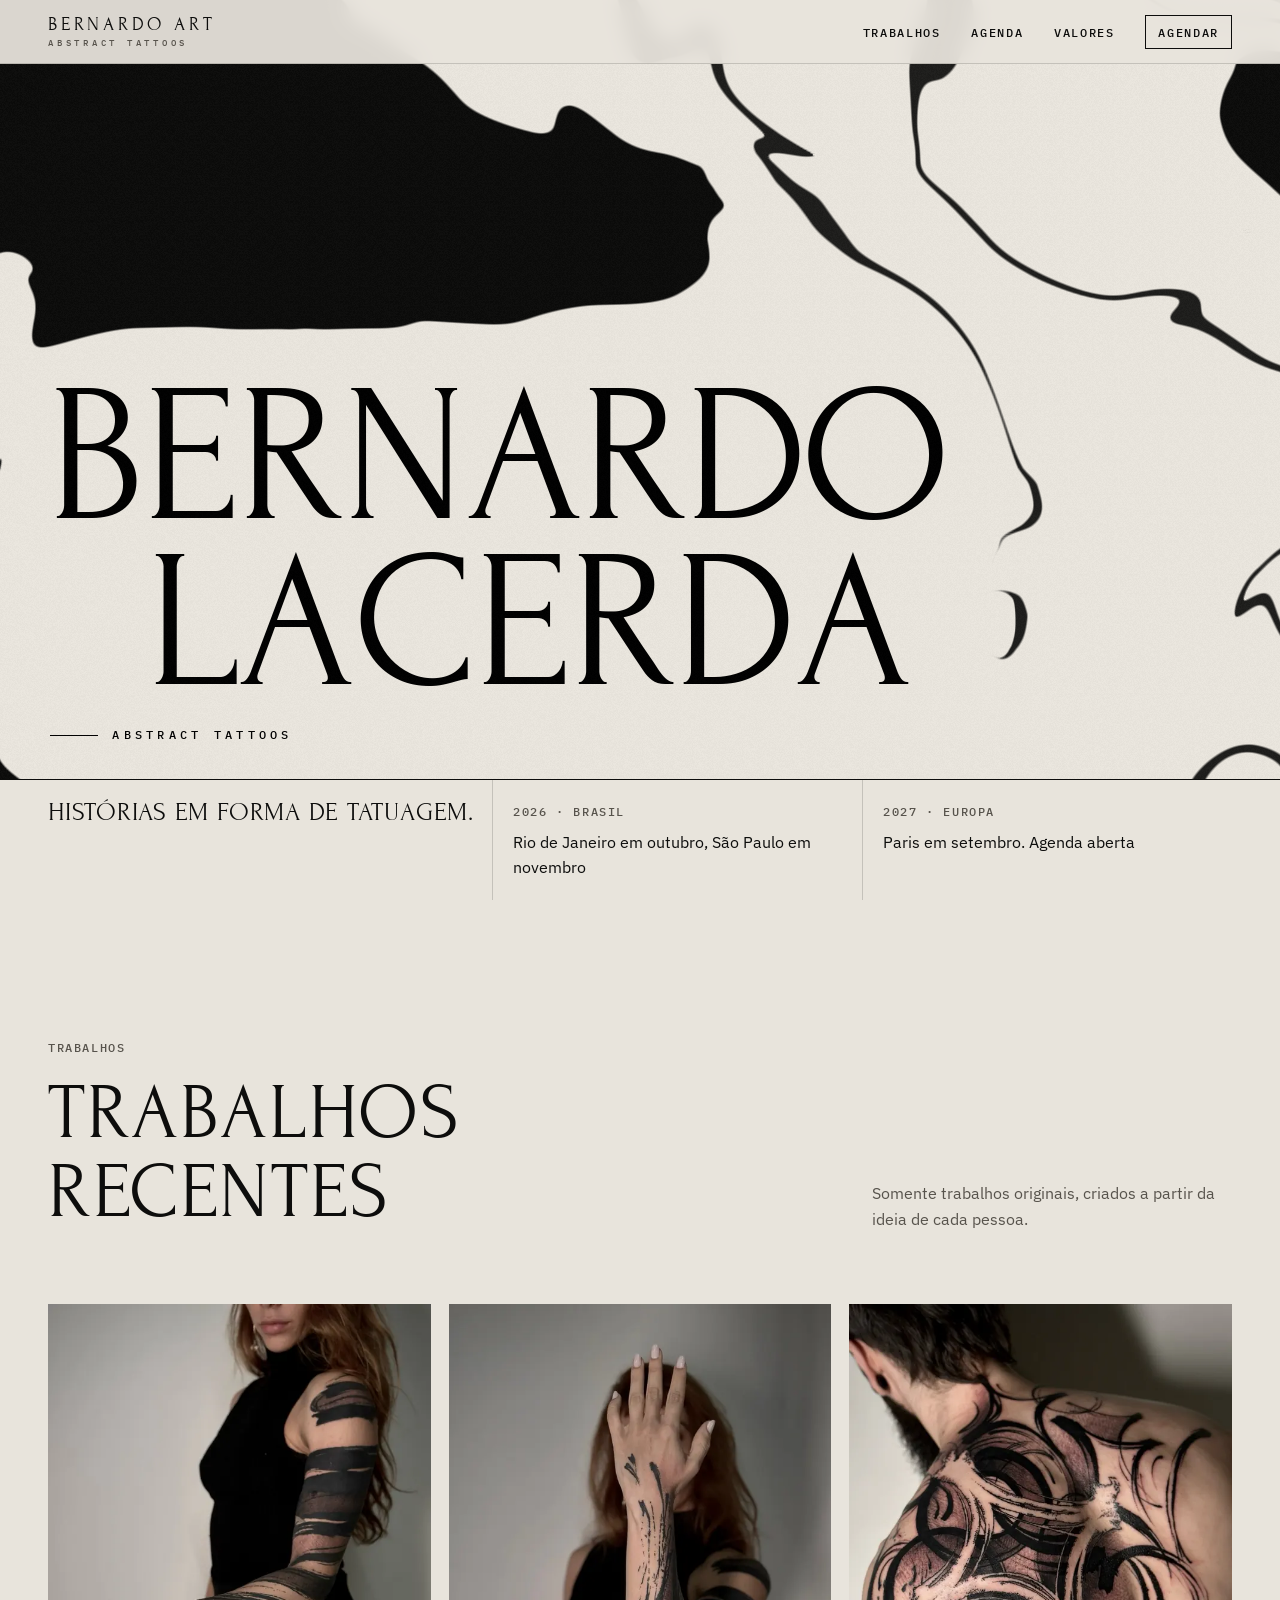
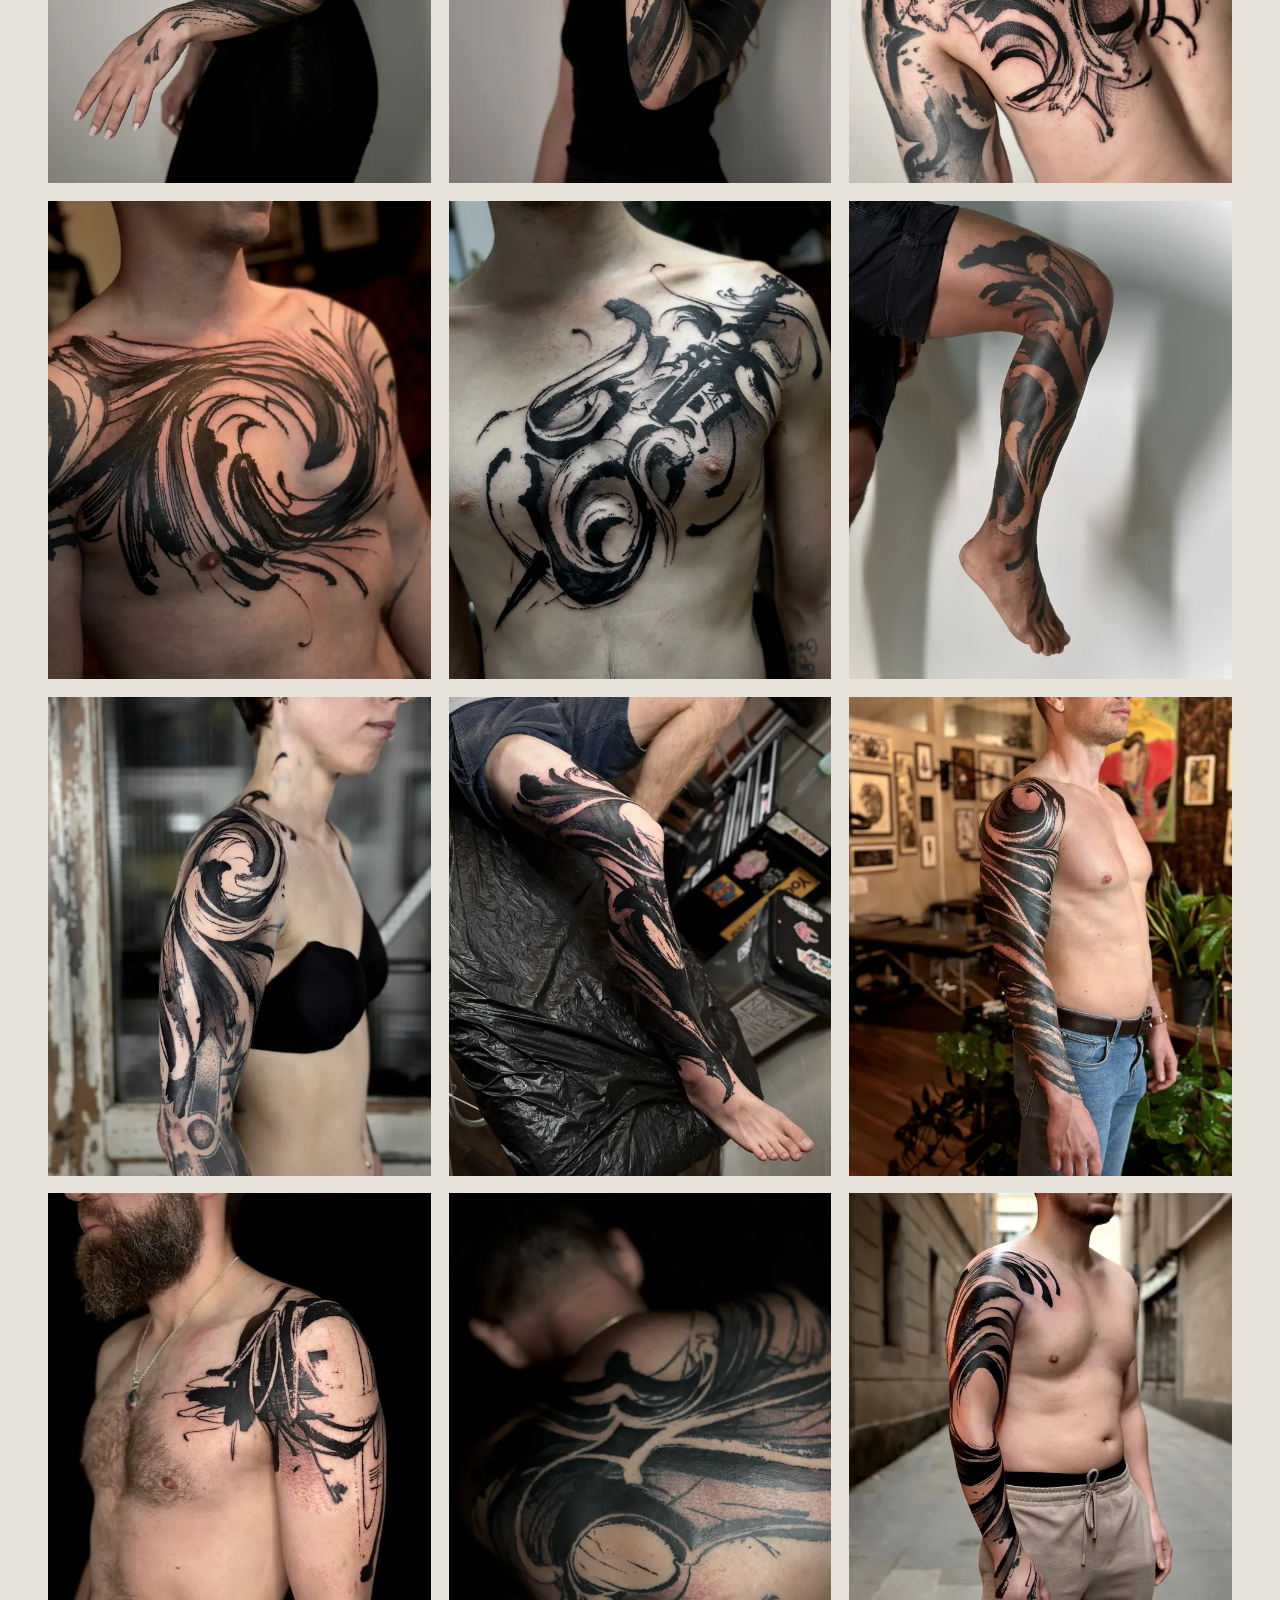
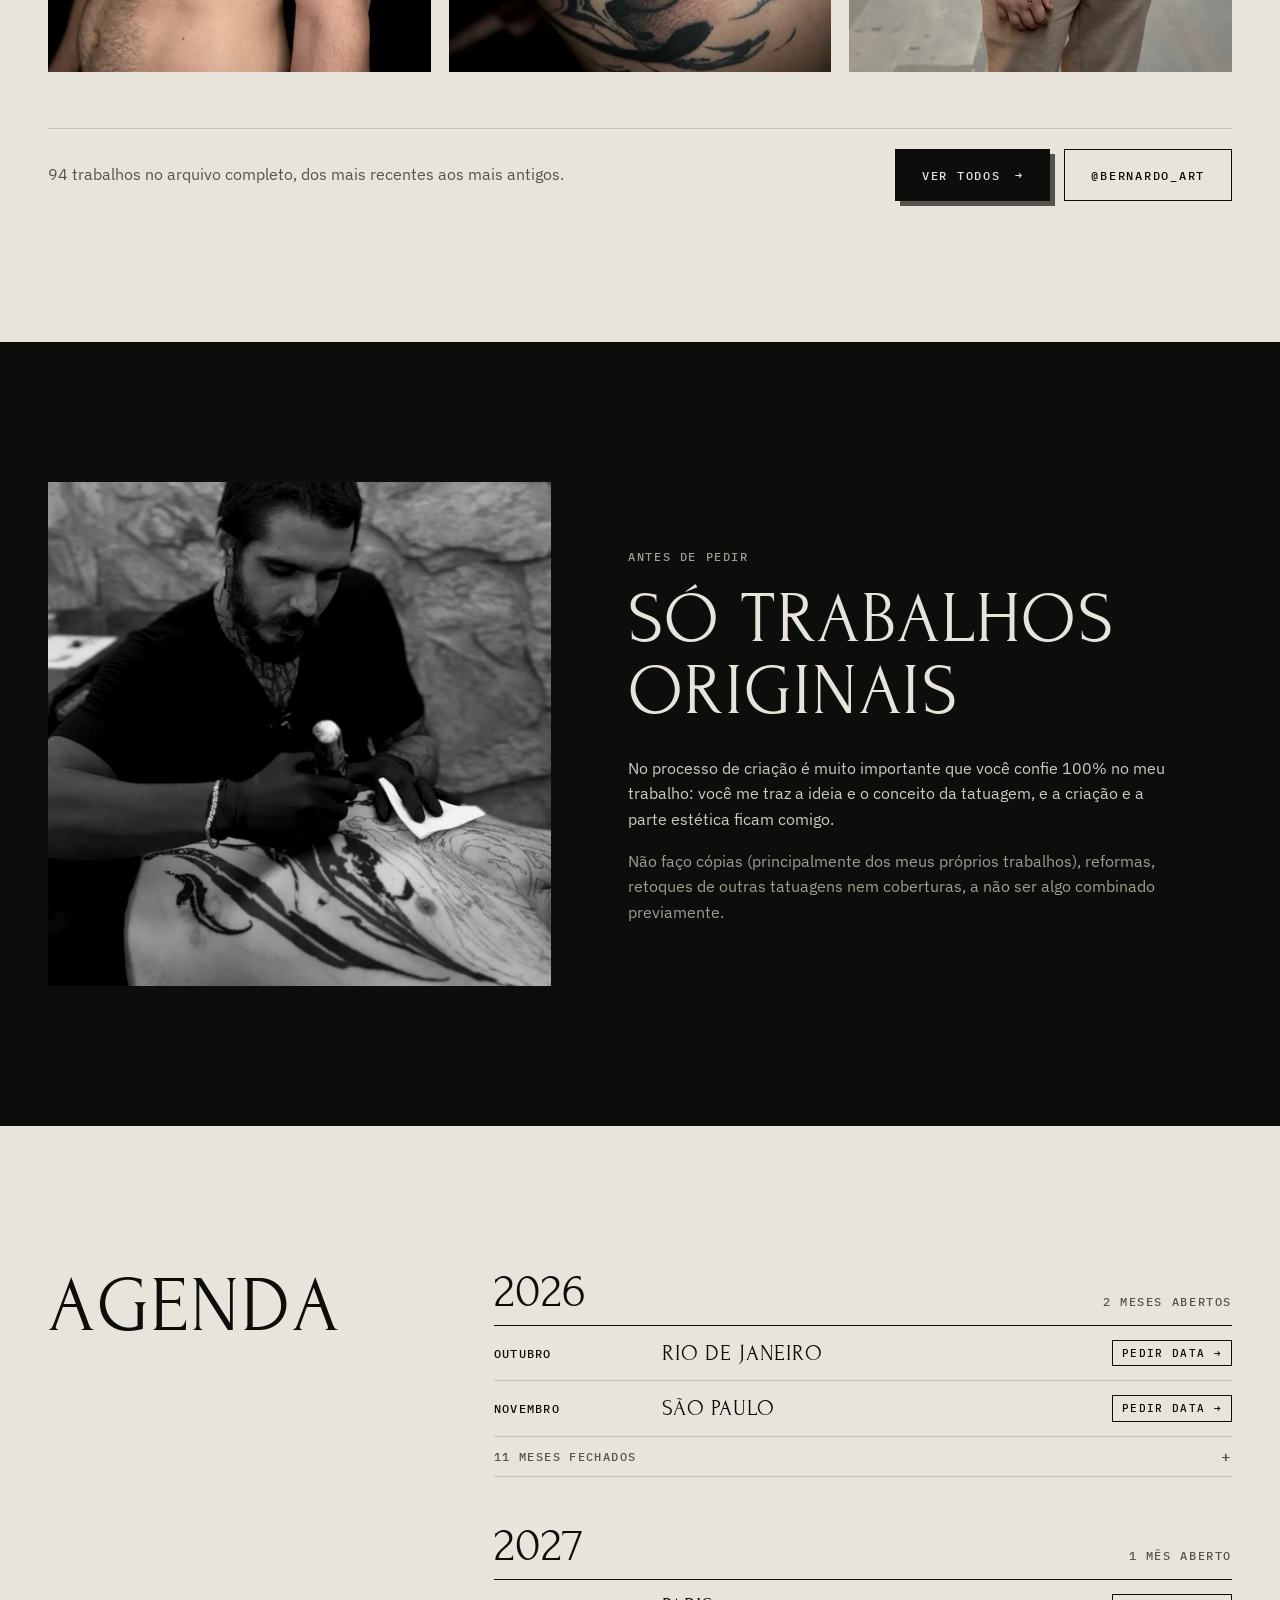
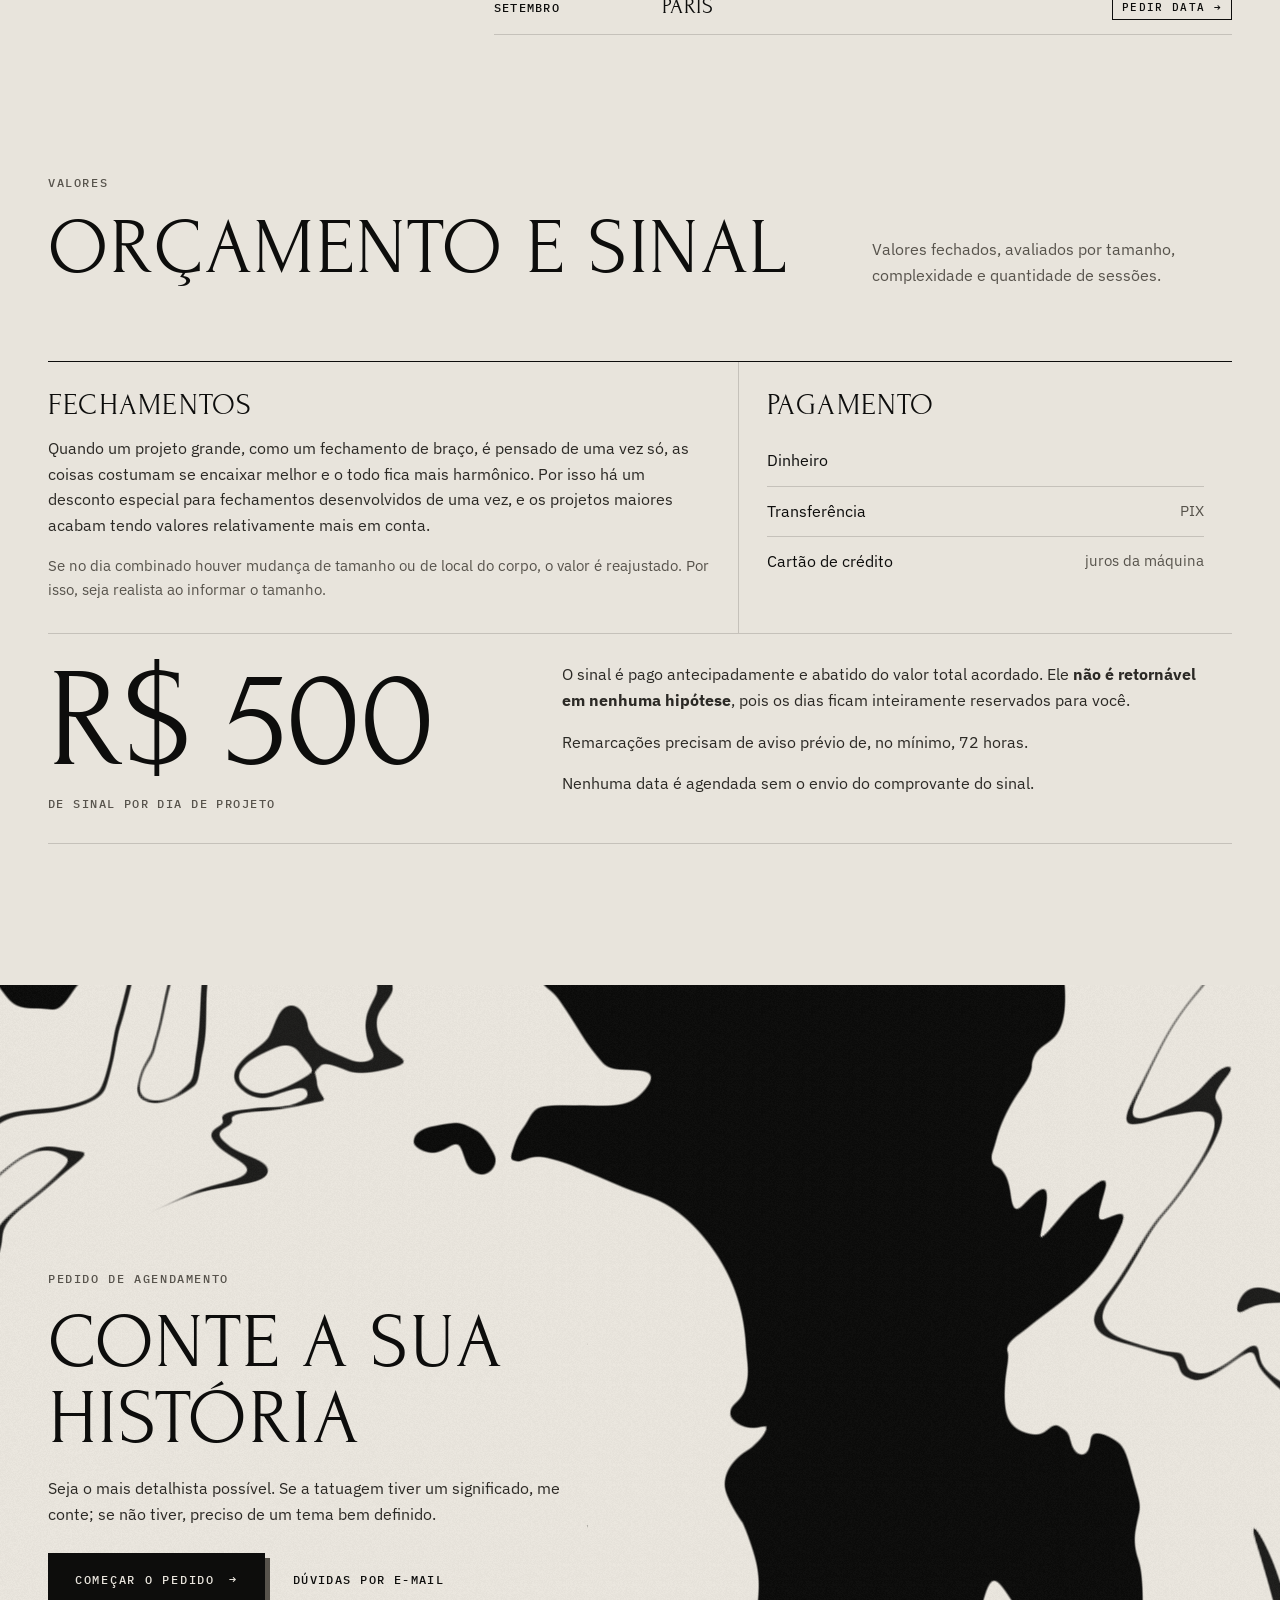
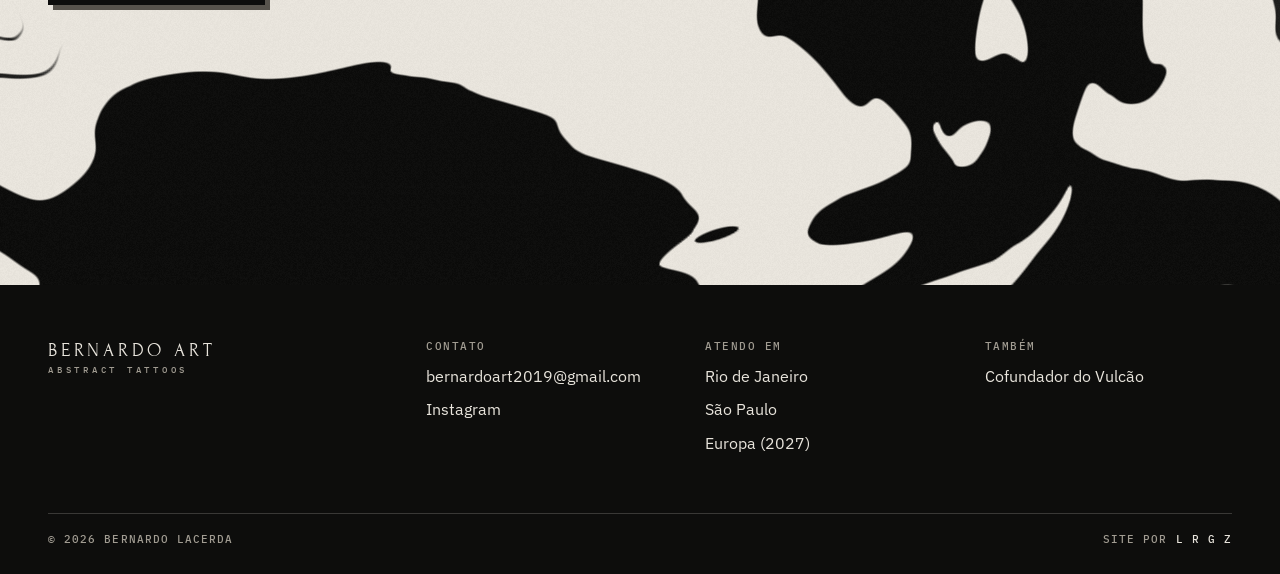
==== index.html @ 4f0fc4f5 "Tinta flui igual à abertura em todas as páginas; favicon redondo com B em tinta - Conte a sua histór" ====
<!doctype html>
<html lang="pt-BR">
<head>
<meta charset="utf-8">
<meta name="viewport" content="width=device-width, initial-scale=1">
<title>Bernardo Lacerda · Abstract Tattoos</title>
<meta name="description" content="Tatuagens abstratas e originais de Bernardo Lacerda. Agenda 2026 no Rio de Janeiro (outubro) e em São Paulo (novembro); 2027 na Europa. Peça seu agendamento pelo site.">
<meta name="robots" content="noindex, nofollow">
<meta name="theme-color" content="#e8e4dc">
<meta property="og:type" content="website">
<meta property="og:title" content="Bernardo Lacerda · Abstract Tattoos">
<meta property="og:description" content="Histórias em forma de tatuagem. Agenda RJ/SP 2026 e Europa 2027.">
<meta property="og:image" content="https://azeugral.github.io/bernardo-art/assets/img/og.jpg">
<link rel="icon" href="favicon.ico" sizes="48x48">
<link rel="icon" href="assets/img/favicon-32.png" type="image/png" sizes="32x32">
<link rel="icon" href="assets/img/favicon-192.png" type="image/png" sizes="192x192">
<link rel="apple-touch-icon" href="assets/img/apple-touch-icon.png">
<link rel="preconnect" href="https://fonts.googleapis.com">
<link rel="preconnect" href="https://fonts.gstatic.com" crossorigin>
<link rel="stylesheet" href="https://fonts.googleapis.com/css2?family=Forum&family=IBM+Plex+Mono:wght@400;500&family=IBM+Plex+Sans:ital,wght@0,400;0,500;0,600;1,400&display=swap">
<link rel="stylesheet" href="assets/css/estilo.css?v=18">
<script>document.documentElement.classList.add("js")</script>
</head>
<body>
<a class="pular" href="#conteudo">Pular para o conteúdo</a>

<header class="topo" data-topo>
  <div class="wrap topo__in">
    <a class="marca" href="./" aria-label="Bernardo Art, início"><b>Bernardo Art</b><small>Abstract tattoos</small></a>
    <button class="menu-btn" type="button" aria-expanded="false" aria-controls="menu" data-menu-btn>Menu</button>
    <nav aria-label="Principal">
      <ul class="menu" id="menu">
        <li><a href="trabalhos.html">Trabalhos</a></li>
        <li><a href="#agenda">Agenda</a></li>
        <li><a href="#valores">Valores</a></li>
        <li><a class="menu__agendar" href="agendar.html">Agendar</a></li>
      </ul>
    </nav>
  </div>
</header>

<main id="conteudo">

  <section class="abertura" data-tinta-area aria-label="Abertura">
    <div class="tinta-fallback" aria-hidden="true"></div>
    <canvas data-tinta data-semente="0" aria-hidden="true"></canvas>

    <div class="wrap abertura__nome">
      <div class="abertura__bloco" data-tinta-livre>
        <h1><span class="h1-linha">Bernardo</span><span class="h1-linha">Lacerda</span></h1>
        <span class="abertura__tag">Abstract tattoos</span>
      </div>
    </div>

    <div class="abertura__rodape">
      <div class="wrap">
        <div class="celula">
          <p class="frase">Histórias em forma de tatuagem.</p>
        </div>
        <a class="celula" href="#agenda">
          <span class="rotulo">2026 · Brasil</span>
          <p><span class="sublinha">Rio de Janeiro em outubro, São Paulo em novembro</span></p>
        </a>
        <a class="celula" href="#agenda">
          <span class="rotulo">2027 · Europa</span>
          <p><span class="sublinha">Paris em setembro. Agenda aberta</span></p>
        </a>
      </div>
    </div>
  </section>

  <section class="secao" id="trabalhos">
    <div class="wrap">
      <div class="cabeca" data-revela>
        <span class="rotulo">Trabalhos</span>
        <h2>Trabalhos recentes</h2>
        <p>Somente trabalhos originais, criados a partir da ideia de cada pessoa.</p>
      </div>
      <div class="obras" data-obras="home"></div>
      <div class="obras-mais">
        <p><span data-obras-total></span> trabalhos no arquivo completo, dos mais recentes aos mais antigos.</p>
        <div class="obras-mais__links">
          <a class="botao" href="trabalhos.html">Ver todos <span class="seta" aria-hidden="true">→</span></a>
          <a class="botao botao--linha" href="https://www.instagram.com/bernardo_art/" target="_blank" rel="noopener">@bernardo_art</a>
        </div>
      </div>
    </div>
  </section>

  <section class="secao secao--escura" id="originais">
    <div class="wrap originais">
      <img class="originais__foto" src="assets/img/bernardo-tatuando.webp" alt="Bernardo Lacerda tatuando" width="1080" height="1080" loading="lazy" decoding="async" data-revela>
      <div class="originais__texto" data-revela>
        <span class="rotulo">Antes de pedir</span>
        <h2>Só trabalhos originais</h2>
        <p>No processo de criação é muito importante que você confie 100% no meu trabalho: você me traz a ideia e o conceito da tatuagem, e a criação e a parte estética ficam comigo.</p>
        <p>Não faço cópias (principalmente dos meus próprios trabalhos), reformas, retoques de outras tatuagens nem coberturas, a não ser algo combinado previamente.</p>
      </div>
    </div>
  </section>

  <section class="secao" id="agenda">
    <div class="wrap agenda-grade">
      <div>
        <h2 data-revela>Agenda</h2>
      </div>
      <div data-agenda>
        <noscript><p>Agenda aberta: outubro de 2026 no Rio de Janeiro, novembro de 2026 em São Paulo e setembro de 2027 em Paris. <a href="agendar.html">Pedir agendamento</a>.</p></noscript>
      </div>
    </div>
  </section>

  <section class="secao" id="valores" style="padding-top:0">
    <div class="wrap">
      <div class="cabeca" data-revela>
        <span class="rotulo">Valores</span>
        <h2>Orçamento e sinal</h2>
        <p>Valores fechados, avaliados por tamanho, complexidade e quantidade de sessões.</p>
      </div>
      <div class="valores" data-revela>
        <div class="valor valor--a">
          <h3>Fechamentos</h3>
          <p>Quando um projeto grande, como um fechamento de braço, é pensado de uma vez só, as coisas costumam se encaixar melhor e o todo fica mais harmônico. Por isso há um desconto especial para fechamentos desenvolvidos de uma vez, e os projetos maiores acabam tendo valores relativamente mais em conta.</p>
          <p style="color:var(--grafite);font-size:.92rem;margin:0">Se no dia combinado houver mudança de tamanho ou de local do corpo, o valor é reajustado. Por isso, seja realista ao informar o tamanho.</p>
        </div>
        <div class="valor valor--b">
          <h3>Pagamento</h3>
          <ul>
            <li><span>Dinheiro</span><span></span></li>
            <li><span>Transferência</span><span>PIX</span></li>
            <li><span>Cartão de crédito</span><span>juros da máquina</span></li>
          </ul>
        </div>
        <div class="valor valor--c">
          <div class="sinal-numero">R$ 500<small>de sinal por dia de projeto</small></div>
          <div>
            <p>O sinal é pago antecipadamente e abatido do valor total acordado. Ele <strong>não é retornável em nenhuma hipótese</strong>, pois os dias ficam inteiramente reservados para você.</p>
            <p>Remarcações precisam de aviso prévio de, no mínimo, 72 horas.</p>
            <p style="margin:0">Nenhuma data é agendada sem o envio do comprovante do sinal.</p>
          </div>
        </div>
      </div>
    </div>
  </section>

  <section class="final" data-tinta-area aria-label="Pedir agendamento">
    <canvas data-tinta data-semente="3.7" aria-hidden="true"></canvas>
    <div class="wrap">
      <div class="final__bloco" data-tinta-livre data-tinta-folga="6">
        <span class="rotulo">Pedido de agendamento</span>
        <h2>Conte a sua história</h2>
        <p>Seja o mais detalhista possível. Se a tatuagem tiver um significado, me conte; se não tiver, preciso de um tema bem definido.</p>
        <div class="final__acoes">
          <a class="botao" href="agendar.html">Começar o pedido <span class="seta" aria-hidden="true">→</span></a>
          <a href="mailto:bernardoart2019@gmail.com"><span class="sublinha">Dúvidas por e-mail</span></a>
        </div>
      </div>
    </div>
  </section>

</main>

<footer class="rodape">
  <div class="wrap">
    <div class="rodape__grade">
      <div>
        <a class="marca" href="./"><b>Bernardo Art</b><small>Abstract tattoos</small></a>
      </div>
      <div>
        <h4>Contato</h4>
        <ul>
          <li><a href="mailto:bernardoart2019@gmail.com">bernardoart2019@gmail.com</a></li>
          <li><a href="https://www.instagram.com/bernardo_art/" target="_blank" rel="noopener">Instagram</a></li>
        </ul>
      </div>
      <div>
        <h4>Atendo em</h4>
        <ul>
          <li>Rio de Janeiro</li>
          <li>São Paulo</li>
          <li>Europa (2027)</li>
        </ul>
      </div>
      <div>
        <h4>Também</h4>
        <ul>
          <li><a href="https://www.instagram.com/_vulcao_/" target="_blank" rel="noopener">Cofundador do Vulcão</a></li>
        </ul>
      </div>
    </div>
    <div class="rodape__base">
      <span>© <span data-ano>2026</span> Bernardo Lacerda</span>
      <span>Site por <a href="https://lrgz.com.br" target="_blank" rel="noopener">L R G Z</a></span>
    </div>
  </div>
</footer>

<dialog class="luz" data-luz aria-label="Foto ampliada">
  <figure class="luz__fig">
    <img src="" alt="">
    <figcaption data-luz-legenda></figcaption>
  </figure>
  <button class="luz__btn luz__fechar" type="button" data-luz-fechar>Fechar</button>
  <button class="luz__btn luz__ant" type="button" data-luz-ant aria-label="Foto anterior">←</button>
  <button class="luz__btn luz__prox" type="button" data-luz-prox aria-label="Próxima foto">→</button>
</dialog>

<script src="assets/js/agenda.js?v=18"></script>
<script src="assets/js/obras.js?v=18"></script>
<script src="assets/js/site.js?v=18"></script>
<script src="assets/js/tinta.js?v=18"></script>
</body>
</html>
---- assets/css/estilo.css ----
/* Bernardo Lacerda · Abstract Tattoos — LRGZ 2026 */

:root {
  --papel: #e8e4dc;
  --papel-2: #dedad1;
  --tinta: #0d0d0c;
  --grafite: #57534c;
  --linha: rgba(13, 13, 12, .16);
  --linha-forte: rgba(13, 13, 12, .55);
  --erro: #8a1f12;

  --f-titulo: "Forum", "Times New Roman", serif;
  --f-texto: "IBM Plex Sans", system-ui, sans-serif;
  --f-mono: "IBM Plex Mono", ui-monospace, monospace;

  --curva: cubic-bezier(.16, .84, .32, 1);
  --rapido: .32s;

  --largura: 1320px;
  --gutter: clamp(16px, 4vw, 48px);
  --topo-h: 64px;
}

*, *::before, *::after { box-sizing: border-box; }
html { -webkit-text-size-adjust: 100%; scroll-padding-top: calc(var(--topo-h) + 12px); }
@media (prefers-reduced-motion: no-preference) { html { scroll-behavior: smooth; } }

body {
  margin: 0;
  background: var(--papel);
  color: var(--tinta);
  font: 400 1rem/1.6 var(--f-texto);
  -webkit-font-smoothing: antialiased;
  text-rendering: optimizeLegibility;
  overflow-x: clip;
}

img, svg, canvas, video { display: block; max-width: 100%; }
[hidden] { display: none !important; }
a { color: inherit; }
button, input, textarea, select { font: inherit; color: inherit; }
::selection { background: var(--tinta); color: var(--papel); }

:focus-visible { outline: 2px solid var(--tinta); outline-offset: 3px; }

.wrap { width: 100%; max-width: var(--largura); margin: 0 auto; padding: 0 var(--gutter); }

.pular {
  position: absolute; left: 12px; top: -60px; z-index: 50;
  background: var(--tinta); color: var(--papel); padding: 10px 14px; text-decoration: none;
}
.pular:focus { top: 12px; }

/* ---------- Tipografia ---------- */

.rotulo {
  font: 500 .72rem/1.3 var(--f-mono);
  letter-spacing: .14em;
  text-transform: uppercase;
  color: var(--grafite);
}

h1, h2, h3 { font-family: var(--f-titulo); font-weight: 400; margin: 0; line-height: 1; }
h2 {
  font-size: clamp(2.3rem, 6.2vw, 5.4rem);
  text-transform: uppercase;
  letter-spacing: .02em;
}
h3 { font-size: clamp(1.45rem, 2.4vw, 1.9rem); text-transform: uppercase; letter-spacing: .04em; }

p { margin: 0 0 1em; }
.texto { max-width: 62ch; color: #2b2925; }
.texto strong { color: var(--tinta); font-weight: 600; }

/* ---------- Topo ---------- */

.topo {
  position: fixed; inset: 0 0 auto 0; z-index: 30;
  height: var(--topo-h);
  border-bottom: 1px solid var(--linha);
}
.topo {
  background: rgba(232, 228, 220, .94);
  border-bottom-color: var(--linha);
  -webkit-backdrop-filter: blur(10px);
  backdrop-filter: blur(10px);
}
.topo__in { height: 100%; display: flex; align-items: center; justify-content: space-between; gap: 24px; }

.marca { text-decoration: none; display: grid; line-height: 1; }
.marca b {
  font: 400 1.18rem/1 var(--f-titulo);
  letter-spacing: .2em;
  text-transform: uppercase;
}
.marca small {
  font: 500 .56rem/1 var(--f-mono);
  letter-spacing: .42em;
  text-transform: uppercase;
  margin-top: 6px;
  color: var(--grafite);
}

.menu { list-style: none; margin: 0; padding: 0; display: flex; align-items: center; gap: clamp(14px, 2.4vw, 34px); }
.menu a {
  font: 500 .74rem/1 var(--f-mono);
  letter-spacing: .14em;
  text-transform: uppercase;
  text-decoration: none;
  padding: 8px 0;
  background: linear-gradient(currentColor, currentColor) 0 100% / 0 1px no-repeat;
  transition: background-size var(--rapido) var(--curva);
}
.menu a:hover, .menu a[aria-current="page"] { background-size: 100% 1px; }
.menu .menu__agendar {
  border: 1px solid var(--tinta);
  padding: 9px 12px 8px;
  background: none;
  transition: background-color var(--rapido) var(--curva), color var(--rapido) var(--curva);
}
.menu .menu__agendar:hover { background: var(--tinta); color: var(--papel); }

@media (max-width: 380px) {
  .marca b { font-size: 1rem; letter-spacing: .14em; }
  .marca small { letter-spacing: .3em; }
}

.menu-btn {
  display: none;
  background: none; border: 0; padding: 10px 0; cursor: pointer;
  font: 500 .74rem/1 var(--f-mono); letter-spacing: .14em; text-transform: uppercase;
}

@media (max-width: 820px) {
  .menu-btn { display: block; }
  .topo nav {
    position: fixed; inset: var(--topo-h) 0 auto 0;
    background: var(--papel);
    border-bottom: 1px solid var(--linha);
    clip-path: inset(0 0 100% 0);
    transition: clip-path .45s var(--curva);
  }
  .topo.aberto nav { clip-path: inset(0 0 0 0); }
  .topo.aberto { background: var(--papel); border-bottom-color: var(--linha); }
  .menu { flex-direction: column; align-items: stretch; gap: 0; padding: 8px var(--gutter) 20px; }
  .menu li { border-top: 1px solid var(--linha); }
  .menu li:first-child { border-top: 0; }
  .menu a { display: block; padding: 18px 0; font-size: .82rem; background: none; }
  .menu .menu__agendar { border: 0; padding: 18px 0; }
}

/* ---------- Botões ---------- */

.botao {
  --sombra: 5px;
  position: relative;
  display: inline-flex; align-items: center; justify-content: center; gap: 14px;
  min-height: 52px;
  padding: 0 26px;
  border: 1px solid var(--tinta);
  border-radius: 0;
  background: var(--tinta);
  color: var(--papel);
  font: 500 .78rem/1 var(--f-mono);
  letter-spacing: .14em;
  text-transform: uppercase;
  text-decoration: none;
  cursor: pointer;
  box-shadow: var(--sombra) var(--sombra) 0 0 var(--grafite);
  transition: transform var(--rapido) var(--curva), box-shadow var(--rapido) var(--curva), background-color var(--rapido) var(--curva), color var(--rapido) var(--curva);
}
.botao:hover { transform: translate(-2px, -2px); box-shadow: calc(var(--sombra) + 2px) calc(var(--sombra) + 2px) 0 0 var(--grafite); }
.botao:active { transform: translate(var(--sombra), var(--sombra)); box-shadow: 0 0 0 0 var(--grafite); transition-duration: .12s; }
.botao .seta { display: inline-block; transition: transform var(--rapido) var(--curva); }
.botao:hover .seta { transform: translateX(4px); }

.botao--claro { background: var(--papel); color: var(--tinta); }
.botao--linha { background: transparent; color: var(--tinta); box-shadow: none; }
.botao--linha:hover { box-shadow: none; transform: none; background: var(--tinta); color: var(--papel); }
.botao--linha:active { transform: translate(1px, 1px); }
.botao[disabled] { opacity: .5; cursor: wait; transform: none; }

/* ---------- Abertura ---------- */

.abertura {
  position: relative;
  min-height: 100svh;
  display: grid;
  grid-template-rows: 1fr auto;
  isolation: isolate;
  overflow: hidden;
}
.abertura canvas {
  position: absolute; inset: 0; width: 100%; height: 100%; z-index: -1;
  opacity: 0; transition: opacity 1.4s var(--curva);
}
.abertura canvas.pronto { opacity: 1; }
.abertura canvas.sem-gl, .abertura .tinta-fallback { opacity: 1; }
.tinta-fallback {
  position: absolute; inset: 0; z-index: -2;
  background: var(--papel) url("../img/marmore.svg") center / cover no-repeat;
}

.abertura__nome {
  align-self: end;
  padding-top: calc(var(--topo-h) + 40px);
  padding-bottom: clamp(20px, 3vw, 36px);
}
.abertura h1 {
  font-size: clamp(3.1rem, 15.4vw, 13.5rem);
  line-height: .84;
  letter-spacing: -.005em;
  text-transform: uppercase;
}
.abertura__bloco { display: inline-block; color: var(--papel); mix-blend-mode: difference; }
.abertura h1 .h1-linha { display: block; }
.abertura h1 .h1-linha + .h1-linha { padding-left: .5em; }
.abertura__tag {
  display: flex; align-items: center; gap: 14px;
  margin-top: 22px; padding-left: .2em;
  font: 500 .74rem/1 var(--f-mono); letter-spacing: .36em; text-transform: uppercase;
}
.abertura__tag::before { content: ""; width: 48px; height: 1px; background: currentColor; }

.abertura__rodape {
  background: var(--papel);
  border-top: 1px solid var(--tinta);
}
.abertura__rodape .wrap {
  display: grid;
  grid-template-columns: 1.2fr 1fr 1fr;
  gap: 0;
}
.abertura__rodape .celula {
  padding: 18px 0 20px;
  border-left: 1px solid var(--linha);
  padding-left: 20px;
}
.abertura__rodape .celula:first-child { border-left: 0; padding-left: 0; }
.abertura__rodape p { margin: 6px 0 0; font-size: .98rem; }
.abertura__rodape .frase { font: 400 clamp(1.25rem, 2vw, 1.6rem)/1.15 var(--f-titulo); text-transform: uppercase; letter-spacing: .03em; margin: 0; }
.abertura__rodape a { text-decoration: none; }
.abertura__rodape a:hover .sublinha { background-size: 100% 1px; }
.sublinha { background: linear-gradient(currentColor, currentColor) 0 100% / 0 1px no-repeat; transition: background-size var(--rapido) var(--curva); }

@media (max-width: 760px) {
  .abertura__rodape .wrap { grid-template-columns: 1fr 1fr; }
  .abertura__rodape .celula:first-child { grid-column: 1 / -1; border-bottom: 1px solid var(--linha); }
  .abertura__rodape .celula:nth-child(2) { border-left: 0; padding-left: 0; }
}

/* ---------- Seções ---------- */

.secao { padding: clamp(84px, 11vw, 160px) 0; }
.secao--escura { background: var(--tinta); color: var(--papel); }
.secao--escura .rotulo { color: #a19c92; }
.secao--escura .texto { color: #cfcac0; }
.secao--escura .texto strong { color: var(--papel); }

.cabeca {
  display: grid;
  grid-template-columns: minmax(0, 1fr) minmax(0, 36ch);
  align-items: end;
  gap: 24px 48px;
  margin-bottom: clamp(40px, 6vw, 72px);
}
.cabeca .rotulo { grid-column: 1 / -1; margin-bottom: -6px; }
.cabeca p { margin: 0; color: var(--grafite); }
.secao--escura .cabeca p { color: #a19c92; }
@media (max-width: 760px) { .cabeca { grid-template-columns: 1fr; } }

/* ---------- Trabalhos ---------- */

.obras {
  display: grid;
  grid-template-columns: repeat(3, minmax(0, 1fr));
  gap: clamp(10px, 1.4vw, 20px);
  align-items: start;
}
.obra { position: relative; margin: 0; overflow: hidden; background: var(--papel-2); }
.obra img { width: 100%; height: auto; aspect-ratio: 4 / 5; object-fit: cover; transition: transform .9s var(--curva); }
.obra:hover img { transform: scale(1.03); }
.obra--vaga { aspect-ratio: 4 / 5; display: grid; place-items: center; border: 1px dashed var(--linha-forte); }
.obra--vaga span { font: 500 .66rem/1.2 var(--f-mono); letter-spacing: .14em; text-transform: uppercase; color: var(--grafite); }
.obra__abrir { all: unset; display: block; width: 100%; cursor: zoom-in; }
.obra__abrir:focus-visible { outline: 2px solid var(--tinta); outline-offset: 3px; }
.obras-mais__links { display: flex; flex-wrap: wrap; gap: 14px; }
.obras--todas { grid-template-columns: repeat(4, minmax(0, 1fr)); }
@media (max-width: 1000px) { .obras--todas { grid-template-columns: repeat(3, minmax(0, 1fr)); } }
@media (max-width: 640px) { .obras, .obras--todas { grid-template-columns: repeat(2, minmax(0, 1fr)); gap: 8px; } }
.pagina-topo { padding: calc(var(--topo-h) + clamp(48px, 7vw, 96px)) 0 clamp(36px, 5vw, 56px); }
.pagina-topo__grade { display: grid; grid-template-columns: minmax(0, 1fr) minmax(0, 280px); gap: 32px; align-items: end; }
.pagina-topo h1 { font-size: clamp(2.8rem, 9vw, 8rem); text-transform: uppercase; line-height: .9; }
.pagina-topo p { color: var(--grafite); max-width: 52ch; margin: 18px 0 0; }
.pagina-topo img { width: 100%; height: auto; aspect-ratio: 1; object-fit: cover; filter: grayscale(1) contrast(1.05); }
@media (max-width: 700px) { .pagina-topo__grade { grid-template-columns: 1fr; } .pagina-topo img { max-width: 220px; } }

.luz {
  width: 100vw; height: 100dvh; max-width: none; max-height: none; margin: 0; padding: 0; border: 0;
  background: rgba(13, 13, 12, .96); color: var(--papel);
}
.luz::backdrop { background: rgba(13, 13, 12, .6); }
.luz[open] { display: grid; place-items: center; }
@media (prefers-reduced-motion: no-preference) { .luz[open] { animation: entra .4s var(--curva) both; } }
.luz__fig { margin: 0; display: grid; justify-items: center; gap: 12px; }
.luz__fig img { max-width: min(92vw, 1100px); max-height: calc(100dvh - 120px); width: auto; height: auto; object-fit: contain; }
.luz__fig figcaption { font: 500 .7rem/1 var(--f-mono); letter-spacing: .14em; text-transform: uppercase; color: #a19c92; }
.luz__btn {
  position: absolute; background: none; border: 1px solid rgba(232,228,220,.4); color: var(--papel); border-radius: 0;
  font: 500 .74rem/1 var(--f-mono); letter-spacing: .14em; text-transform: uppercase; cursor: pointer;
  padding: 12px 14px; transition: background-color var(--rapido) var(--curva), color var(--rapido) var(--curva);
}
.luz__btn:hover { background: var(--papel); color: var(--tinta); }
.luz__fechar { top: 16px; right: 16px; }
.luz__ant, .luz__prox { top: 50%; transform: translateY(-50%); font-size: 1rem; padding: 14px 16px; }
.luz__ant { left: 16px; }
.luz__prox { right: 16px; }
@media (max-width: 640px) { .luz__ant, .luz__prox { top: auto; bottom: 16px; transform: none; } }

.obras-mais { margin-top: clamp(36px, 5vw, 56px); display: flex; justify-content: space-between; align-items: center; gap: 20px; flex-wrap: wrap; border-top: 1px solid var(--linha); padding-top: 20px; }
.obras-mais p { margin: 0; color: var(--grafite); }

/* ---------- Originais ---------- */

.originais {
  display: grid;
  grid-template-columns: minmax(0, 5fr) minmax(0, 6fr);
  gap: clamp(32px, 6vw, 96px);
  align-items: center;
}
.originais__foto { width: 100%; height: auto; aspect-ratio: 1; object-fit: cover; filter: grayscale(1) contrast(1.05); }
.originais__texto h2 { font-size: clamp(2.4rem, 5.6vw, 4.8rem); margin: 16px 0 28px; }
.originais__texto p { color: #cfcac0; max-width: 54ch; }
.originais__texto p:last-child { margin: 0; color: #a19c92; }
@media (max-width: 860px) { .originais { grid-template-columns: 1fr; } .originais__foto { max-width: 480px; } }

/* ---------- Agenda ---------- */

.agenda-grade {
  display: grid;
  grid-template-columns: minmax(0, 4fr) minmax(0, 8fr);
  gap: clamp(32px, 6vw, 96px);
}
.agenda-grade h2 { position: sticky; top: calc(var(--topo-h) + 24px); }
.agenda-ano { margin-bottom: 44px; }
.agenda-ano:last-child { margin-bottom: 0; }
.agenda-ano__titulo {
  display: flex; justify-content: space-between; align-items: baseline;
  border-bottom: 1px solid var(--tinta);
  padding-bottom: 10px;
}
.agenda-ano__titulo b { font: 400 clamp(2rem, 4vw, 3rem)/1 var(--f-titulo); }
.agenda-lista { list-style: none; margin: 0; padding: 0; }
.agenda-lista li { border-bottom: 1px solid var(--linha); }
.agenda-linha {
  display: grid;
  grid-template-columns: 9.5em 1fr auto;
  gap: 16px;
  align-items: center;
  padding: 14px 0;
  text-decoration: none;
  font-size: 1rem;
}
.agenda-linha .mes { font: 500 .78rem/1.2 var(--f-mono); letter-spacing: .1em; text-transform: uppercase; }
.agenda-linha .estado { font: 500 .7rem/1 var(--f-mono); letter-spacing: .12em; text-transform: uppercase; }
.agenda-linha.fechada { color: rgba(13,13,12,.42); }
.agenda-linha.fechada .local { text-decoration: line-through; text-decoration-thickness: 1px; }
a.agenda-linha { position: relative; isolation: isolate; }
a.agenda-linha::before {
  content: ""; position: absolute; inset: 0 calc(-1 * clamp(8px, 1.2vw, 16px)); z-index: -1;
  background: var(--tinta);
  transform: scaleY(0); transform-origin: 50% 100%;
  transition: transform var(--rapido) var(--curva);
}
a.agenda-linha:hover, a.agenda-linha:focus-visible { color: var(--papel); }
a.agenda-linha:hover::before, a.agenda-linha:focus-visible::before { transform: scaleY(1); }
a.agenda-linha .local { font: 400 1.35rem/1.1 var(--f-titulo); text-transform: uppercase; letter-spacing: .04em; }
a.agenda-linha .estado { border: 1px solid currentColor; padding: 7px 9px 6px; }
.agenda-fechadas summary {
  list-style: none; cursor: pointer;
  padding: 14px 0; border-bottom: 1px solid var(--linha);
  font: 500 .72rem/1 var(--f-mono); letter-spacing: .12em; text-transform: uppercase; color: var(--grafite);
  display: flex; justify-content: space-between;
}
.agenda-fechadas summary::-webkit-details-marker { display: none; }
.agenda-fechadas summary::after { content: "+"; font-size: 1rem; line-height: .7; }
.agenda-fechadas[open] summary::after { content: "−"; }
@media (max-width: 860px) {
  .agenda-grade { grid-template-columns: 1fr; }
  .agenda-grade h2 { position: static; }
}
@media (max-width: 480px) {
  .agenda-linha { grid-template-columns: 1fr auto; gap: 4px 12px; }
  .agenda-linha .mes { grid-column: 1; }
  .agenda-linha .local { grid-column: 1; grid-row: 2; }
  .agenda-linha .estado { grid-column: 2; grid-row: 1 / span 2; }
}

/* ---------- Valores ---------- */

.valores {
  display: grid;
  grid-template-columns: repeat(12, 1fr);
  gap: 0;
  border-top: 1px solid var(--tinta);
}
.valor { padding: 28px 28px 32px 0; border-bottom: 1px solid var(--linha); }
.valor--a { grid-column: span 7; border-right: 1px solid var(--linha); }
.valor--b { grid-column: span 5; padding-left: 28px; }
.valor--c { grid-column: 1 / -1; display: grid; grid-template-columns: minmax(0, 5fr) minmax(0, 7fr); gap: 28px 56px; align-items: start; }
.valor h3 { margin-bottom: 16px; }
.valor p { color: #2b2925; }
.valor ul { list-style: none; padding: 0; margin: 0; }
.valor li { padding: 12px 0; border-top: 1px solid var(--linha); display: flex; justify-content: space-between; gap: 16px; }
.valor li:first-child { border-top: 0; }
.valor li span:last-child { color: var(--grafite); font-size: .92rem; text-align: right; }
.sinal-numero { font: 400 clamp(4rem, 11vw, 9rem)/.85 var(--f-titulo); letter-spacing: -.01em; }
.sinal-numero small { display: block; font: 500 .74rem/1.3 var(--f-mono); letter-spacing: .12em; text-transform: uppercase; margin-top: 14px; color: var(--grafite); }
@media (max-width: 860px) {
  .valor--a, .valor--b, .valor--c { grid-column: 1 / -1; border-right: 0; padding-left: 0; padding-right: 0; }
  .valor--c { grid-template-columns: 1fr; }
}

/* ---------- Fechamento ---------- */

.final { position: relative; overflow: hidden; isolation: isolate; min-height: 100svh; display: grid; align-items: center; padding: clamp(96px, 12vw, 160px) 0; }
.final canvas { position: absolute; inset: 0; width: 100%; height: 100%; z-index: -1; opacity: 0; transition: opacity 1.4s var(--curva); }
.final canvas.pronto { opacity: 1; }
.final__bloco { display: inline-block; max-width: 620px; }
.final__bloco h2 { font-size: clamp(2.4rem, 6vw, 4.8rem); margin: 14px 0 18px; }
.final__bloco p { color: #2b2925; max-width: 52ch; }
.final__caixa {
  background: var(--papel);
  border: 1px solid var(--tinta);
  padding: clamp(24px, 4vw, 48px);
  max-width: 640px;
  box-shadow: 10px 10px 0 0 var(--tinta);
}
.final__caixa h2 { font-size: clamp(2.2rem, 5.4vw, 4.2rem); margin: 14px 0 18px; }
.final__caixa p { color: #2b2925; }
.final__acoes { display: flex; flex-wrap: wrap; gap: 18px 28px; align-items: center; margin-top: 26px; }
.final__acoes a:not(.botao) { font: 500 .74rem/1 var(--f-mono); letter-spacing: .12em; text-transform: uppercase; text-decoration: none; }
.final__acoes a:not(.botao):hover .sublinha { background-size: 100% 1px; }

/* ---------- Rodapé ---------- */

.rodape { background: var(--tinta); color: var(--papel); padding: 56px 0 28px; }
.rodape__grade { display: grid; grid-template-columns: 1.4fr 1fr 1fr 1fr; gap: 32px; }
.rodape__grade > * { min-width: 0; }
.rodape a[href^="mailto"] { overflow-wrap: anywhere; }
.rodape .marca small { color: #a19c92; }
.rodape h4 { margin: 0 0 12px; font: 500 .66rem/1 var(--f-mono); letter-spacing: .14em; text-transform: uppercase; color: #a19c92; }
.rodape ul { list-style: none; margin: 0; padding: 0; }
.rodape li { margin: 0 0 8px; }
.rodape a { text-decoration: none; }
.rodape a:hover { text-decoration: underline; text-underline-offset: 3px; }
.rodape__base {
  margin-top: 48px; padding-top: 18px; border-top: 1px solid rgba(232,228,220,.2);
  display: flex; justify-content: space-between; gap: 16px; flex-wrap: wrap;
  font: 500 .66rem/1.4 var(--f-mono); letter-spacing: .1em; text-transform: uppercase; color: #a19c92;
}
.rodape__base a { color: var(--papel); }
@media (max-width: 760px) { .rodape__grade { grid-template-columns: 1fr 1fr; } .rodape__grade > :first-child, .rodape__grade > :nth-child(2) { grid-column: 1 / -1; } }

/* ---------- Revelar ---------- */

@media (prefers-reduced-motion: no-preference) {
  .js [data-revela] { opacity: 0; transform: translateY(18px); transition: opacity .9s var(--curva), transform .9s var(--curva); }
  .js [data-revela].visto { opacity: 1; transform: none; }
}

/* =========================================================
   Agendar
   ========================================================= */

.pagina-agendar { padding-top: var(--topo-h); }

.agendar {
  display: grid;
  grid-template-columns: minmax(0, 4fr) minmax(0, 8fr);
  min-height: calc(100svh - var(--topo-h));
}
.agendar__lado { position: relative; background: var(--papel); border-right: 1px solid var(--linha); }
.agendar__lado-in {
  position: sticky; top: var(--topo-h);
  overflow: hidden; isolation: isolate;
  padding: clamp(28px, 4vw, 56px) var(--gutter);
  height: calc(100svh - var(--topo-h));
  display: flex; flex-direction: column; justify-content: space-between; gap: 40px;
}
.agendar__lado canvas { position: absolute; inset: 0; width: 100%; height: 100%; z-index: -1; opacity: 0; transition: opacity 1.4s var(--curva); }
.agendar__lado canvas.pronto { opacity: 1; }
.agendar__titulo { align-self: flex-start; }
.agendar__titulo .rotulo { display: block; margin-bottom: 14px; }
.agendar__lado h1 { font-size: clamp(2.6rem, 5vw, 4.6rem); text-transform: uppercase; line-height: .9; }

.passos { list-style: none; margin: 0; padding: 0; border-top: 1px solid var(--linha-forte); }
.passos li {
  display: grid; grid-template-columns: 2.4em 1fr; align-items: center;
  padding: 12px 0; border-bottom: 1px solid var(--linha);
  font: 500 .74rem/1.2 var(--f-mono); letter-spacing: .12em; text-transform: uppercase;
  color: rgba(13,13,12,.4);
  transition: color var(--rapido) var(--curva);
}
.passos li[aria-current="step"] { color: var(--tinta); }
.passos li.feito { color: var(--grafite); }
.passos li.feito .n::after { content: " ✓"; }
.passos button { all: unset; cursor: pointer; }
.passos button:focus-visible { outline: 2px solid var(--tinta); outline-offset: 3px; }

.agendar__form { padding: clamp(28px, 5vw, 72px) var(--gutter) 96px; max-width: 860px; }

.progresso { height: 3px; background: var(--linha); margin-bottom: clamp(32px, 5vw, 56px); position: relative; overflow: hidden; }
.progresso i { position: absolute; inset: 0; background: var(--tinta); transform-origin: 0 50%; transform: scaleX(.2); transition: transform .6s var(--curva); }

.etapa-form { border: 0; margin: 0; padding: 0; min-width: 0; }
.etapa-form[hidden] { display: none; }
.etapa-form > legend { padding: 0; margin-bottom: 10px; }
.etapa-form h2 { font-size: clamp(2.1rem, 4.6vw, 3.6rem); margin-bottom: 14px; }
.etapa-form .intro { color: var(--grafite); max-width: 60ch; margin-bottom: 36px; }
@media (prefers-reduced-motion: no-preference) {
  .etapa-form.entra { animation: entra .55s var(--curva) both; }
  @keyframes entra { from { opacity: 0; transform: translateY(14px); } }
}

.campos { display: grid; grid-template-columns: 1fr 1fr; gap: 28px 24px; align-items: start; }
.campo { display: grid; gap: 8px; min-width: 0; }
.campo--cheio { grid-column: 1 / -1; }
@media (max-width: 640px) { .campos { grid-template-columns: 1fr; } }

.campo > label, .campo > .campo__titulo, fieldset.campo > legend {
  font: 500 .74rem/1.3 var(--f-mono); letter-spacing: .12em; text-transform: uppercase;
  padding: 0;
}
fieldset.campo { border: 0; margin: 0; padding: 0; min-width: 0; }
fieldset.campo > legend { margin-bottom: 8px; }
.campo .opc { color: var(--grafite); letter-spacing: .06em; text-transform: none; font-weight: 400; }
.campo .ajuda { font-size: .9rem; color: var(--grafite); margin: 0; max-width: 62ch; }

.campo input[type="text"], .campo input[type="email"], .campo input[type="tel"], .campo input[type="number"], .campo textarea, .campo select {
  width: 100%;
  border: 0;
  border-bottom: 1px solid var(--linha-forte);
  border-radius: 0;
  background: transparent;
  padding: 10px 0 11px;
  font-size: 1.1rem;
  transition: border-color var(--rapido) var(--curva), background-color var(--rapido) var(--curva);
  -webkit-appearance: none; appearance: none;
}
.campo textarea {
  border: 1px solid var(--linha-forte);
  padding: 14px 16px;
  min-height: 190px;
  resize: vertical;
  line-height: 1.55;
  font-size: 1.02rem;
}
.campo input:focus, .campo textarea:focus, .campo select:focus { outline: none; border-color: var(--tinta); background: rgba(255,255,255,.28); }
.campo input::placeholder, .campo textarea::placeholder { color: rgba(13,13,12,.38); }
.campo.erro input, .campo.erro textarea { border-color: var(--erro); }
.campo .msg-erro { color: var(--erro); font-size: .86rem; margin: 0; display: none; }
.campo.erro .msg-erro { display: block; }
.contador { justify-self: end; font: 500 .66rem/1 var(--f-mono); letter-spacing: .1em; color: var(--grafite); margin-top: -2px; }

/* opções em bloco (cartões retos) */
.escolhas { display: grid; gap: 10px; grid-template-columns: repeat(auto-fill, minmax(180px, 1fr)); }
.escolhas--2 { grid-template-columns: 1fr 1fr; }
@media (max-width: 520px) { .escolhas--2 { grid-template-columns: 1fr; } }
.escolha { position: relative; display: block; cursor: pointer; }
.escolha input { position: absolute; opacity: 0; inset: 0; margin: 0; cursor: pointer; }
.escolha > span {
  display: grid; gap: 6px;
  height: 100%;
  border: 1px solid var(--linha-forte);
  padding: 16px 16px 15px;
  transition: background-color var(--rapido) var(--curva), color var(--rapido) var(--curva), border-color var(--rapido) var(--curva), box-shadow var(--rapido) var(--curva), transform var(--rapido) var(--curva);
}
.escolha b { font: 400 1.3rem/1.05 var(--f-titulo); text-transform: uppercase; letter-spacing: .04em; }
.escolha small { font: 500 .68rem/1.3 var(--f-mono); letter-spacing: .1em; text-transform: uppercase; color: var(--grafite); }
.escolha em { font-style: normal; font-size: .9rem; color: var(--grafite); }
.escolha:hover > span { border-color: var(--tinta); }
.escolha input:checked + span { background: var(--tinta); color: var(--papel); border-color: var(--tinta); box-shadow: 5px 5px 0 0 var(--grafite); transform: translate(-2px, -2px); }
.escolha input:checked + span small, .escolha input:checked + span em { color: #bdb8ae; }
.escolha input:focus-visible + span { outline: 2px solid var(--tinta); outline-offset: 3px; }

/* fichas pequenas (local do corpo, dias) */
.fichas { display: flex; flex-wrap: wrap; gap: 8px; }
.ficha { position: relative; cursor: pointer; }
.ficha input { position: absolute; opacity: 0; inset: 0; margin: 0; cursor: pointer; }
.ficha span {
  display: inline-block;
  border: 1px solid var(--linha-forte);
  padding: 9px 12px 8px;
  font: 500 .72rem/1 var(--f-mono); letter-spacing: .08em; text-transform: uppercase;
  transition: background-color var(--rapido) var(--curva), color var(--rapido) var(--curva), border-color var(--rapido) var(--curva);
}
.ficha:hover span { border-color: var(--tinta); }
.ficha input:checked + span { background: var(--tinta); color: var(--papel); border-color: var(--tinta); }
.ficha input:focus-visible + span { outline: 2px solid var(--tinta); outline-offset: 2px; }

/* régua de tamanho */
.regua { margin-top: 6px; }
.regua__trilho { position: relative; height: 34px; border-bottom: 1px solid var(--tinta); }
.regua__trilho i { position: absolute; bottom: 0; width: 1px; height: 8px; background: var(--tinta); }
.regua__trilho i.palmo { height: 18px; }
.regua__trilho b { position: absolute; bottom: 22px; transform: translateX(-50%); font: 500 .6rem/1 var(--f-mono); letter-spacing: .06em; color: var(--grafite); white-space: nowrap; }
.regua__marca { position: absolute; bottom: -1px; left: 0; height: 3px; background: var(--tinta); transition: width .5s var(--curva); }
.regua__leitura { margin-top: 10px; font: 500 .72rem/1.3 var(--f-mono); letter-spacing: .08em; text-transform: uppercase; color: var(--grafite); }

/* envio de fotos */
.fotos { border: 1px dashed var(--linha-forte); padding: 22px; display: grid; gap: 14px; transition: border-color var(--rapido) var(--curva), background-color var(--rapido) var(--curva); }
.fotos.arrastando { border-color: var(--tinta); background: rgba(255,255,255,.3); }
.fotos__linha { display: flex; flex-wrap: wrap; gap: 14px; align-items: center; justify-content: space-between; }
.fotos__linha p { margin: 0; font-size: .92rem; color: var(--grafite); }
.fotos__lista { display: grid; grid-template-columns: repeat(auto-fill, minmax(96px, 1fr)); gap: 10px; }
.fotos__lista:empty { display: none; }
.foto { position: relative; margin: 0; aspect-ratio: 1; background: var(--papel-2); }
.foto img { width: 100%; height: 100%; object-fit: cover; }
.foto button {
  position: absolute; top: 4px; right: 4px;
  width: 28px; height: 28px; border: 0; border-radius: 0; cursor: pointer;
  background: var(--tinta); color: var(--papel); font-size: 1rem; line-height: 1;
}
.foto figcaption { position: absolute; left: 0; bottom: 0; background: var(--papel); font: 500 .58rem/1 var(--f-mono); padding: 4px 5px; letter-spacing: .06em; }
.input-arquivo { position: absolute; width: 1px; height: 1px; opacity: 0; pointer-events: none; }

/* confirmações */
.confirma { display: grid; grid-template-columns: 26px 1fr; gap: 14px; align-items: start; cursor: pointer; padding: 18px 0; border-top: 1px solid var(--linha); }
.confirma:last-of-type { border-bottom: 1px solid var(--linha); }
.confirma input {
  -webkit-appearance: none; appearance: none; margin: 2px 0 0;
  width: 22px; height: 22px; border: 1px solid var(--tinta); border-radius: 0; background: transparent; cursor: pointer;
  display: grid; place-items: center;
  transition: background-color var(--rapido) var(--curva);
}
.confirma input::after { content: ""; width: 10px; height: 6px; border-left: 2px solid var(--papel); border-bottom: 2px solid var(--papel); transform: translateY(-1px) rotate(-45deg) scale(0); transition: transform var(--rapido) var(--curva); }
.confirma input:checked { background: var(--tinta); }
.confirma input:checked::after { transform: translateY(-1px) rotate(-45deg) scale(1); }
.confirma span { font-size: .98rem; color: #2b2925; }
.confirma.erro input { border-color: var(--erro); box-shadow: 0 0 0 1px var(--erro); }

.quadro-valores { display: grid; grid-template-columns: 1fr 1fr; border: 1px solid var(--tinta); margin-bottom: 28px; }
.quadro-valores > div { padding: 20px; }
.quadro-valores > div + div { border-left: 1px solid var(--tinta); }
.quadro-valores .sinal-numero { font-size: clamp(3rem, 7vw, 4.6rem); }
.quadro-valores ul { list-style: none; margin: 10px 0 0; padding: 0; }
.quadro-valores li { padding: 8px 0; border-top: 1px solid var(--linha); font-size: .95rem; }
.quadro-valores li:first-child { border-top: 0; }
@media (max-width: 600px) { .quadro-valores { grid-template-columns: 1fr; } .quadro-valores > div + div { border-left: 0; border-top: 1px solid var(--tinta); } }

/* revisão */
.revisao { border-top: 1px solid var(--tinta); margin: 0 0 32px; }
.revisao__grupo { display: grid; grid-template-columns: 11em 1fr auto; gap: 8px 20px; padding: 16px 0; border-bottom: 1px solid var(--linha); align-items: start; }
.revisao dt { font: 500 .7rem/1.4 var(--f-mono); letter-spacing: .1em; text-transform: uppercase; color: var(--grafite); padding-top: 3px; }
.revisao dd { margin: 0; white-space: pre-line; overflow-wrap: anywhere; }
.revisao button { all: unset; cursor: pointer; font: 500 .66rem/1 var(--f-mono); letter-spacing: .1em; text-transform: uppercase; border-bottom: 1px solid currentColor; padding-bottom: 2px; }
@media (max-width: 560px) { .revisao__grupo { grid-template-columns: 1fr auto; } .revisao dt { grid-column: 1 / -1; } }

.navegar { display: flex; justify-content: space-between; align-items: center; gap: 16px; margin-top: 44px; padding-top: 24px; border-top: 1px solid var(--linha); flex-wrap: wrap; }
.navegar .rascunho { font: 500 .66rem/1.3 var(--f-mono); letter-spacing: .1em; text-transform: uppercase; color: var(--grafite); }
.navegar__botoes { display: flex; gap: 14px; margin-left: auto; }

.alerta { border: 1px solid var(--erro); color: var(--erro); padding: 14px 16px; margin: 0 0 24px; font-size: .95rem; }
.alerta[hidden] { display: none; }

@media (max-width: 960px) {
  .agendar { grid-template-columns: 1fr; }
  .agendar__lado { border-right: 0; border-bottom: 1px solid var(--linha); }
  .agendar__lado-in { position: relative; top: 0; height: auto; min-height: 0; padding-top: 48px; padding-bottom: 48px; gap: 28px; }
  .passos { display: none; }
  .agendar__form { padding-top: 32px; }
}
@media (max-width: 420px) {
  .navegar__botoes { width: 100%; }
  .navegar__botoes .botao { flex: 1; padding: 0 14px; }
}

/* ---------- Páginas simples ---------- */

.simples { min-height: 100svh; display: grid; place-items: center; position: relative; isolation: isolate; overflow: hidden; padding: calc(var(--topo-h) + 32px) 0 48px; }
.simples canvas { position: absolute; inset: 0; width: 100%; height: 100%; z-index: -1; opacity: 0; transition: opacity 1.4s var(--curva); }
.simples canvas.pronto { opacity: 1; }
.simples .final__caixa { max-width: 620px; }
.simples ol { padding-left: 1.2em; margin: 0 0 1em; }
.simples ol li { margin-bottom: 8px; }
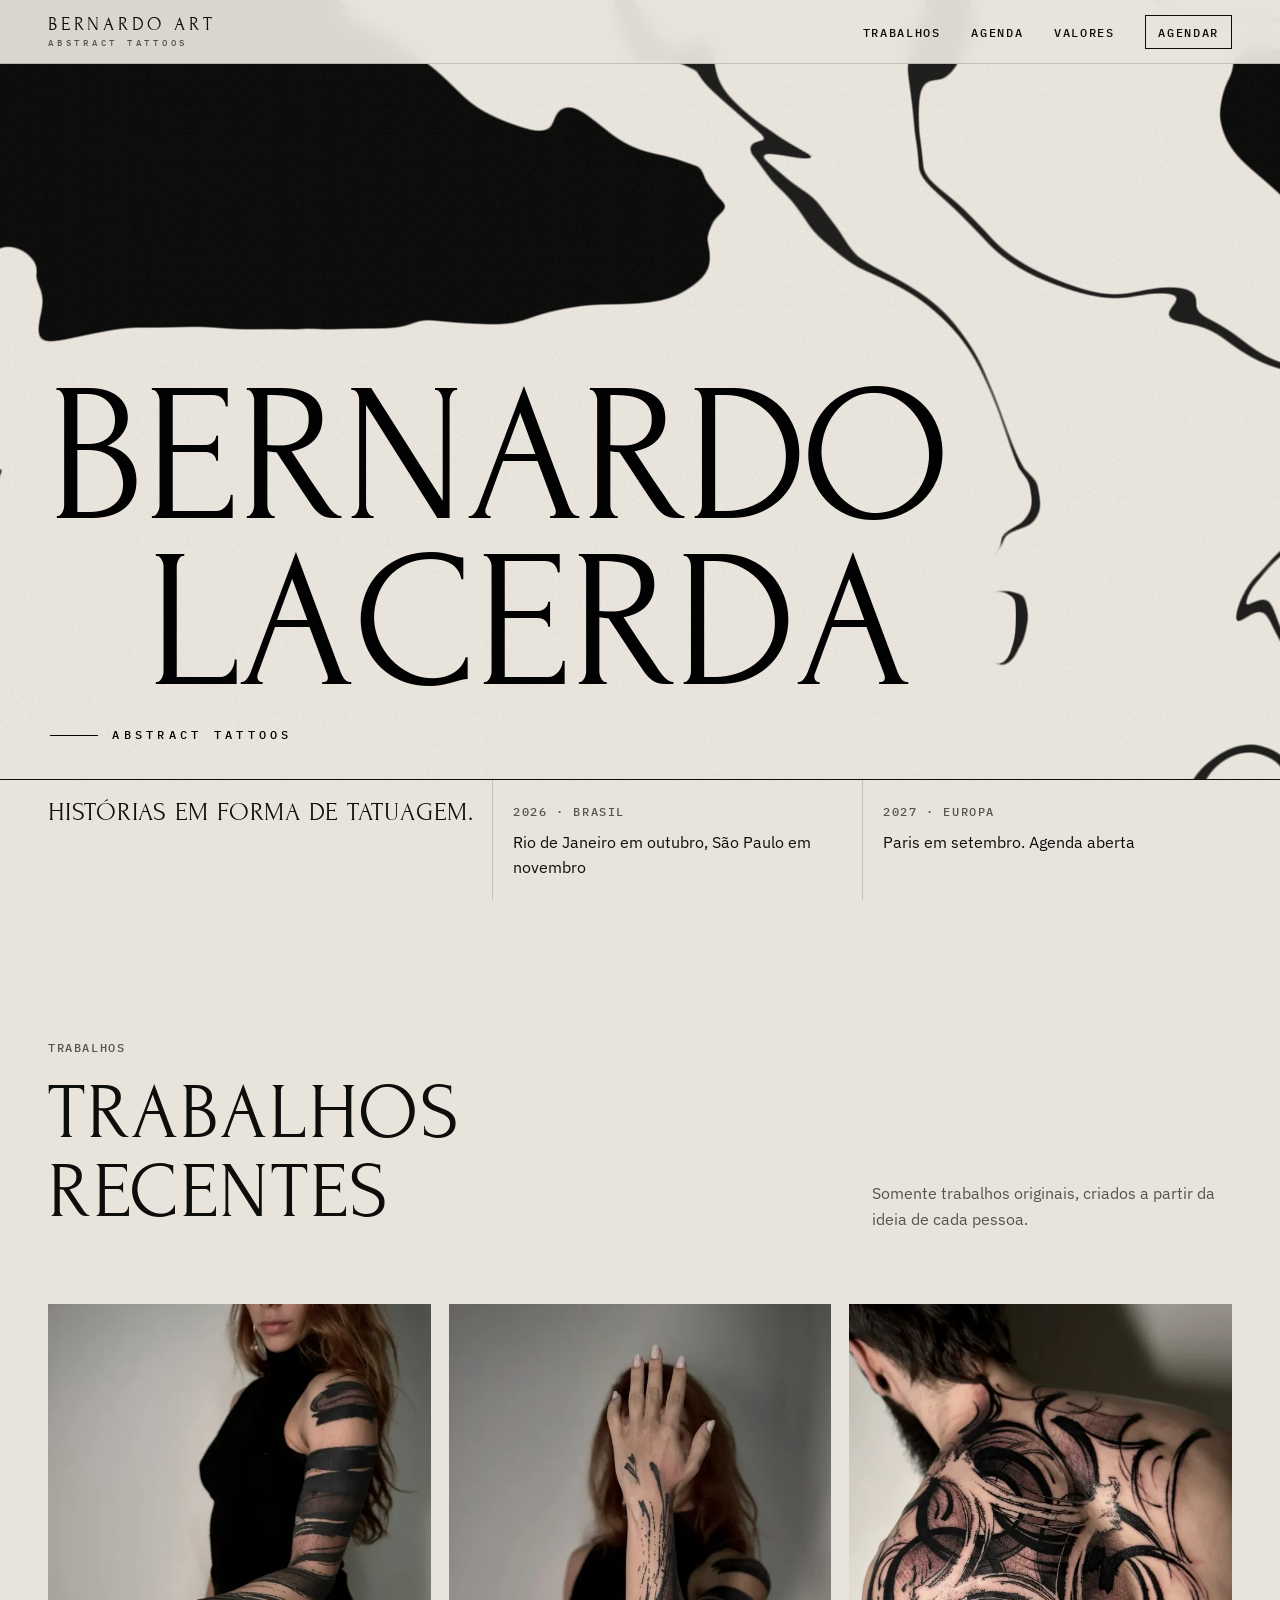
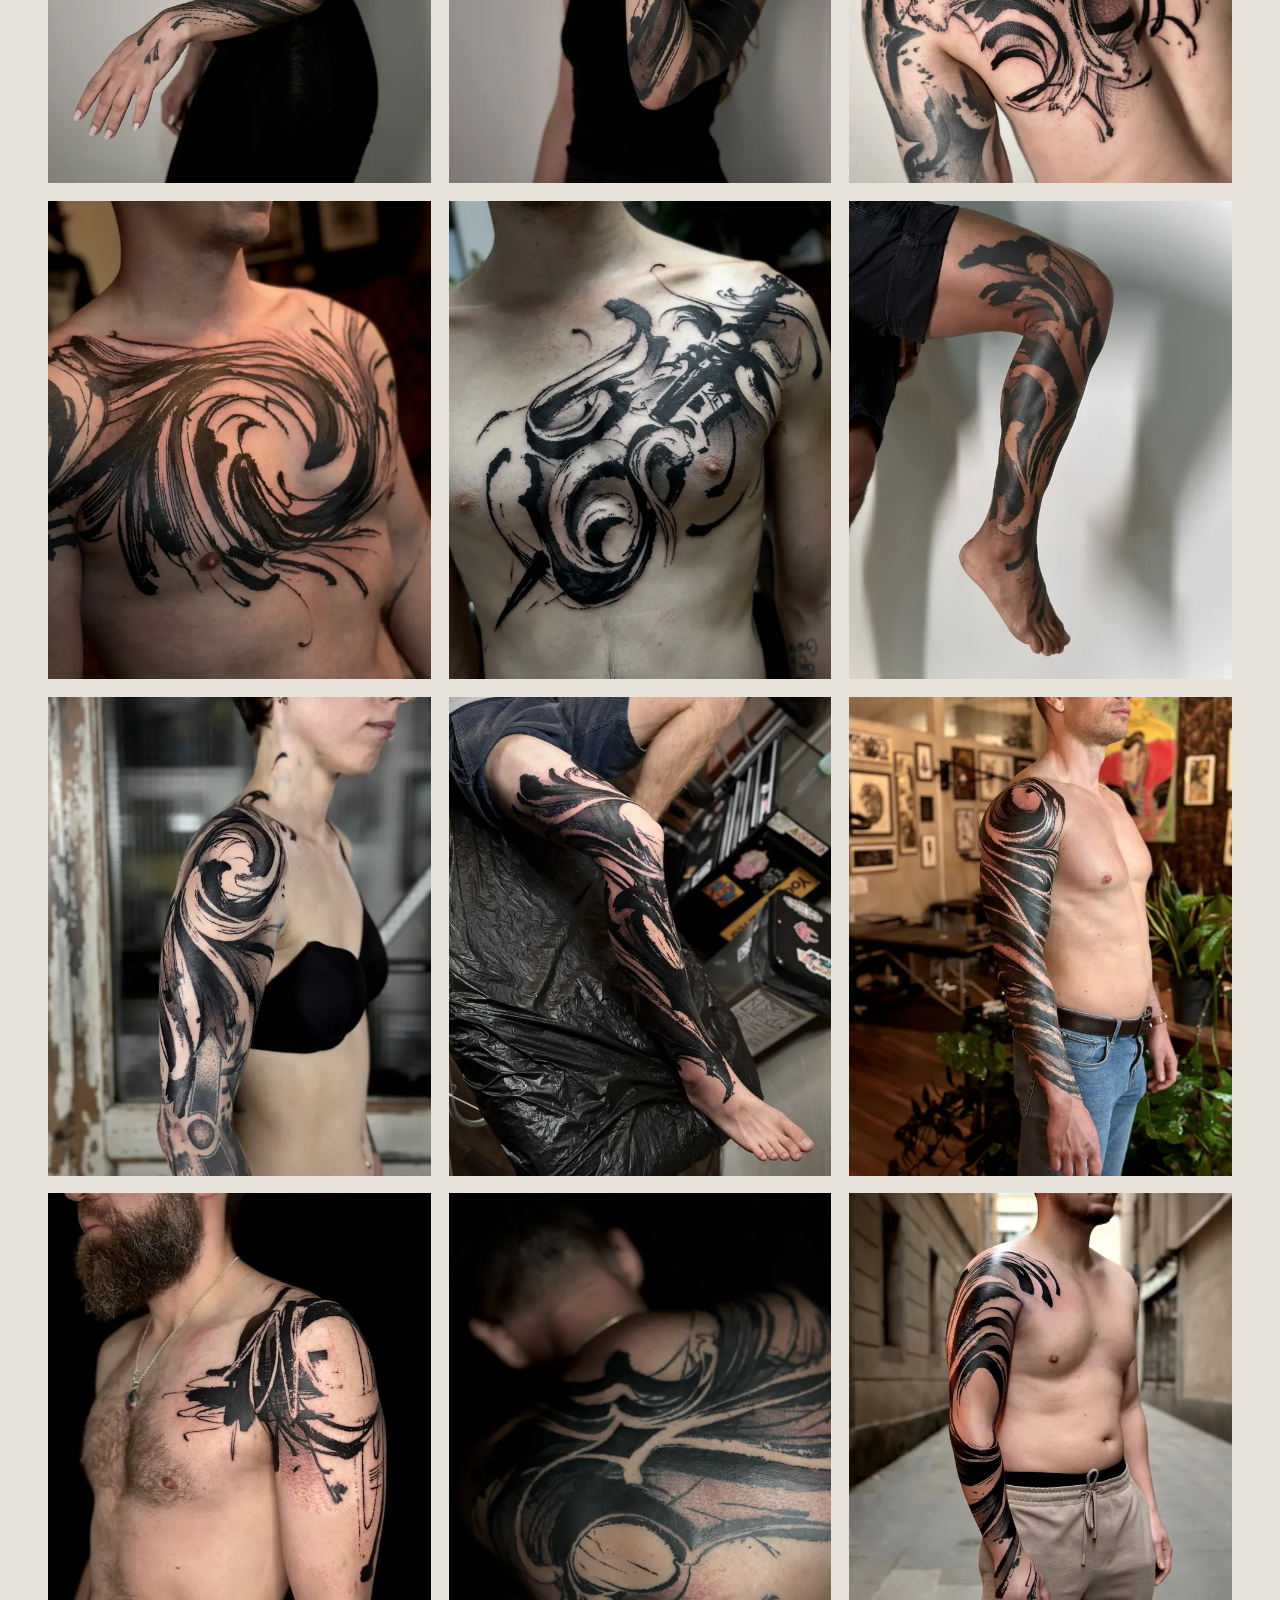
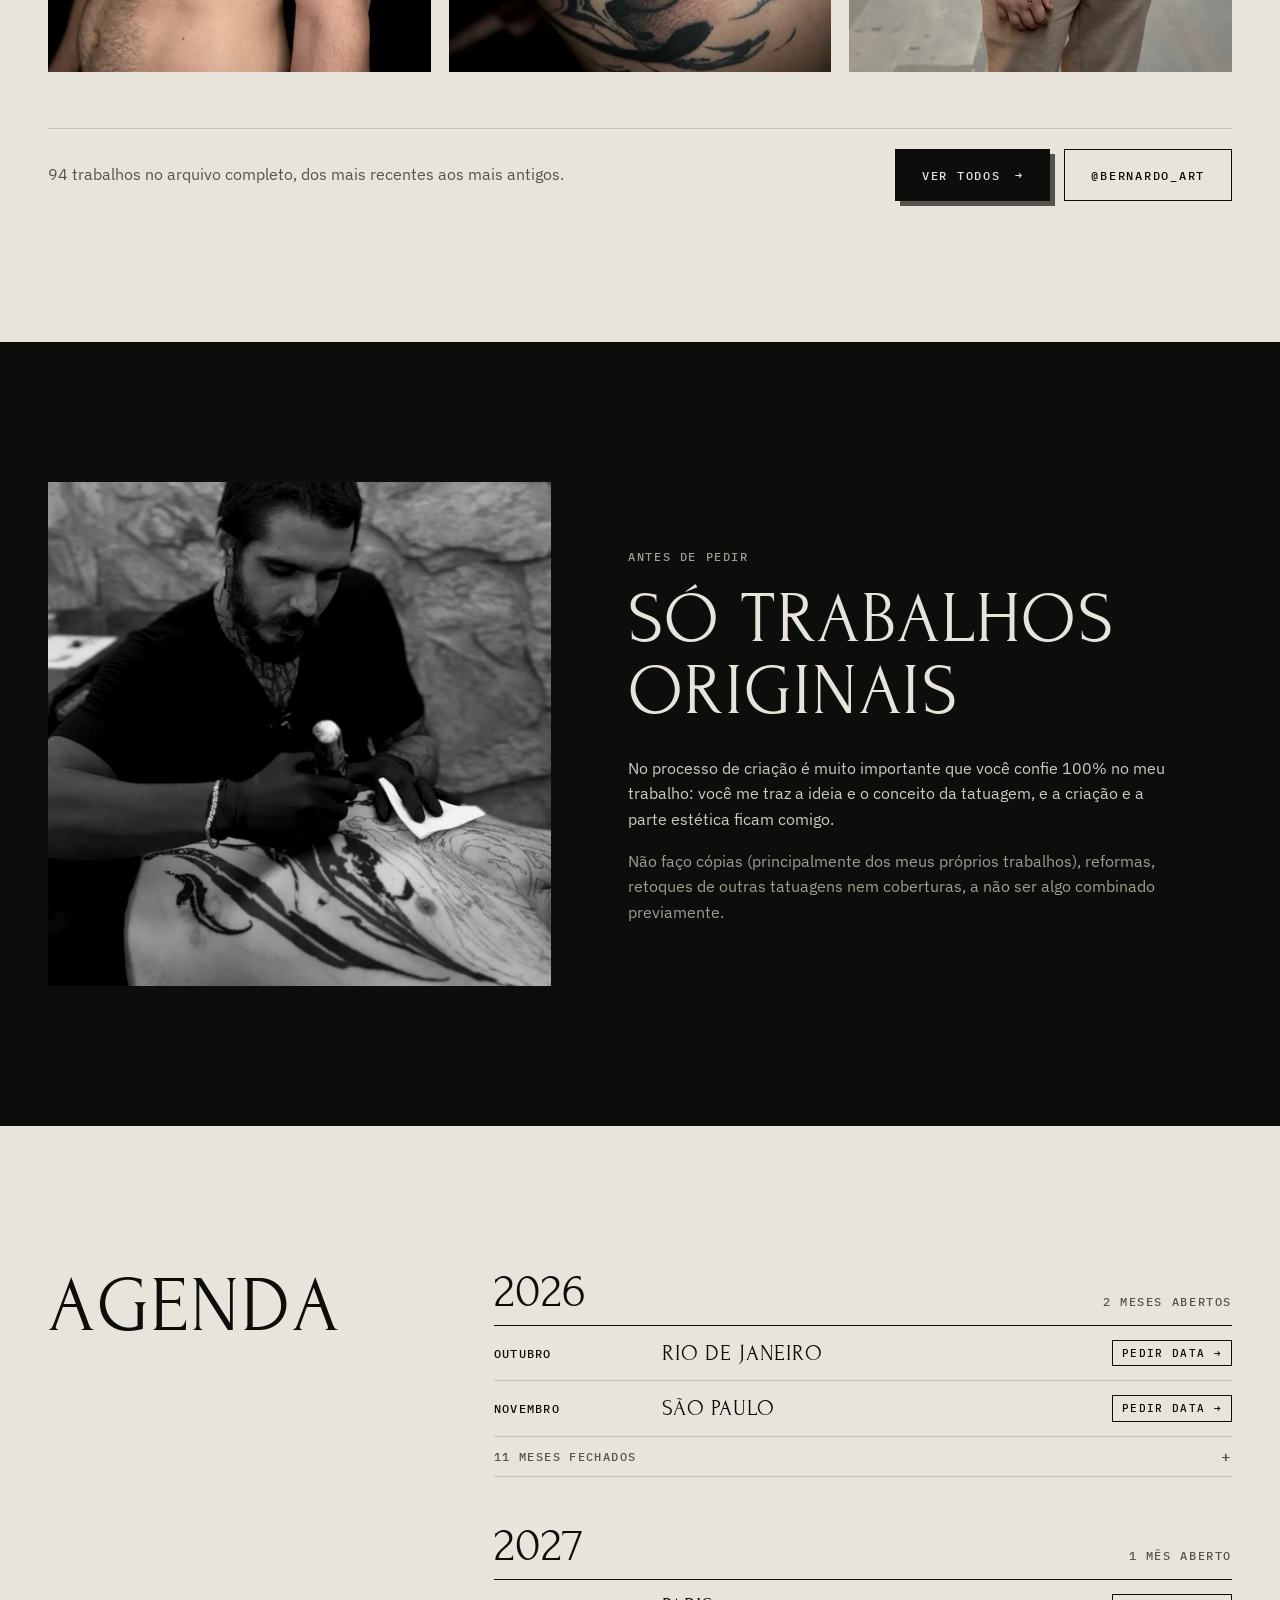
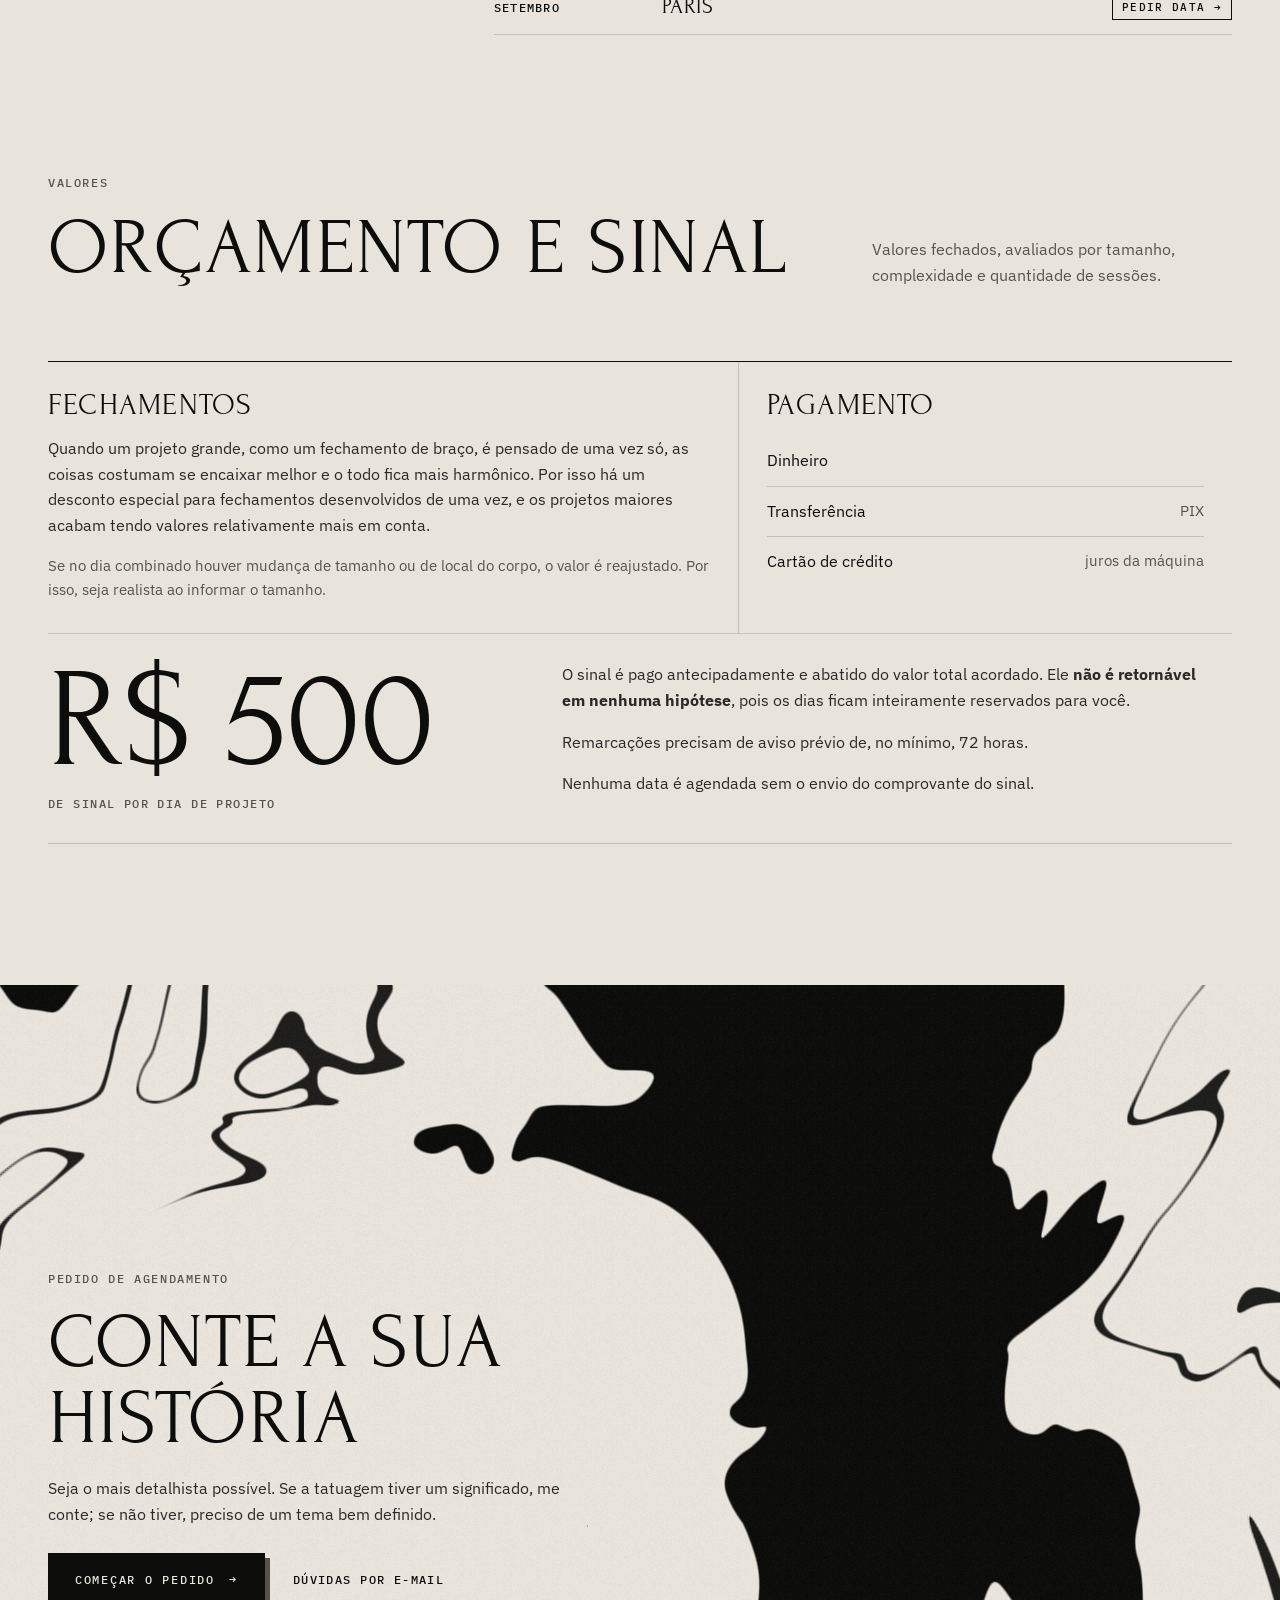
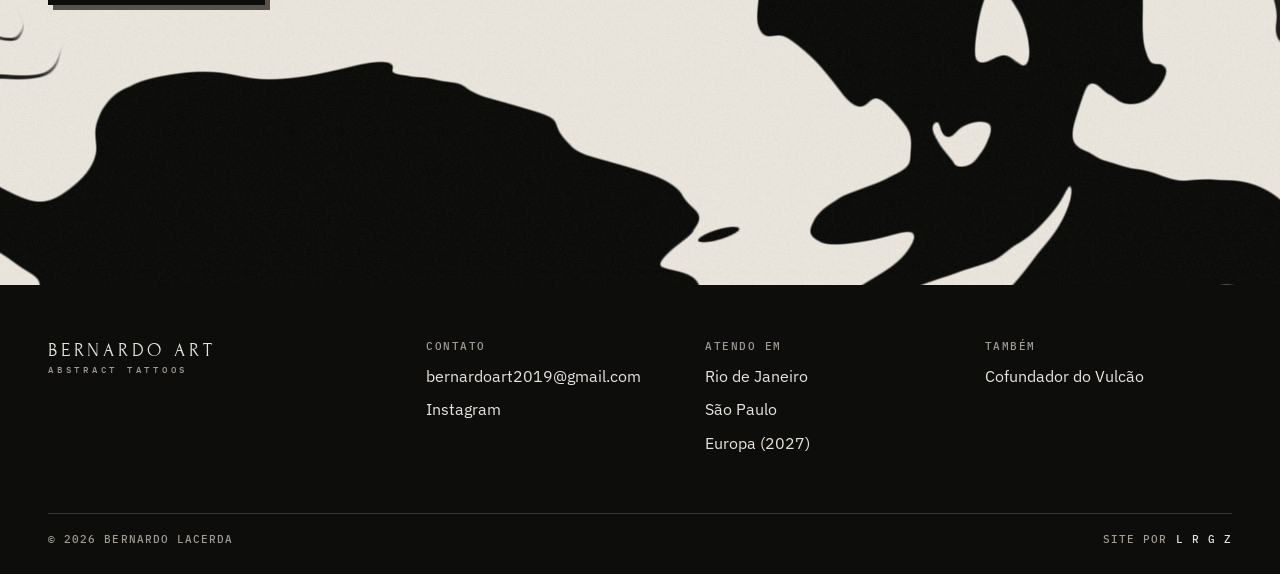
==== commit 323b5de9: "Prévia de link mais limpa Imagem de compartilhamento centralizada (sobrevive ao recorte quadrado do " ====
--- a/index.html
+++ b/index.html
@@ -8,9 +8,17 @@
 <meta name="robots" content="noindex, nofollow">
 <meta name="theme-color" content="#e8e4dc">
 <meta property="og:type" content="website">
-<meta property="og:title" content="Bernardo Lacerda · Abstract Tattoos">
-<meta property="og:description" content="Histórias em forma de tatuagem. Agenda RJ/SP 2026 e Europa 2027.">
-<meta property="og:image" content="https://azeugral.github.io/bernardo-art/assets/img/og.jpg">
+<meta property="og:site_name" content="Bernardo Art">
+<meta property="og:locale" content="pt_BR">
+<meta property="og:url" content="https://azeugral.github.io/bernardo-art/">
+<meta property="og:title" content="Bernardo Lacerda">
+<meta property="og:description" content="Abstract tattoos. Histórias em forma de tatuagem.">
+<meta property="og:image" content="https://azeugral.github.io/bernardo-art/assets/img/og-bernardo.jpg">
+<meta property="og:image:type" content="image/jpeg">
+<meta property="og:image:width" content="1200">
+<meta property="og:image:height" content="630">
+<meta property="og:image:alt" content="Bernardo Lacerda, abstract tattoos, sobre mármore de tinta preta">
+<meta name="twitter:card" content="summary_large_image">
 <link rel="icon" href="favicon.ico" sizes="48x48">
 <link rel="icon" href="assets/img/favicon-32.png" type="image/png" sizes="32x32">
 <link rel="icon" href="assets/img/favicon-192.png" type="image/png" sizes="192x192">
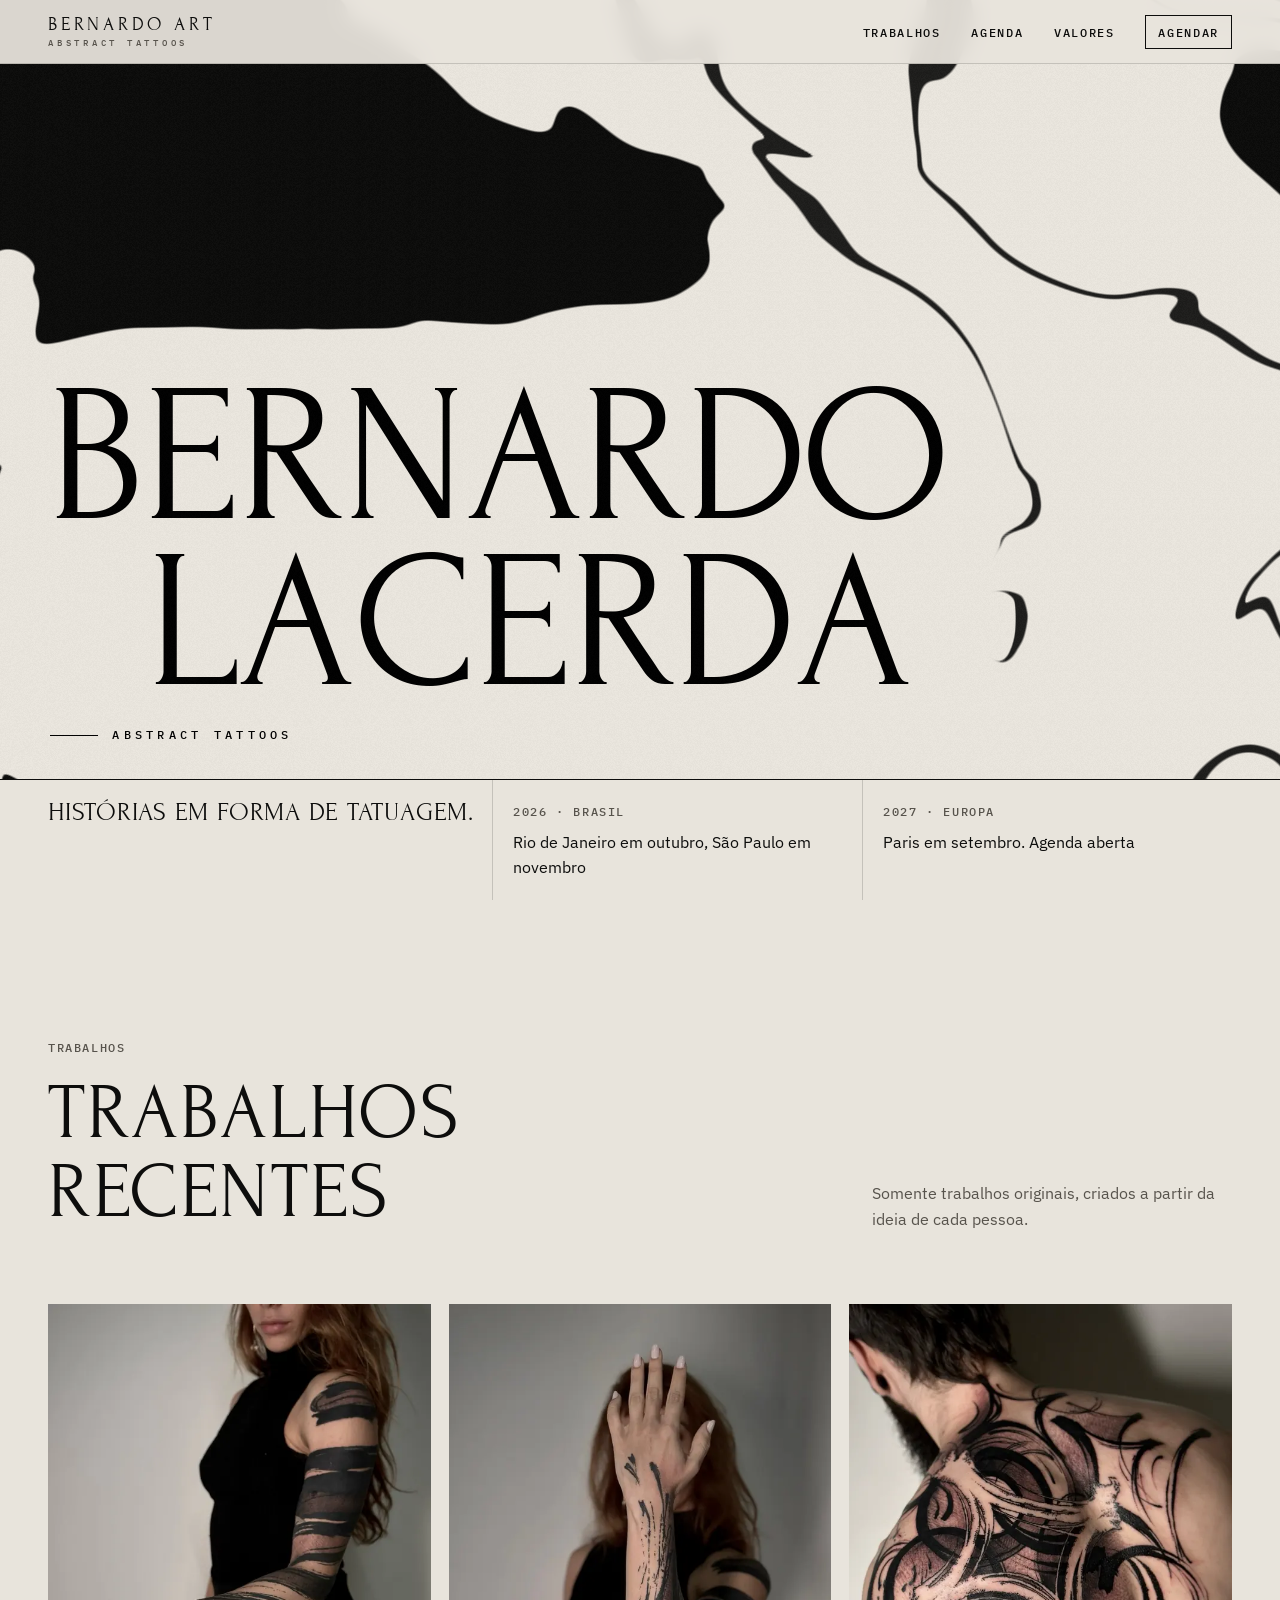
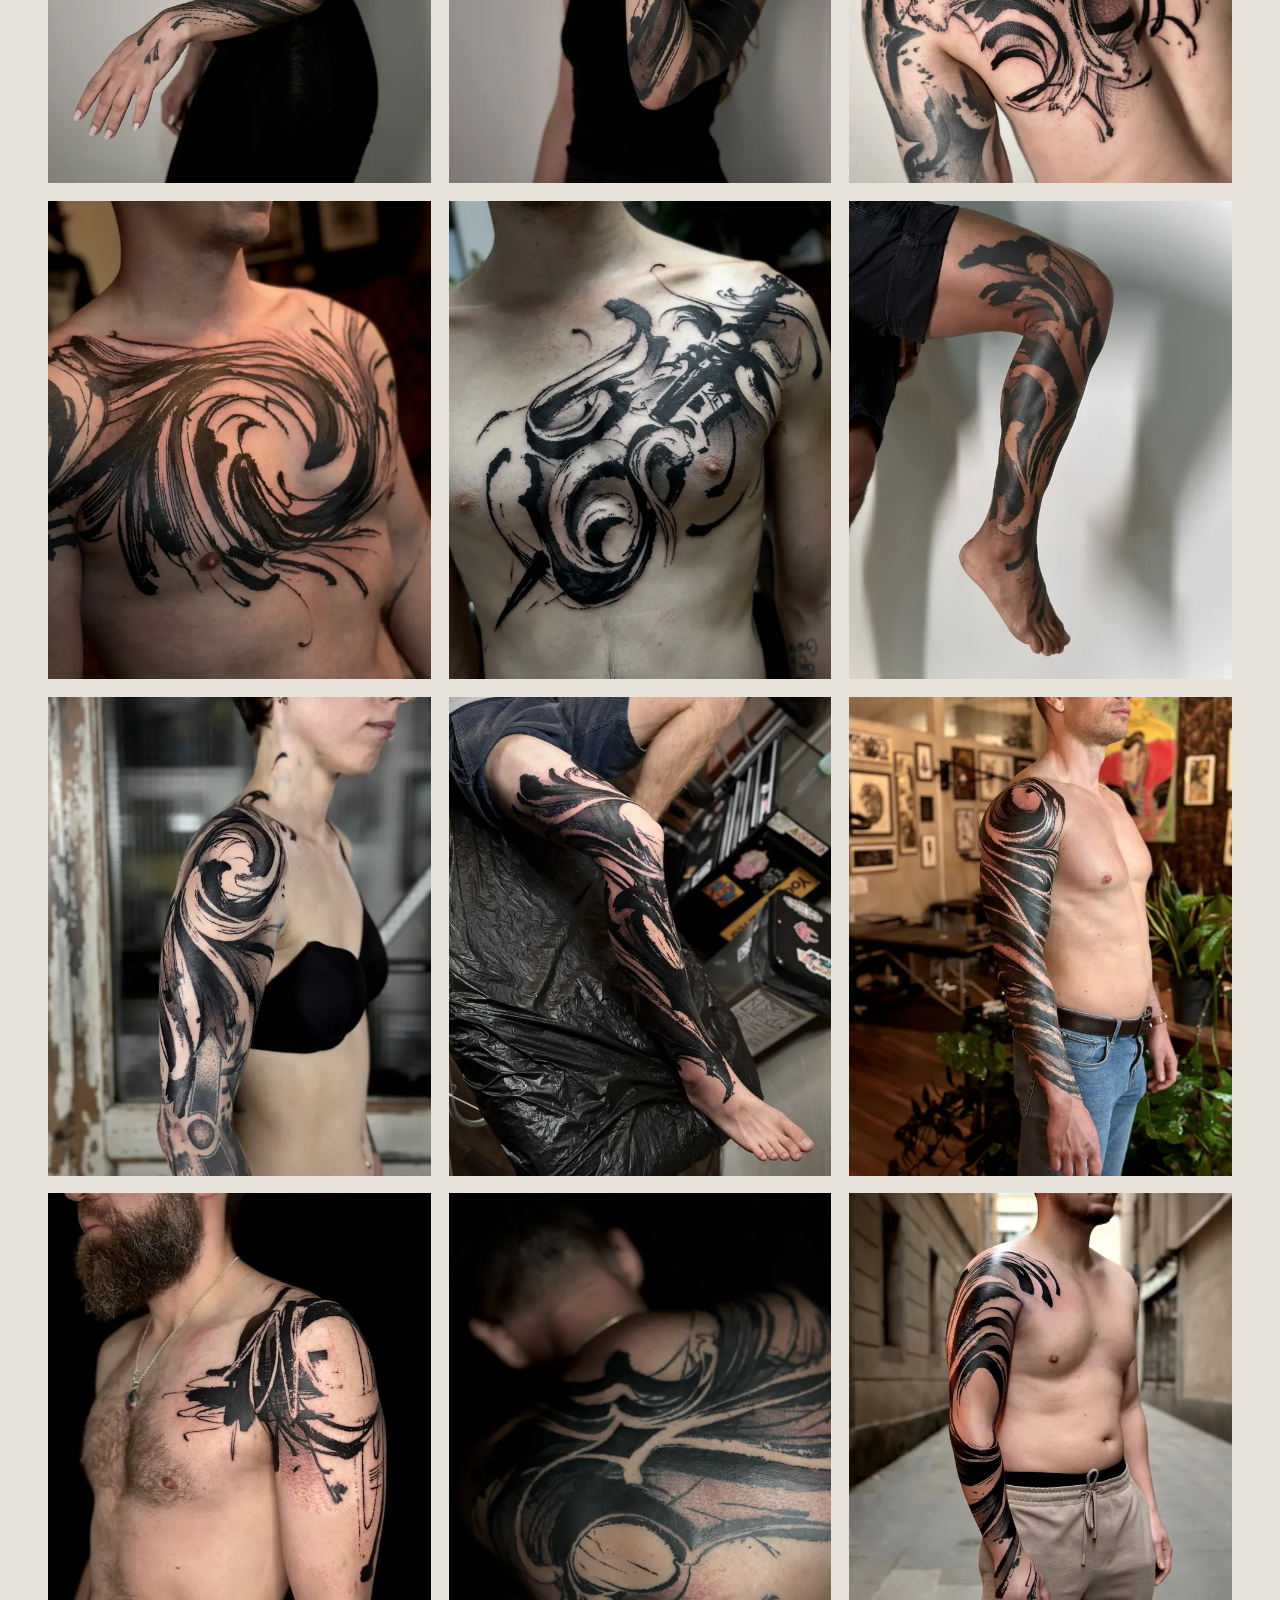
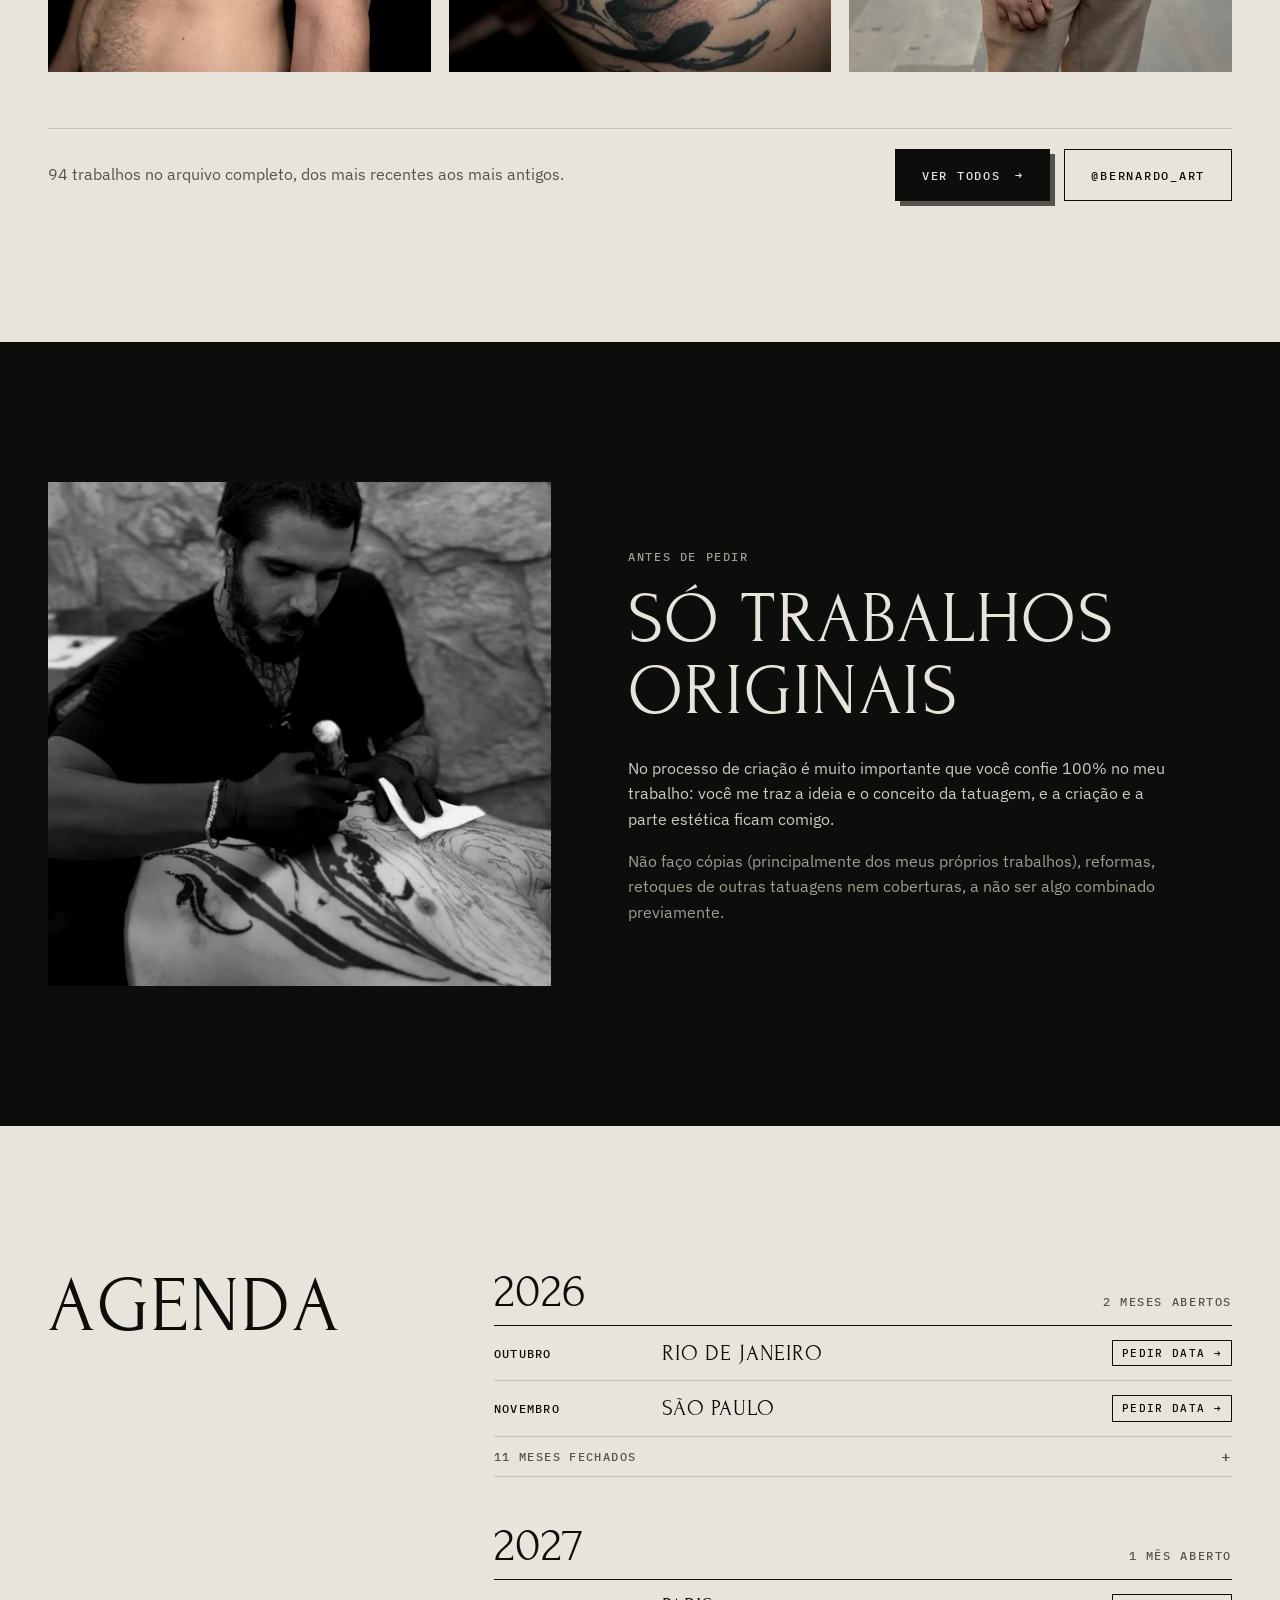
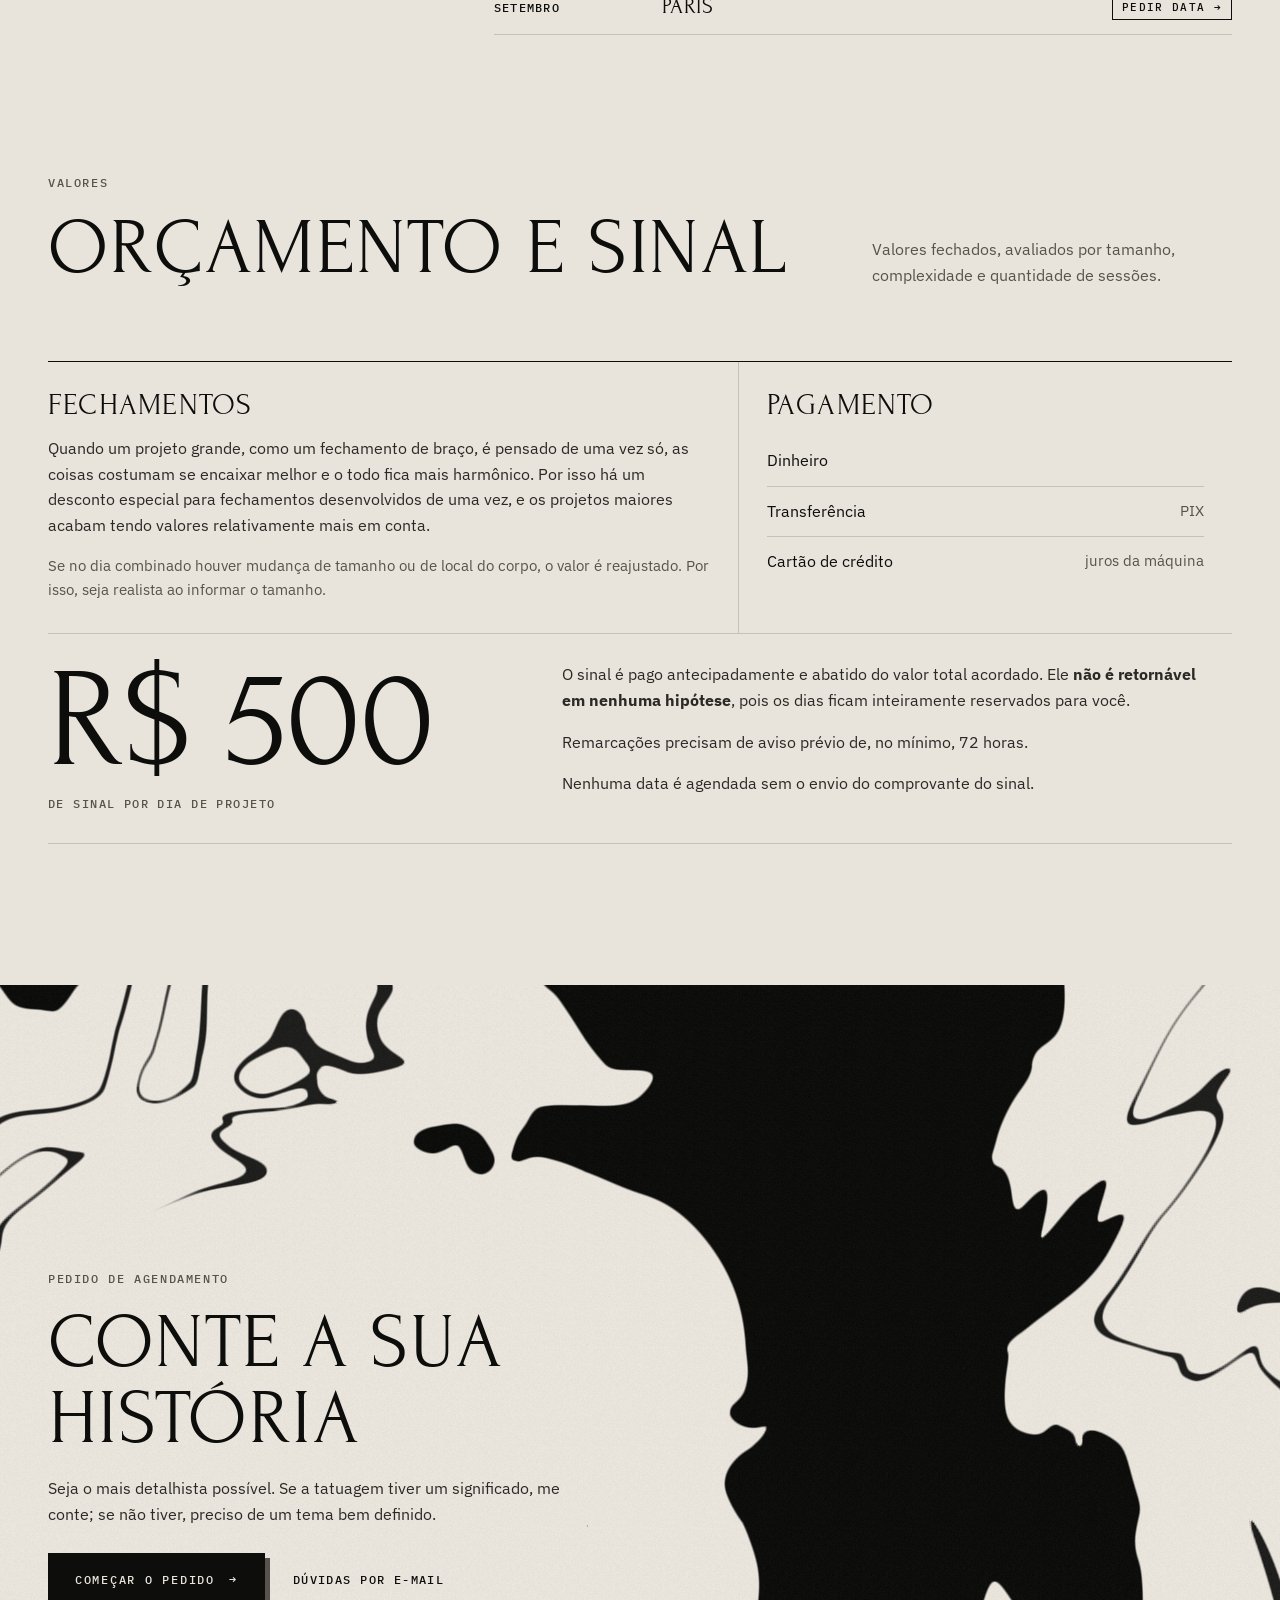
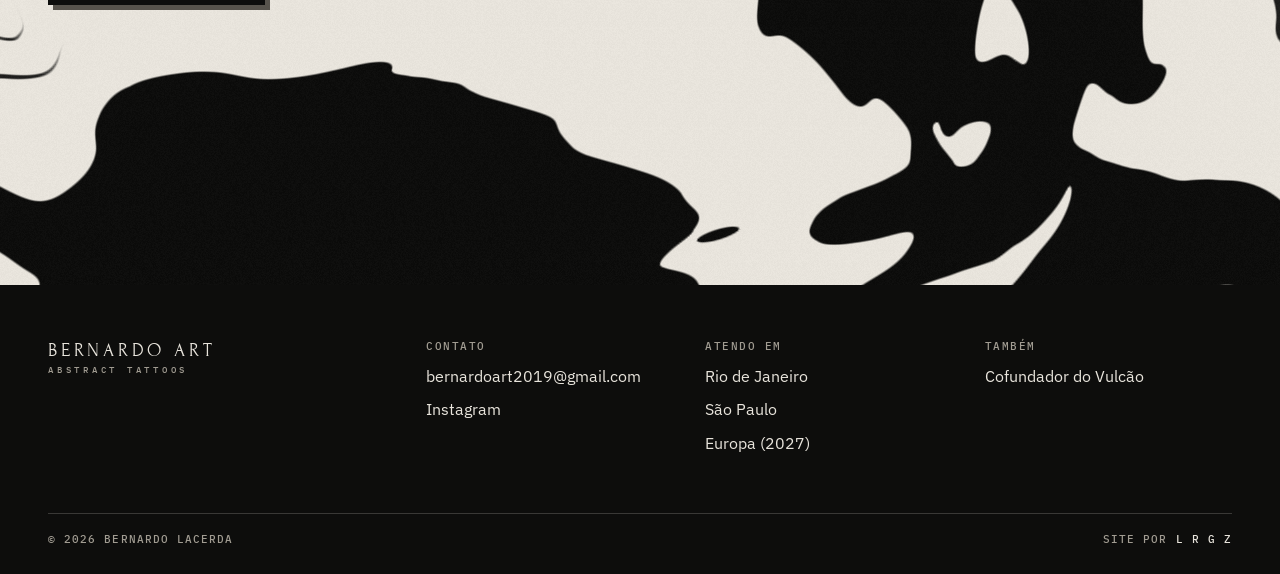
==== commit f9208089: "Celular: animação responsiva e menu de etapas no agendamento - tinta gira em tela em pé para manter " ====
--- a/index.html
+++ b/index.html
@@ -26,7 +26,7 @@
 <link rel="preconnect" href="https://fonts.googleapis.com">
 <link rel="preconnect" href="https://fonts.gstatic.com" crossorigin>
 <link rel="stylesheet" href="https://fonts.googleapis.com/css2?family=Forum&family=IBM+Plex+Mono:wght@400;500&family=IBM+Plex+Sans:ital,wght@0,400;0,500;0,600;1,400&display=swap">
-<link rel="stylesheet" href="assets/css/estilo.css?v=18">
+<link rel="stylesheet" href="assets/css/estilo.css?v=21">
 <script>document.documentElement.classList.add("js")</script>
 </head>
 <body>
@@ -54,7 +54,7 @@
     <canvas data-tinta data-semente="0" aria-hidden="true"></canvas>
 
     <div class="wrap abertura__nome">
-      <div class="abertura__bloco" data-tinta-livre>
+      <div class="abertura__bloco" data-tinta-livre data-tinta-livre-min="760">
         <h1><span class="h1-linha">Bernardo</span><span class="h1-linha">Lacerda</span></h1>
         <span class="abertura__tag">Abstract tattoos</span>
       </div>
@@ -213,9 +213,9 @@
   <button class="luz__btn luz__prox" type="button" data-luz-prox aria-label="Próxima foto">→</button>
 </dialog>
 
-<script src="assets/js/agenda.js?v=18"></script>
-<script src="assets/js/obras.js?v=18"></script>
-<script src="assets/js/site.js?v=18"></script>
-<script src="assets/js/tinta.js?v=18"></script>
+<script src="assets/js/agenda.js?v=21"></script>
+<script src="assets/js/obras.js?v=21"></script>
+<script src="assets/js/site.js?v=21"></script>
+<script src="assets/js/tinta.js?v=21"></script>
 </body>
 </html>
--- a/assets/css/estilo.css
+++ b/assets/css/estilo.css
@@ -664,10 +664,75 @@
 .alerta { border: 1px solid var(--erro); color: var(--erro); padding: 14px 16px; margin: 0 0 24px; font-size: .95rem; }
 .alerta[hidden] { display: none; }
 
+/* menu de etapas no celular */
+.etapas-mob { display: none; }
+@media (max-width: 960px) {
+  .etapas-mob {
+    display: block;
+    position: sticky; top: var(--topo-h); z-index: 20;
+    margin: 0 calc(-1 * var(--gutter)) 28px;
+    background: rgba(232, 228, 220, .96);
+    -webkit-backdrop-filter: blur(10px); backdrop-filter: blur(10px);
+    border-bottom: 1px solid var(--linha);
+  }
+  .etapas-mob__atual {
+    all: unset; box-sizing: border-box; cursor: pointer; position: relative;
+    display: grid; grid-template-columns: auto 1fr auto; align-items: center; gap: 14px;
+    width: 100%; min-height: 58px; padding: 0 var(--gutter);
+  }
+  .etapas-mob__atual::after {
+    content: ""; position: absolute; left: 0; bottom: -1px; height: 2px; width: 100%;
+    background: var(--tinta); transform-origin: 0 50%; transform: scaleX(var(--prog, .2));
+    transition: transform .6s var(--curva);
+  }
+  .etapas-mob__atual:focus-visible { outline: 2px solid var(--tinta); outline-offset: -4px; }
+  .etapas-mob__n { font: 500 .72rem/1 var(--f-mono); letter-spacing: .1em; color: var(--grafite); }
+  .etapas-mob__nome { font: 400 1.3rem/1 var(--f-titulo); text-transform: uppercase; letter-spacing: .04em; white-space: nowrap; overflow: hidden; text-overflow: ellipsis; }
+  .etapas-mob__abrir {
+    display: inline-flex; align-items: center; gap: 9px;
+    font: 500 .68rem/1 var(--f-mono); letter-spacing: .12em; text-transform: uppercase;
+    border: 1px solid var(--tinta); padding: 10px 11px 9px;
+    transition: background-color var(--rapido) var(--curva), color var(--rapido) var(--curva);
+  }
+  .etapas-mob__abrir::after { content: ""; width: 6px; height: 6px; border-right: 1.5px solid currentColor; border-bottom: 1.5px solid currentColor; transform: translateY(-2px) rotate(45deg); transition: transform var(--rapido) var(--curva); }
+  .etapas-mob.aberto .etapas-mob__abrir { background: var(--tinta); color: var(--papel); }
+  .etapas-mob.aberto .etapas-mob__abrir::after { transform: translateY(2px) rotate(-135deg); }
+  .etapas-mob__lista { list-style: none; margin: 0; padding: 4px var(--gutter) 8px; }
+  .etapas-mob__lista li { border-bottom: 1px solid var(--linha); }
+  .etapas-mob__lista li:last-child { border-bottom: 0; }
+  .etapas-mob__lista button {
+    all: unset; box-sizing: border-box; cursor: pointer; width: 100%;
+    display: grid; grid-template-columns: 2.6em 1fr auto; align-items: center;
+    min-height: 50px;
+    font: 500 .78rem/1.2 var(--f-mono); letter-spacing: .1em; text-transform: uppercase;
+    color: rgba(13,13,12,.45);
+  }
+  .etapas-mob__lista li.feito button { color: var(--grafite); }
+  .etapas-mob__lista li.feito button::after { content: "\2713"; }
+  .etapas-mob__lista li[aria-current="step"] button { color: var(--tinta); }
+  .etapas-mob__lista li[aria-current="step"] button::after { content: "atual"; font-size: .62rem; color: var(--grafite); }
+  .etapas-mob__lista button:focus-visible { outline: 2px solid var(--tinta); outline-offset: 2px; }
+  .etapas-mob + .progresso { display: none; }
+
+  /* botões ao alcance do polegar */
+  .navegar {
+    position: sticky; bottom: 0; z-index: 15;
+    margin: 36px calc(-1 * var(--gutter)) 0;
+    padding: 12px var(--gutter) calc(12px + env(safe-area-inset-bottom));
+    background: rgba(232, 228, 220, .96);
+    -webkit-backdrop-filter: blur(10px); backdrop-filter: blur(10px);
+    border-top: 1px solid var(--linha);
+  }
+  .navegar .rascunho { display: none; }
+  .navegar__botoes { width: 100%; }
+  .navegar__botoes .botao { flex: 1; min-height: 50px; padding: 0 14px; }
+  .agendar__form { padding-bottom: 0; }
+}
+
 @media (max-width: 960px) {
   .agendar { grid-template-columns: 1fr; }
   .agendar__lado { border-right: 0; border-bottom: 1px solid var(--linha); }
-  .agendar__lado-in { position: relative; top: 0; height: auto; min-height: 0; padding-top: 48px; padding-bottom: 48px; gap: 28px; }
+  .agendar__lado-in { position: relative; top: 0; height: auto; min-height: 46svh; justify-content: flex-end; padding-top: 48px; padding-bottom: 36px; gap: 28px; }
   .passos { display: none; }
   .agendar__form { padding-top: 32px; }
 }
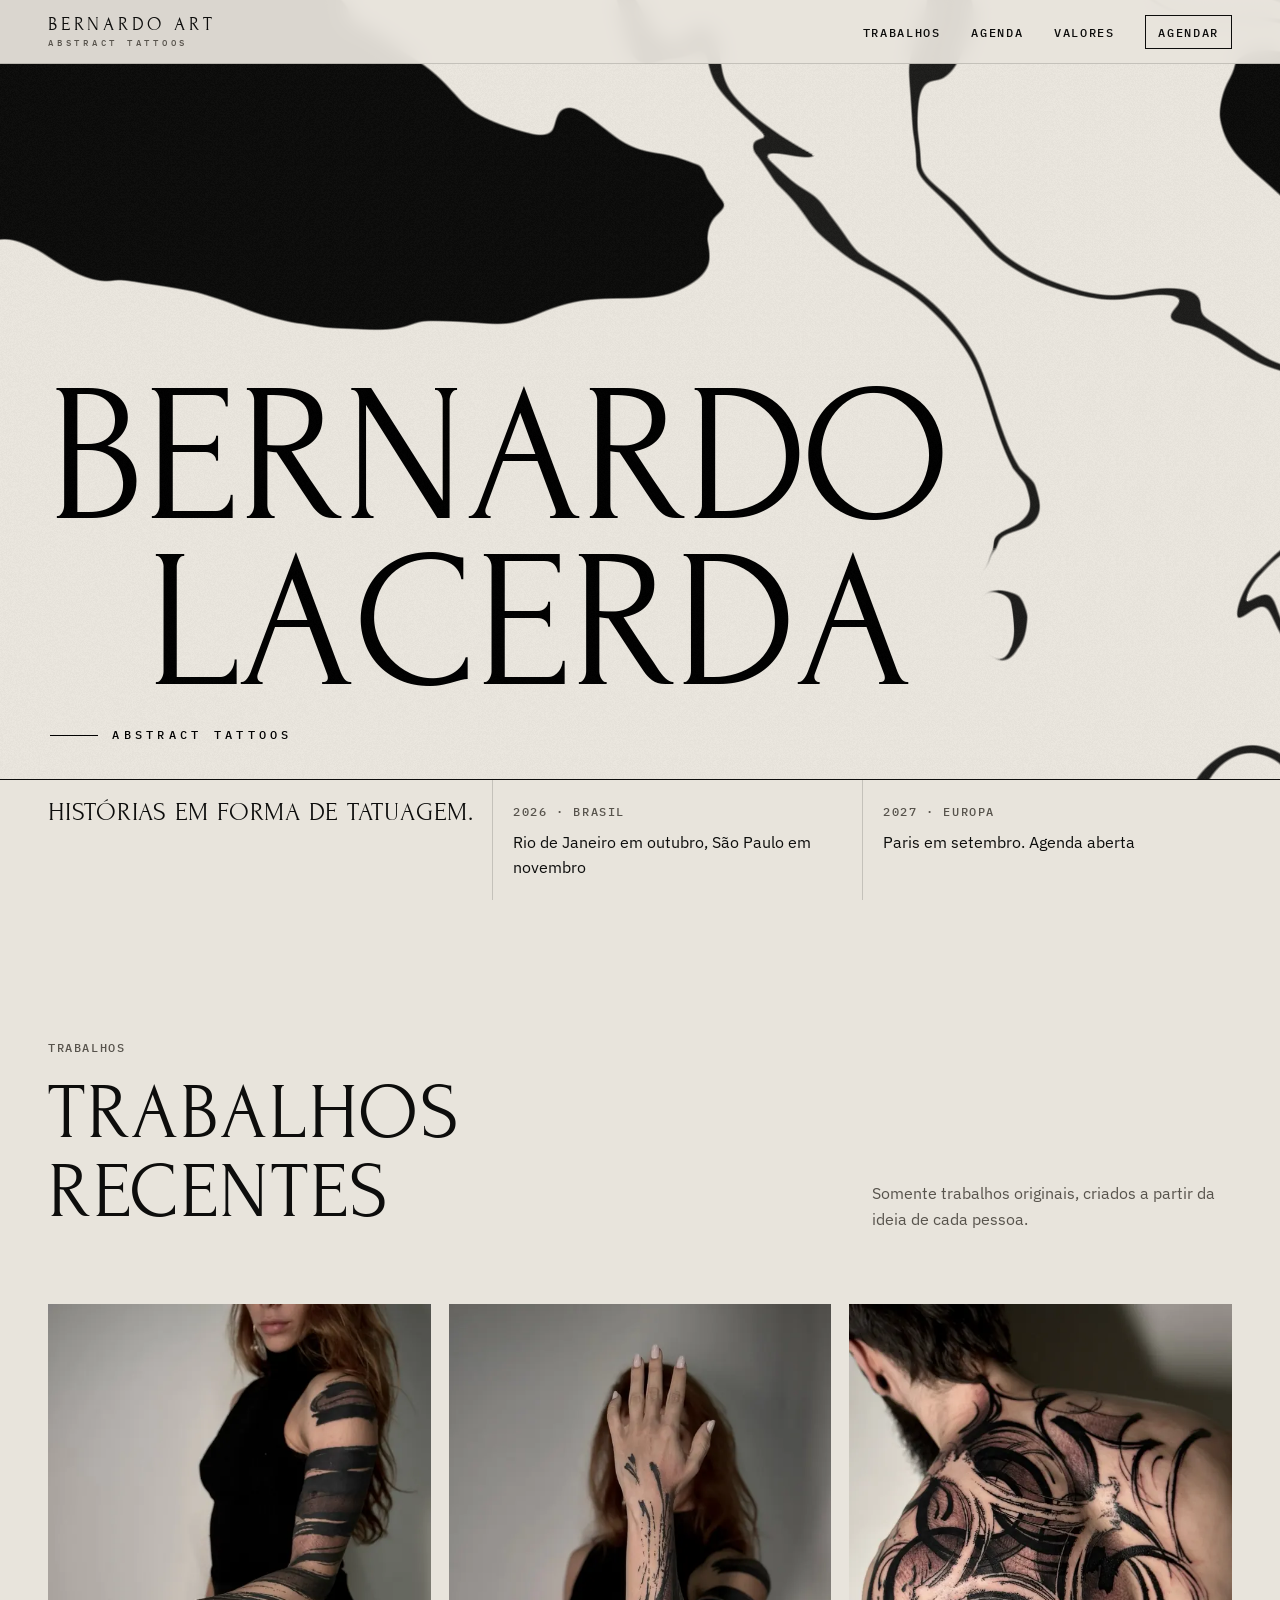
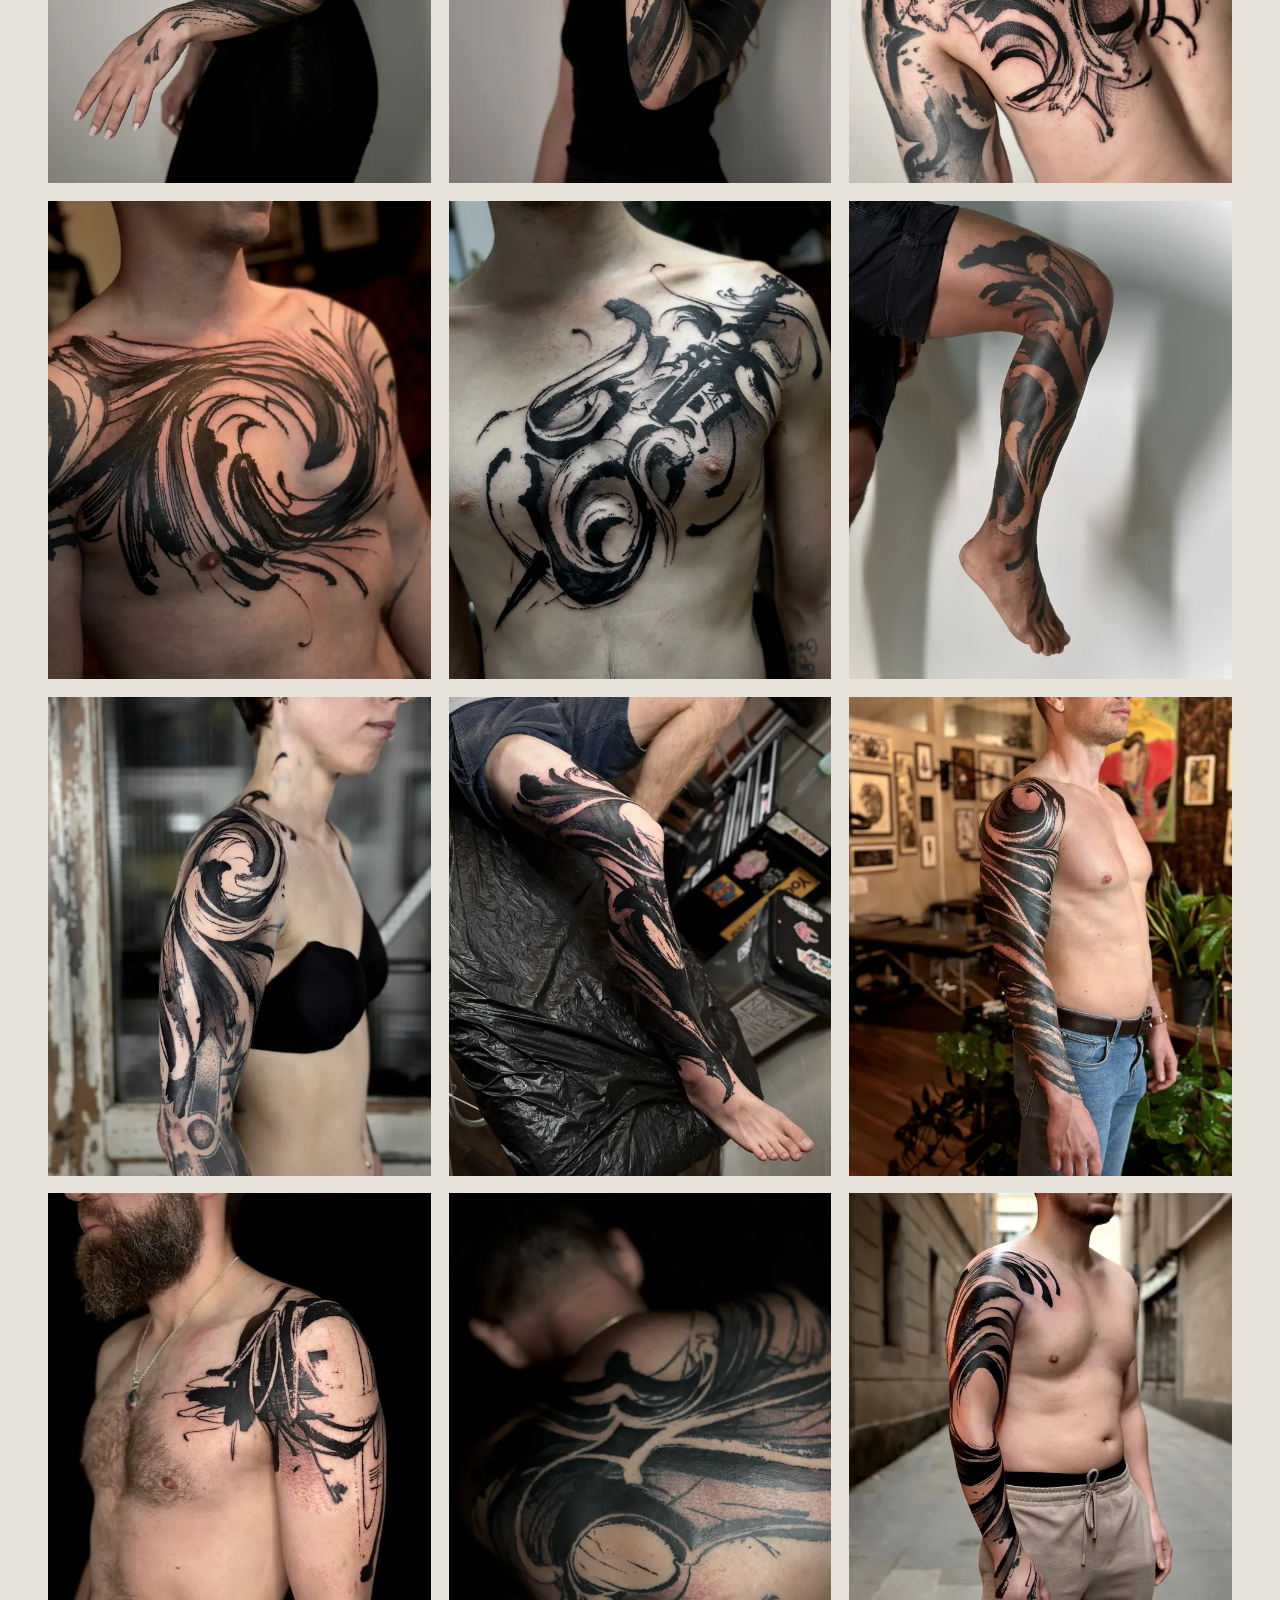
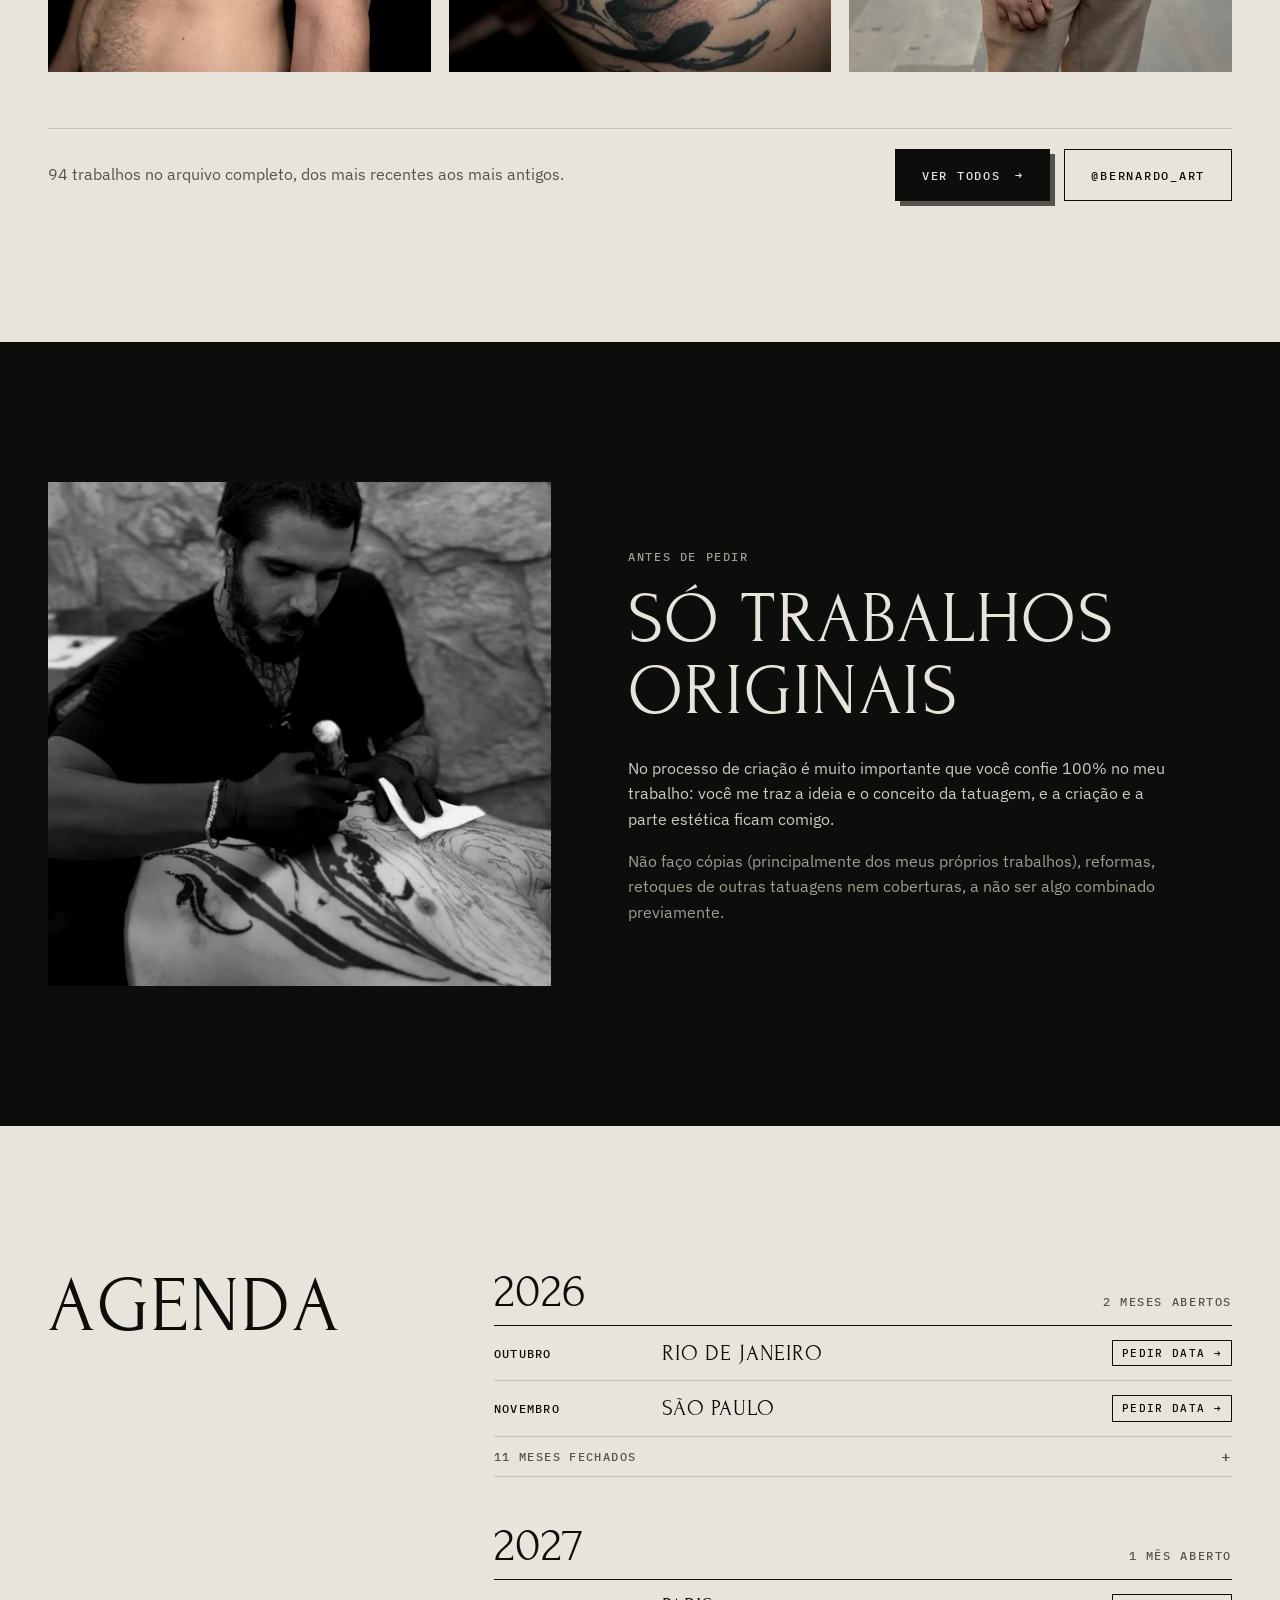
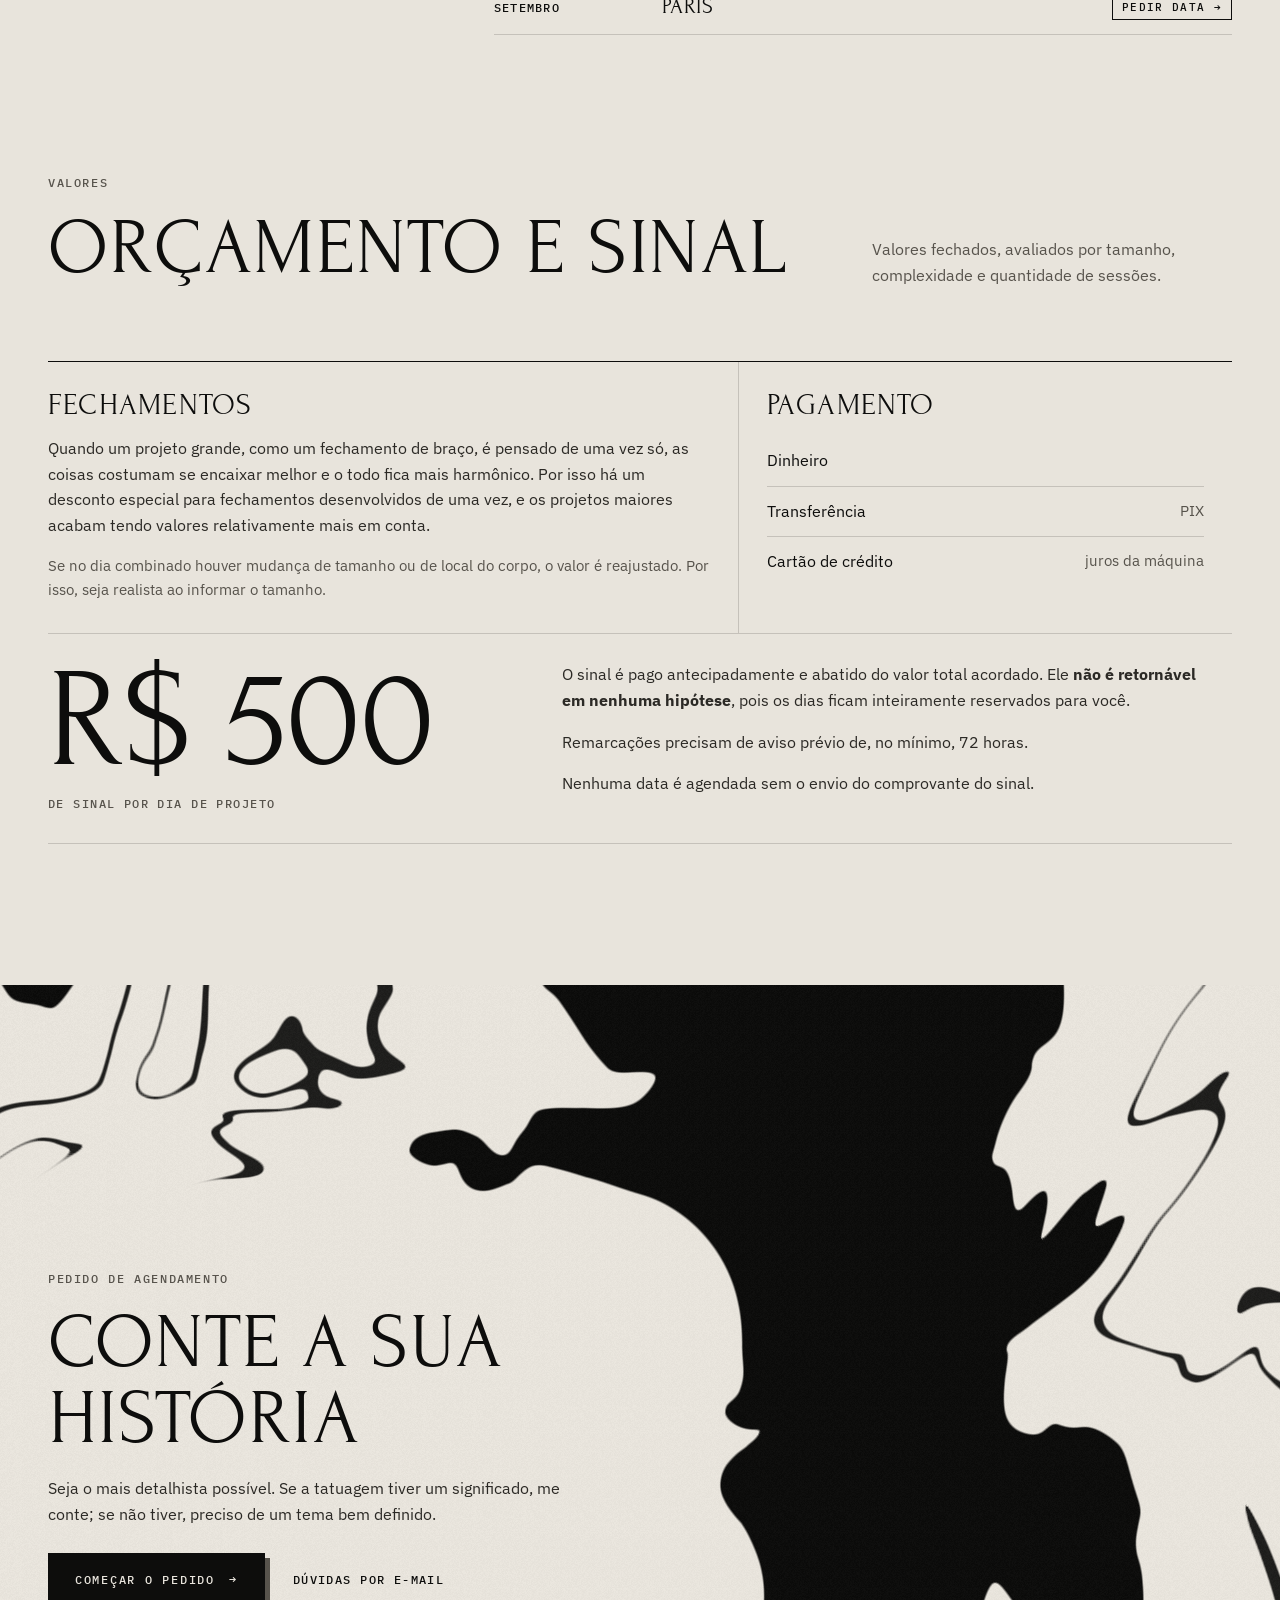
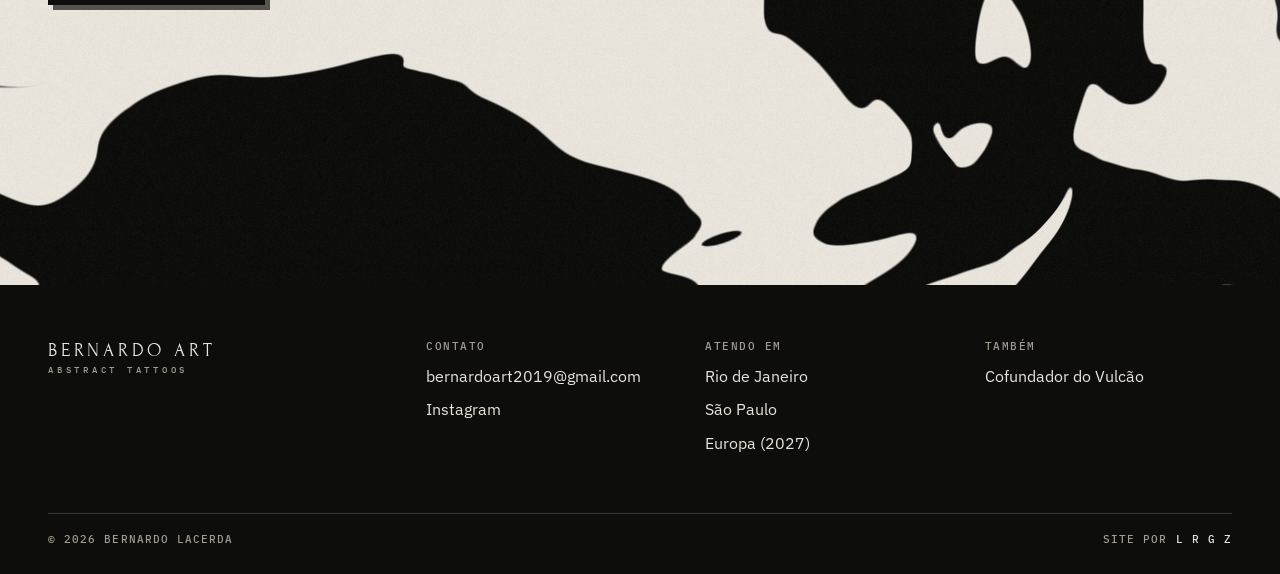
==== commit 284f7e53: "Celular: animação em vídeo de loop gravado da própria arte GPUs de celular perdiam precisão no shade" ====
--- a/index.html
+++ b/index.html
@@ -26,7 +26,7 @@
 <link rel="preconnect" href="https://fonts.googleapis.com">
 <link rel="preconnect" href="https://fonts.gstatic.com" crossorigin>
 <link rel="stylesheet" href="https://fonts.googleapis.com/css2?family=Forum&family=IBM+Plex+Mono:wght@400;500&family=IBM+Plex+Sans:ital,wght@0,400;0,500;0,600;1,400&display=swap">
-<link rel="stylesheet" href="assets/css/estilo.css?v=21">
+<link rel="stylesheet" href="assets/css/estilo.css?v=24">
 <script>document.documentElement.classList.add("js")</script>
 </head>
 <body>
@@ -213,9 +213,9 @@
   <button class="luz__btn luz__prox" type="button" data-luz-prox aria-label="Próxima foto">→</button>
 </dialog>
 
-<script src="assets/js/agenda.js?v=21"></script>
-<script src="assets/js/obras.js?v=21"></script>
-<script src="assets/js/site.js?v=21"></script>
-<script src="assets/js/tinta.js?v=21"></script>
+<script src="assets/js/agenda.js?v=24"></script>
+<script src="assets/js/obras.js?v=24"></script>
+<script src="assets/js/site.js?v=24"></script>
+<script src="assets/js/tinta.js?v=24"></script>
 </body>
 </html>
--- a/assets/css/estilo.css
+++ b/assets/css/estilo.css
@@ -190,12 +190,13 @@
   isolation: isolate;
   overflow: hidden;
 }
-.abertura canvas {
+.abertura canvas, .abertura video {
   position: absolute; inset: 0; width: 100%; height: 100%; z-index: -1;
   opacity: 0; transition: opacity 1.4s var(--curva);
 }
-.abertura canvas.pronto { opacity: 1; }
+.abertura canvas.pronto, .abertura video.pronto { opacity: 1; }
 .abertura canvas.sem-gl, .abertura .tinta-fallback { opacity: 1; }
+.tinta-video { object-fit: cover; background: var(--papel); }
 .tinta-fallback {
   position: absolute; inset: 0; z-index: -2;
   background: var(--papel) url("../img/marmore.svg") center / cover no-repeat;
@@ -424,8 +425,8 @@
 /* ---------- Fechamento ---------- */
 
 .final { position: relative; overflow: hidden; isolation: isolate; min-height: 100svh; display: grid; align-items: center; padding: clamp(96px, 12vw, 160px) 0; }
-.final canvas { position: absolute; inset: 0; width: 100%; height: 100%; z-index: -1; opacity: 0; transition: opacity 1.4s var(--curva); }
-.final canvas.pronto { opacity: 1; }
+.final canvas, .final video { position: absolute; inset: 0; width: 100%; height: 100%; z-index: -1; opacity: 0; transition: opacity 1.4s var(--curva); }
+.final canvas.pronto, .final video.pronto { opacity: 1; }
 .final__bloco { display: inline-block; max-width: 620px; }
 .final__bloco h2 { font-size: clamp(2.4rem, 6vw, 4.8rem); margin: 14px 0 18px; }
 .final__bloco p { color: #2b2925; max-width: 52ch; }
@@ -488,8 +489,8 @@
   height: calc(100svh - var(--topo-h));
   display: flex; flex-direction: column; justify-content: space-between; gap: 40px;
 }
-.agendar__lado canvas { position: absolute; inset: 0; width: 100%; height: 100%; z-index: -1; opacity: 0; transition: opacity 1.4s var(--curva); }
-.agendar__lado canvas.pronto { opacity: 1; }
+.agendar__lado canvas, .agendar__lado video { position: absolute; inset: 0; width: 100%; height: 100%; z-index: -1; opacity: 0; transition: opacity 1.4s var(--curva); }
+.agendar__lado canvas.pronto, .agendar__lado video.pronto { opacity: 1; }
 .agendar__titulo { align-self: flex-start; }
 .agendar__titulo .rotulo { display: block; margin-bottom: 14px; }
 .agendar__lado h1 { font-size: clamp(2.6rem, 5vw, 4.6rem); text-transform: uppercase; line-height: .9; }
@@ -744,8 +745,12 @@
 /* ---------- Páginas simples ---------- */
 
 .simples { min-height: 100svh; display: grid; place-items: center; position: relative; isolation: isolate; overflow: hidden; padding: calc(var(--topo-h) + 32px) 0 48px; }
-.simples canvas { position: absolute; inset: 0; width: 100%; height: 100%; z-index: -1; opacity: 0; transition: opacity 1.4s var(--curva); }
-.simples canvas.pronto { opacity: 1; }
+.simples canvas, .simples video { position: absolute; inset: 0; width: 100%; height: 100%; z-index: -1; opacity: 0; transition: opacity 1.4s var(--curva); }
+.simples canvas.pronto, .simples video.pronto { opacity: 1; }
 .simples .final__caixa { max-width: 620px; }
 .simples ol { padding-left: 1.2em; margin: 0 0 1em; }
 .simples ol li { margin-bottom: 8px; }
+
+/* celular: vídeos gravados com a área do texto já livre */
+.tinta-video--tinta-agendar { object-position: left bottom; }
+.tinta-video--tinta-final { object-position: center; }
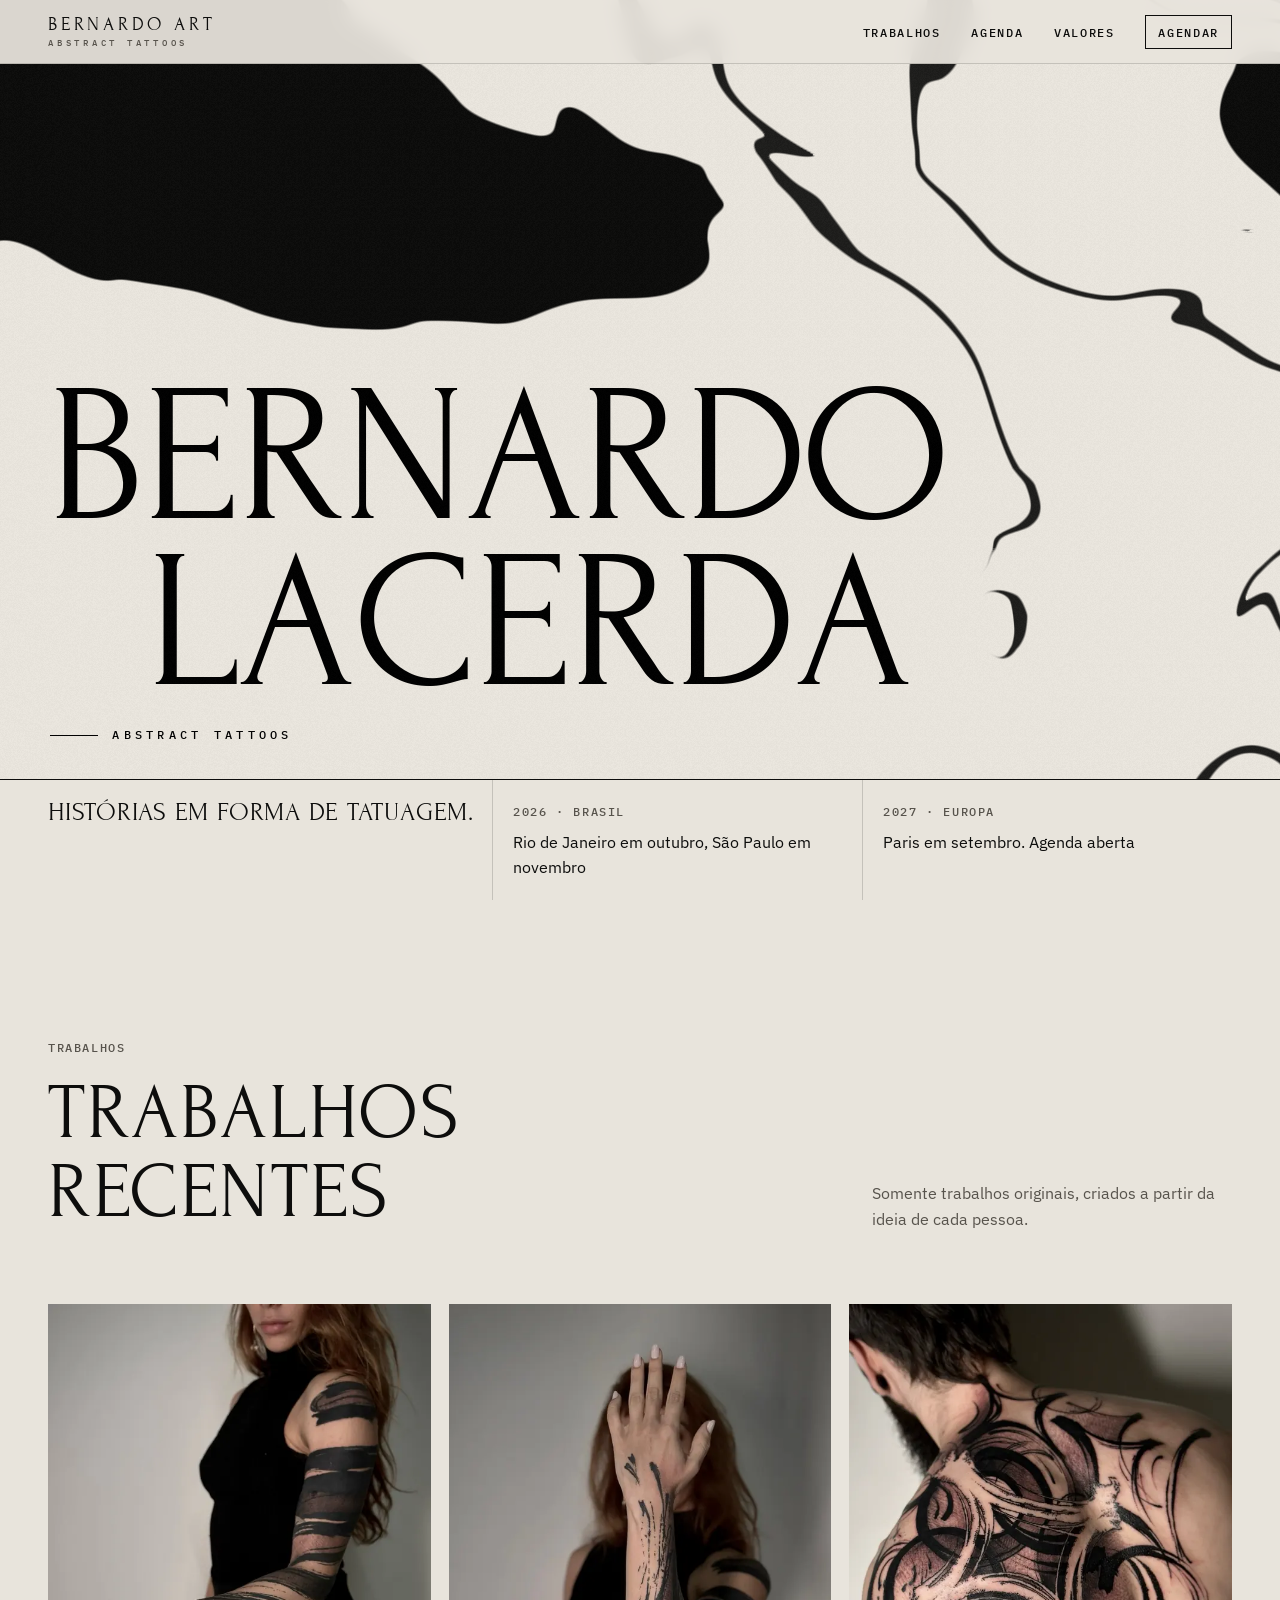
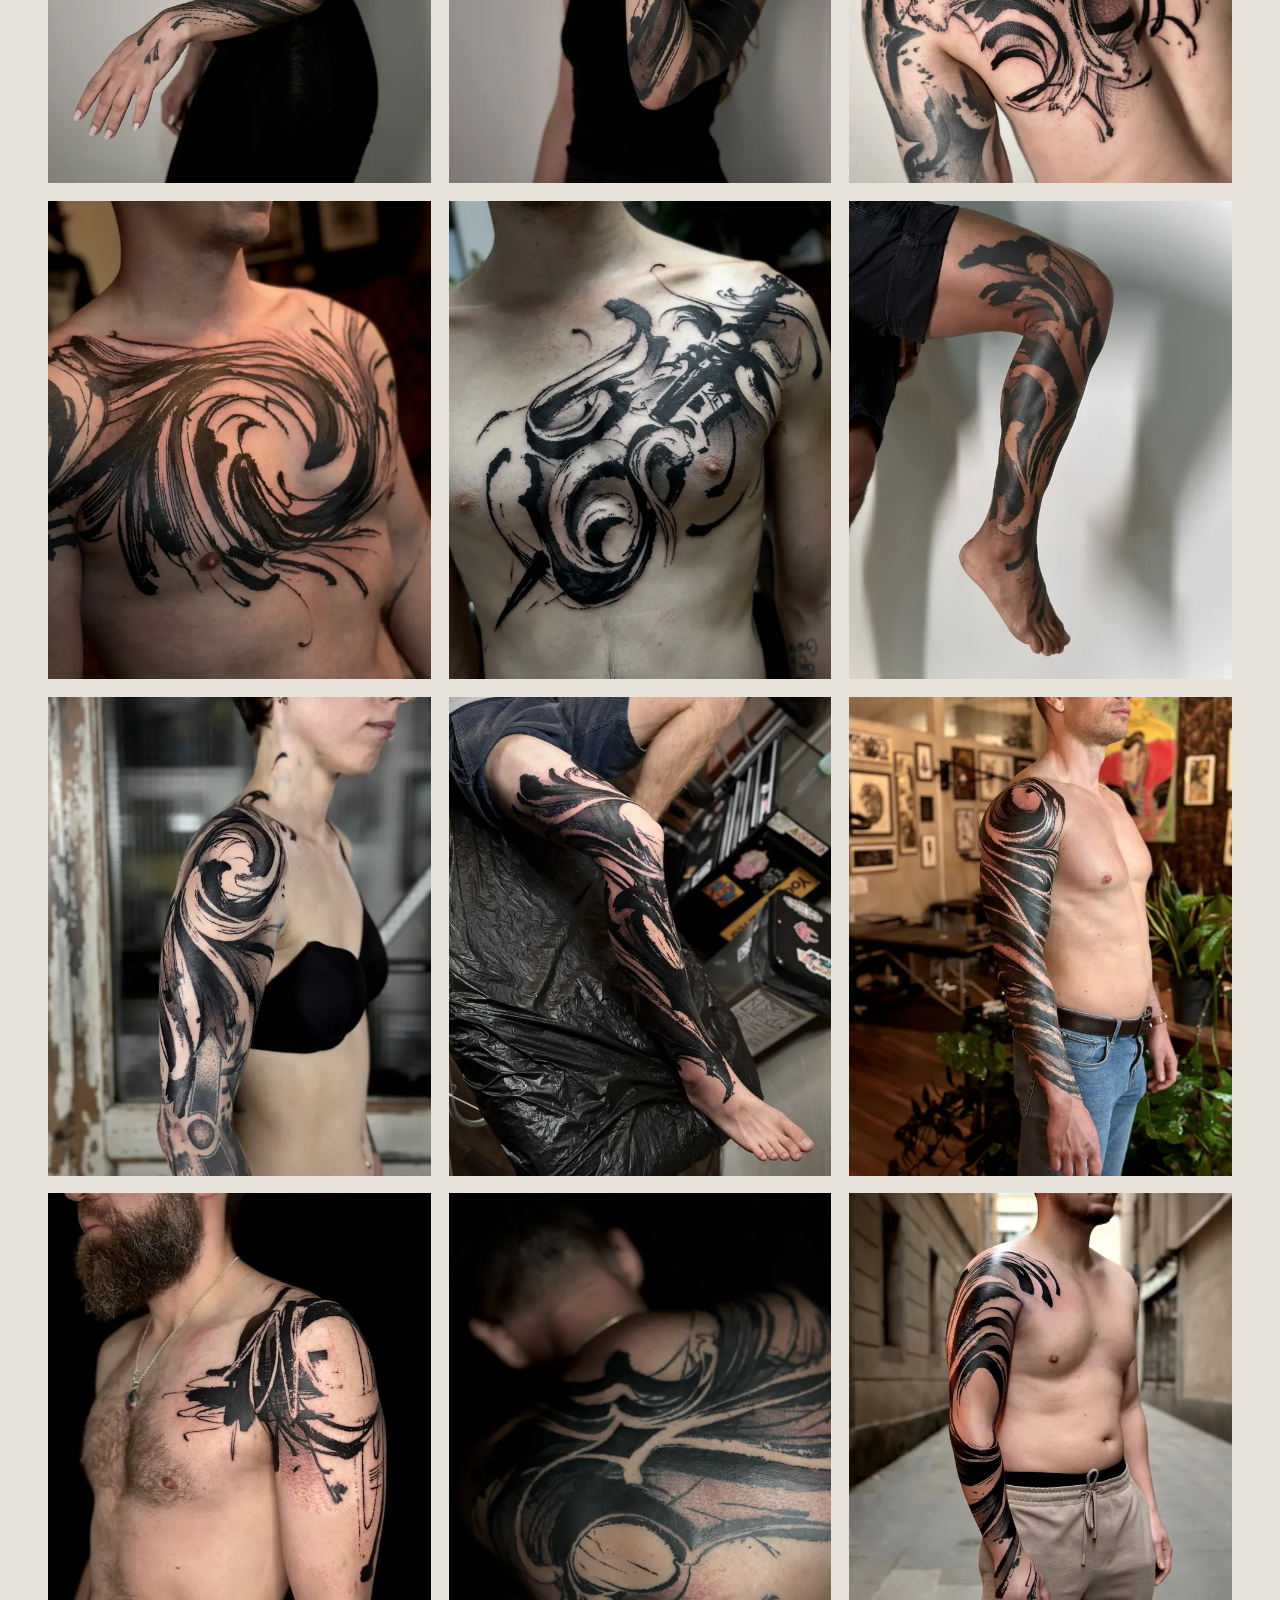
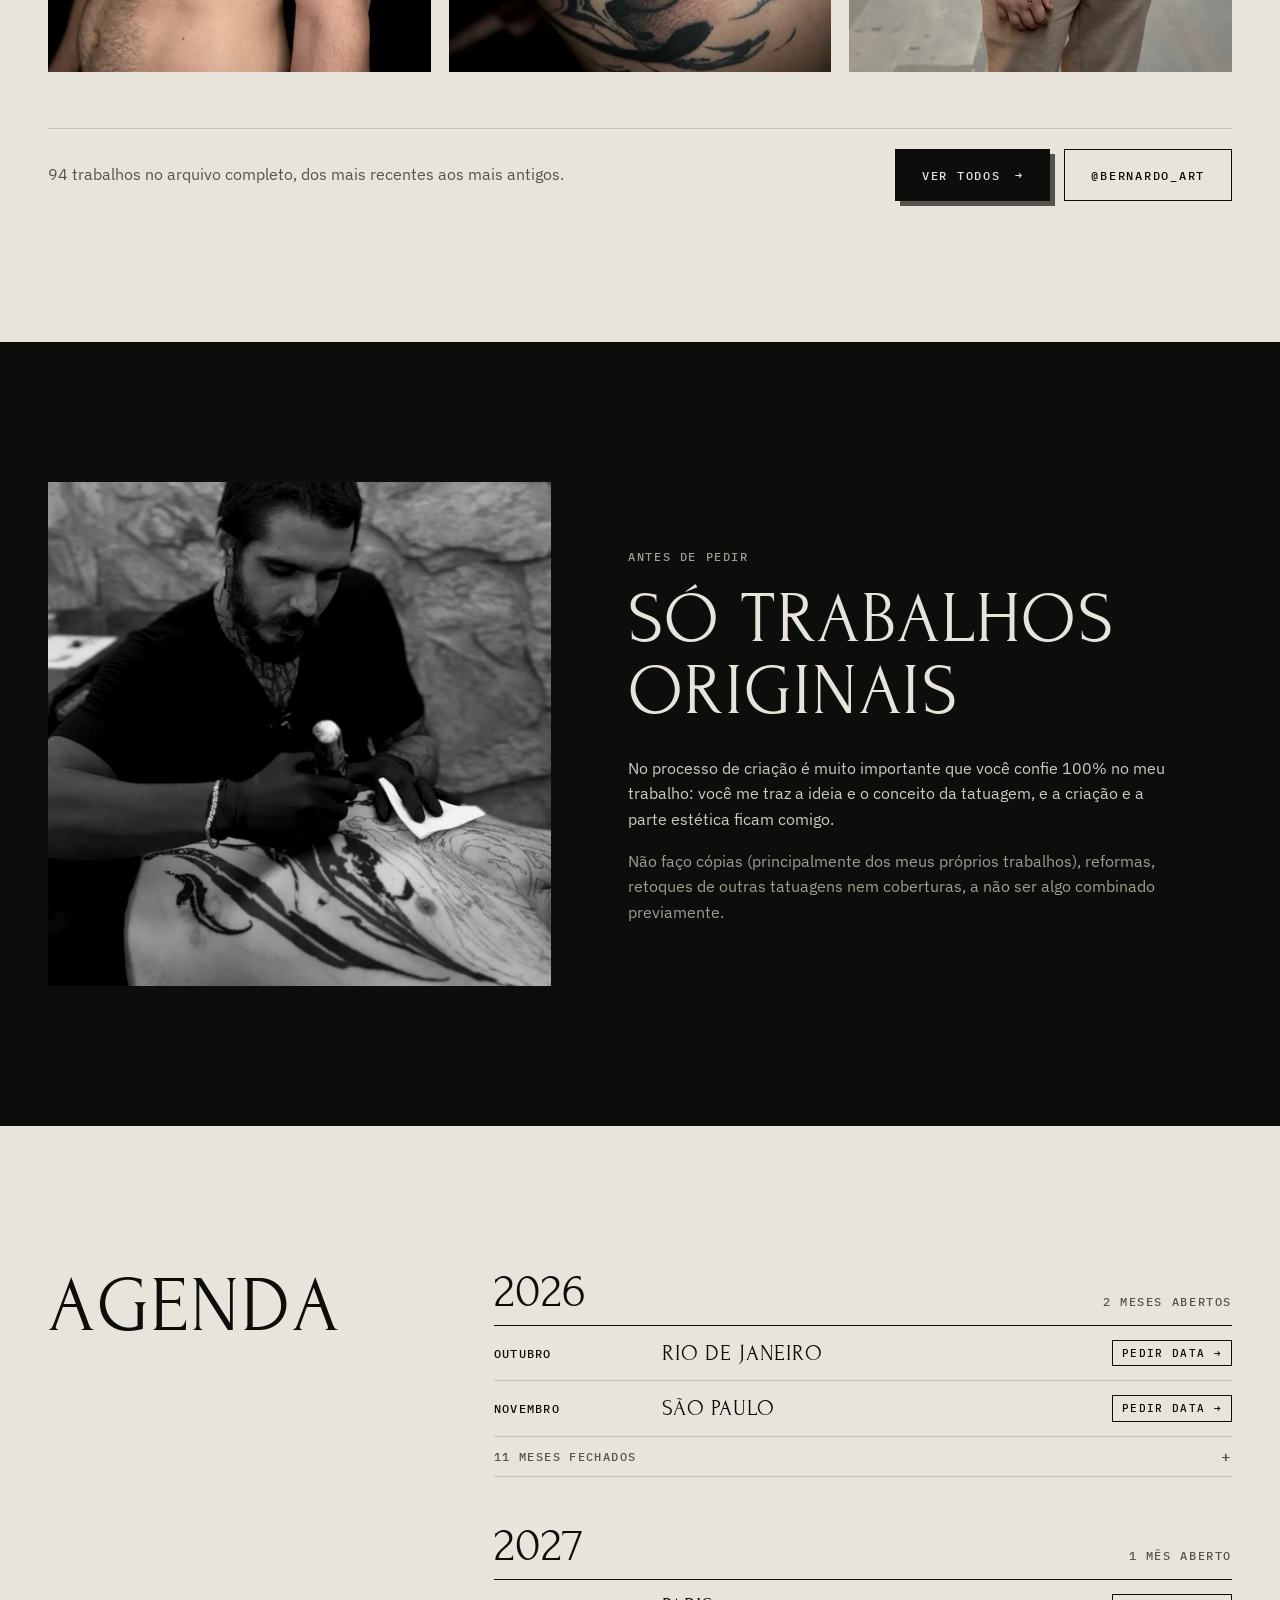
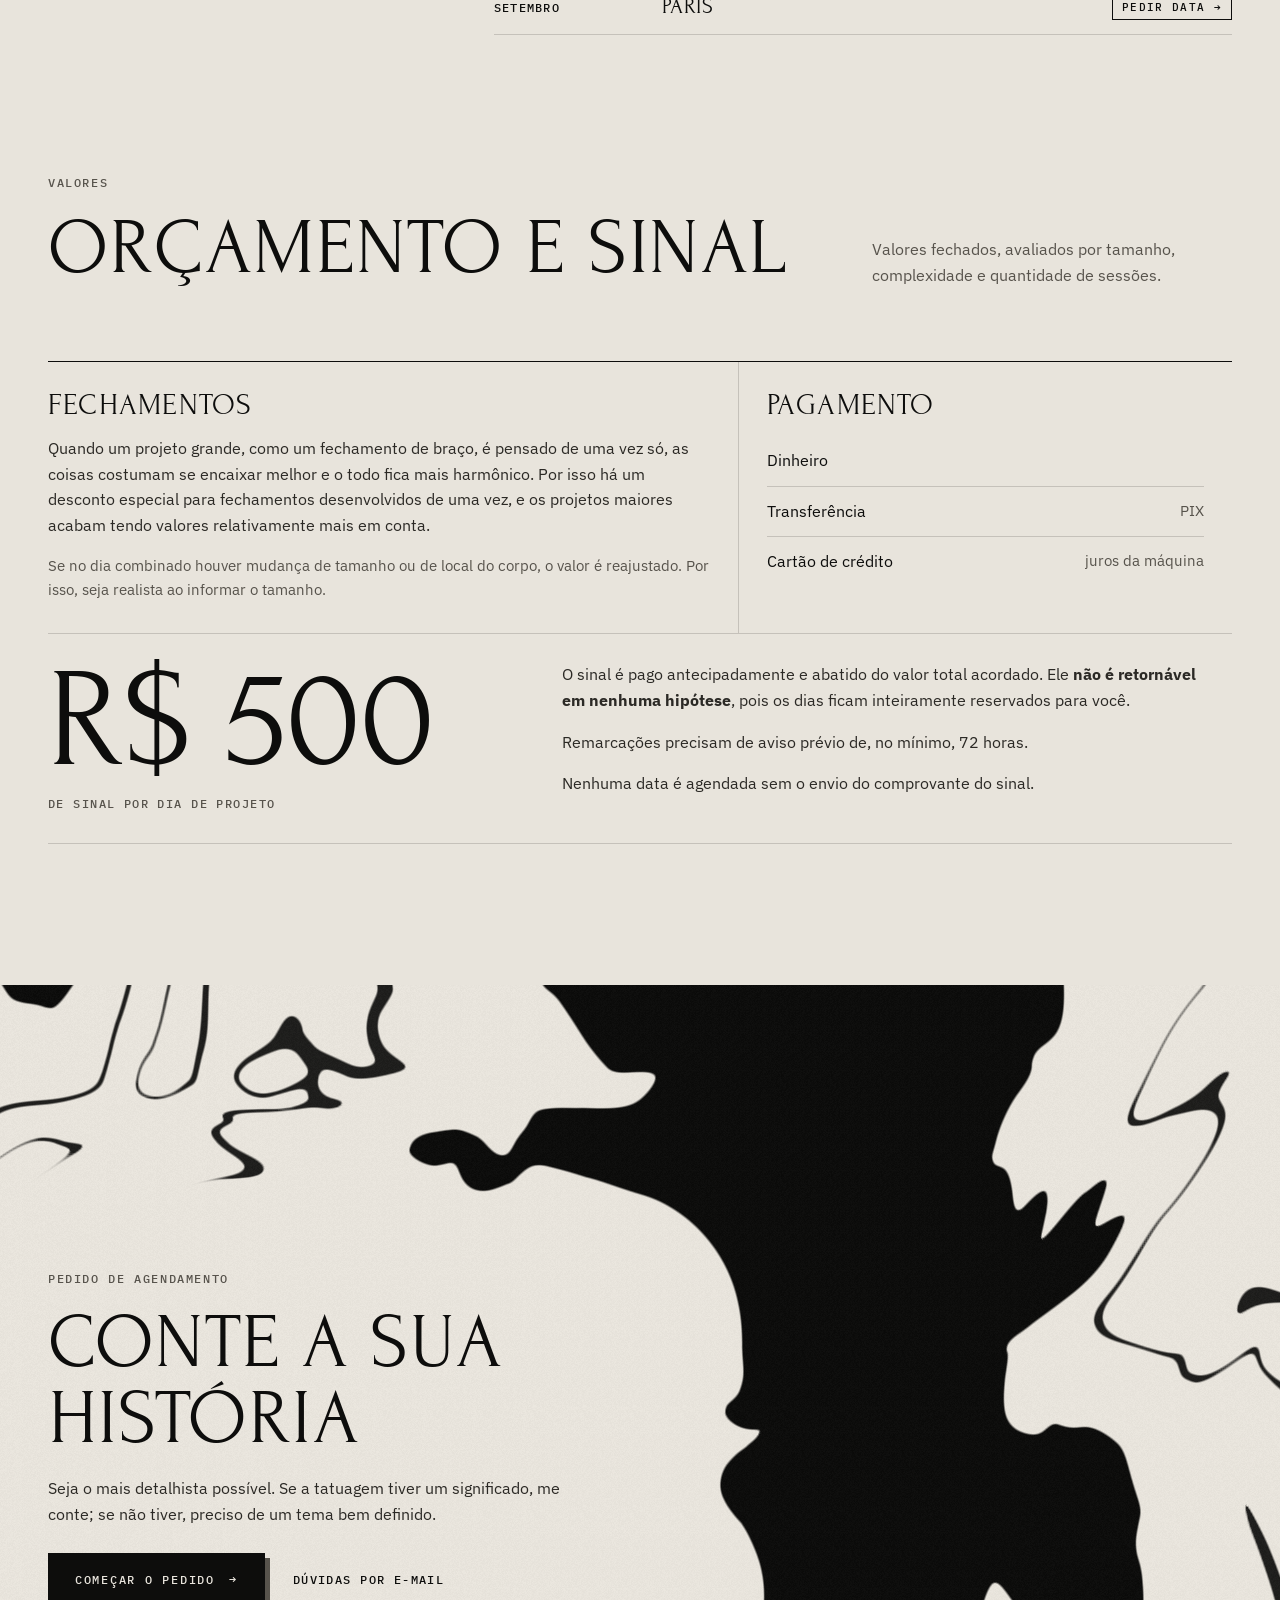
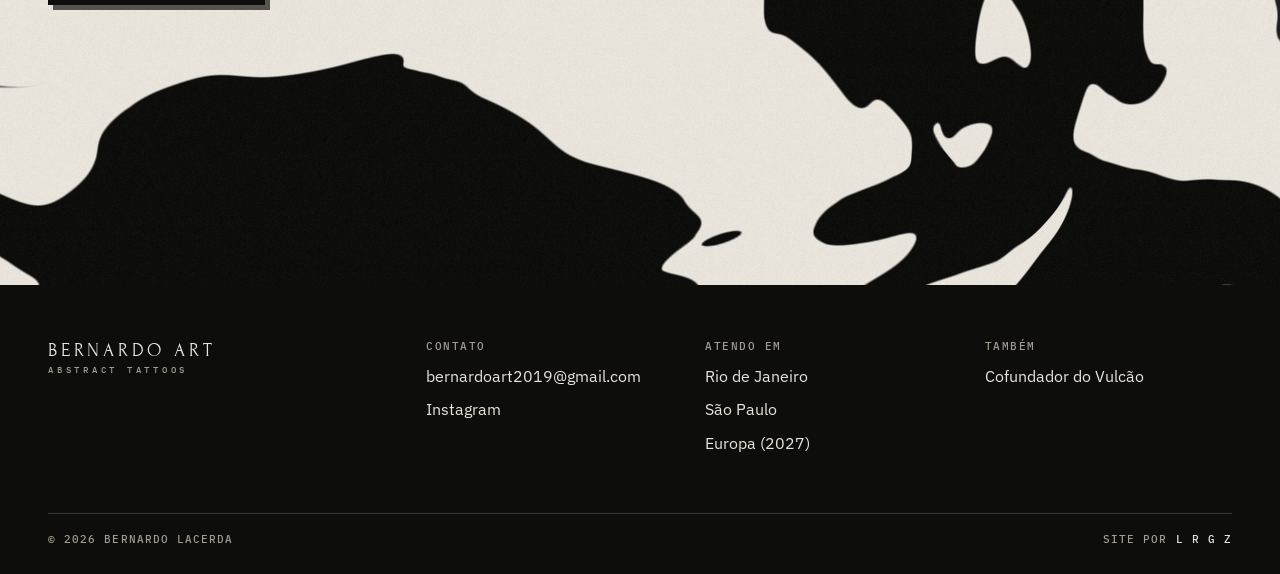
==== commit dbef7e16: "Vídeos do celular em 60 fps e com compressão mais leve Co-Authored-By: Claude Opus 5.5 <noreply@anth" ====
--- a/index.html
+++ b/index.html
@@ -26,7 +26,7 @@
 <link rel="preconnect" href="https://fonts.googleapis.com">
 <link rel="preconnect" href="https://fonts.gstatic.com" crossorigin>
 <link rel="stylesheet" href="https://fonts.googleapis.com/css2?family=Forum&family=IBM+Plex+Mono:wght@400;500&family=IBM+Plex+Sans:ital,wght@0,400;0,500;0,600;1,400&display=swap">
-<link rel="stylesheet" href="assets/css/estilo.css?v=24">
+<link rel="stylesheet" href="assets/css/estilo.css?v=25">
 <script>document.documentElement.classList.add("js")</script>
 </head>
 <body>
@@ -213,9 +213,9 @@
   <button class="luz__btn luz__prox" type="button" data-luz-prox aria-label="Próxima foto">→</button>
 </dialog>
 
-<script src="assets/js/agenda.js?v=24"></script>
-<script src="assets/js/obras.js?v=24"></script>
-<script src="assets/js/site.js?v=24"></script>
-<script src="assets/js/tinta.js?v=24"></script>
+<script src="assets/js/agenda.js?v=25"></script>
+<script src="assets/js/obras.js?v=25"></script>
+<script src="assets/js/site.js?v=25"></script>
+<script src="assets/js/tinta.js?v=25"></script>
 </body>
 </html>
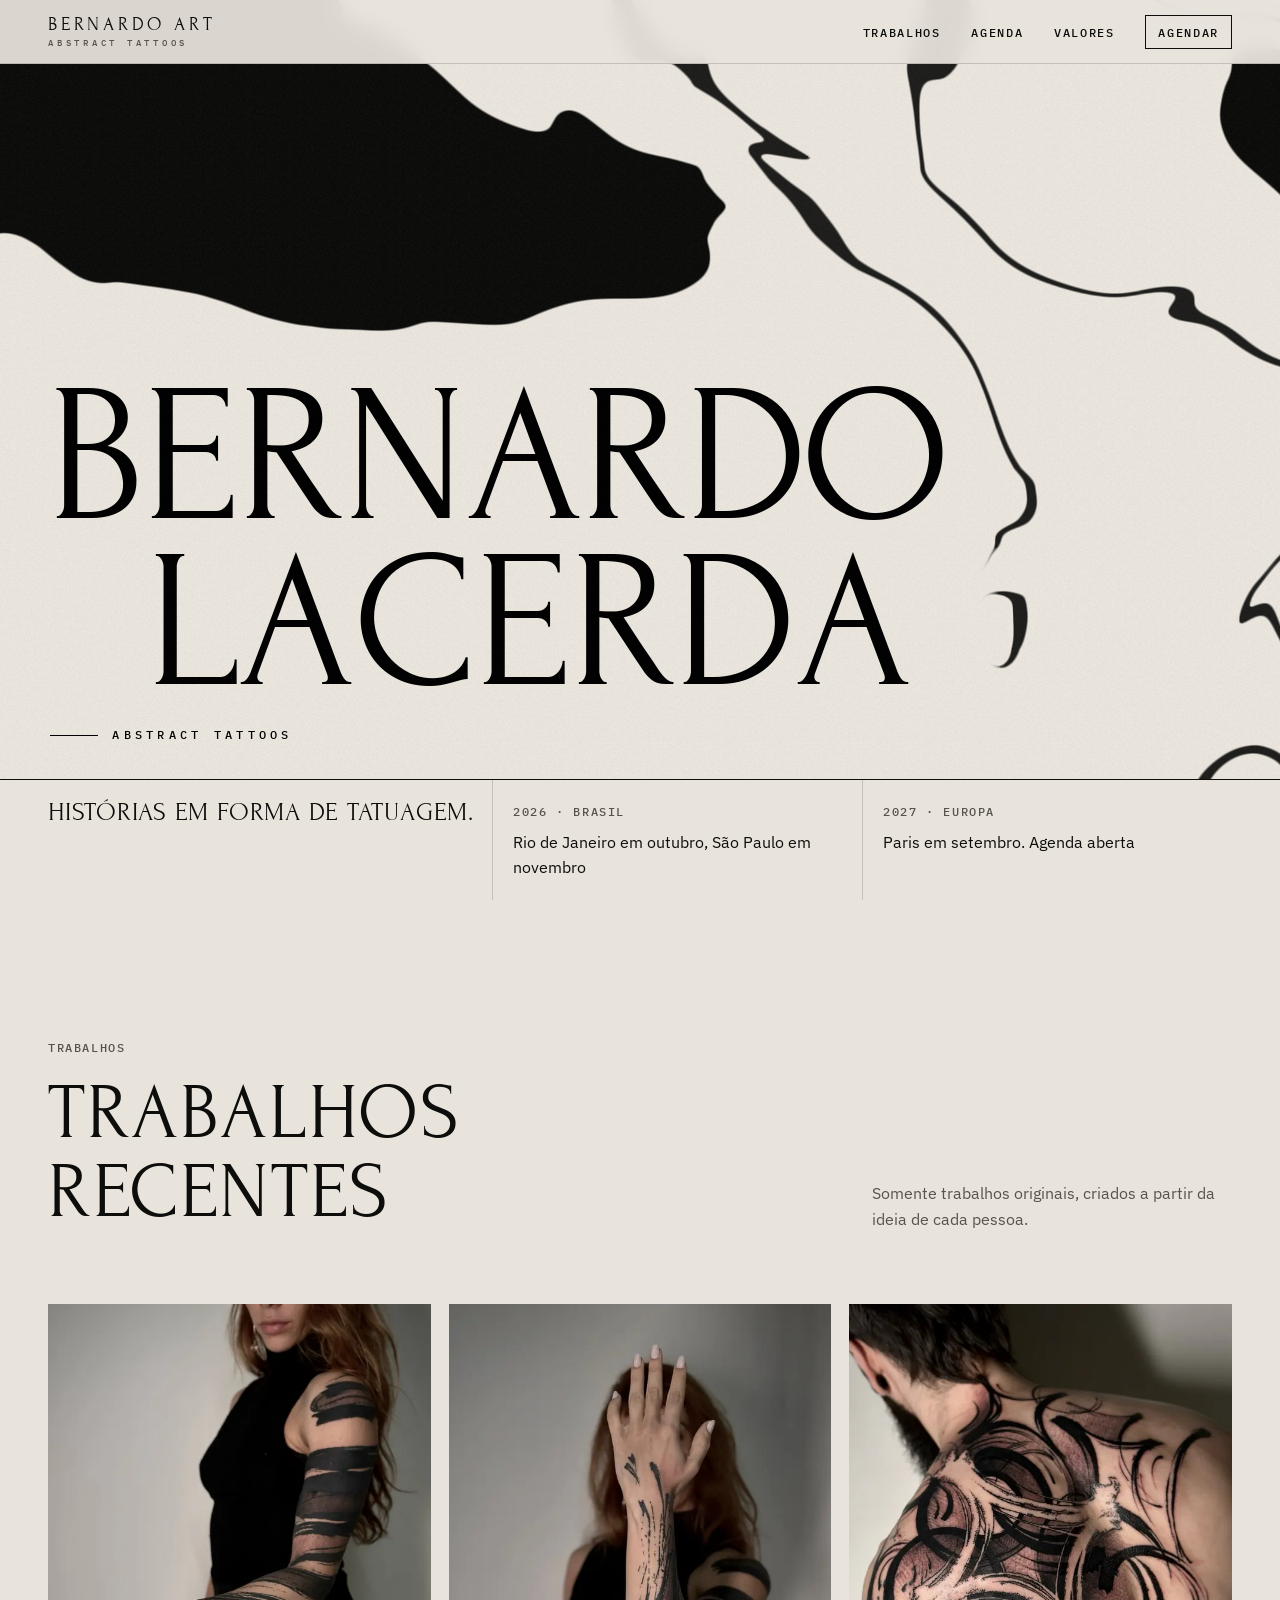
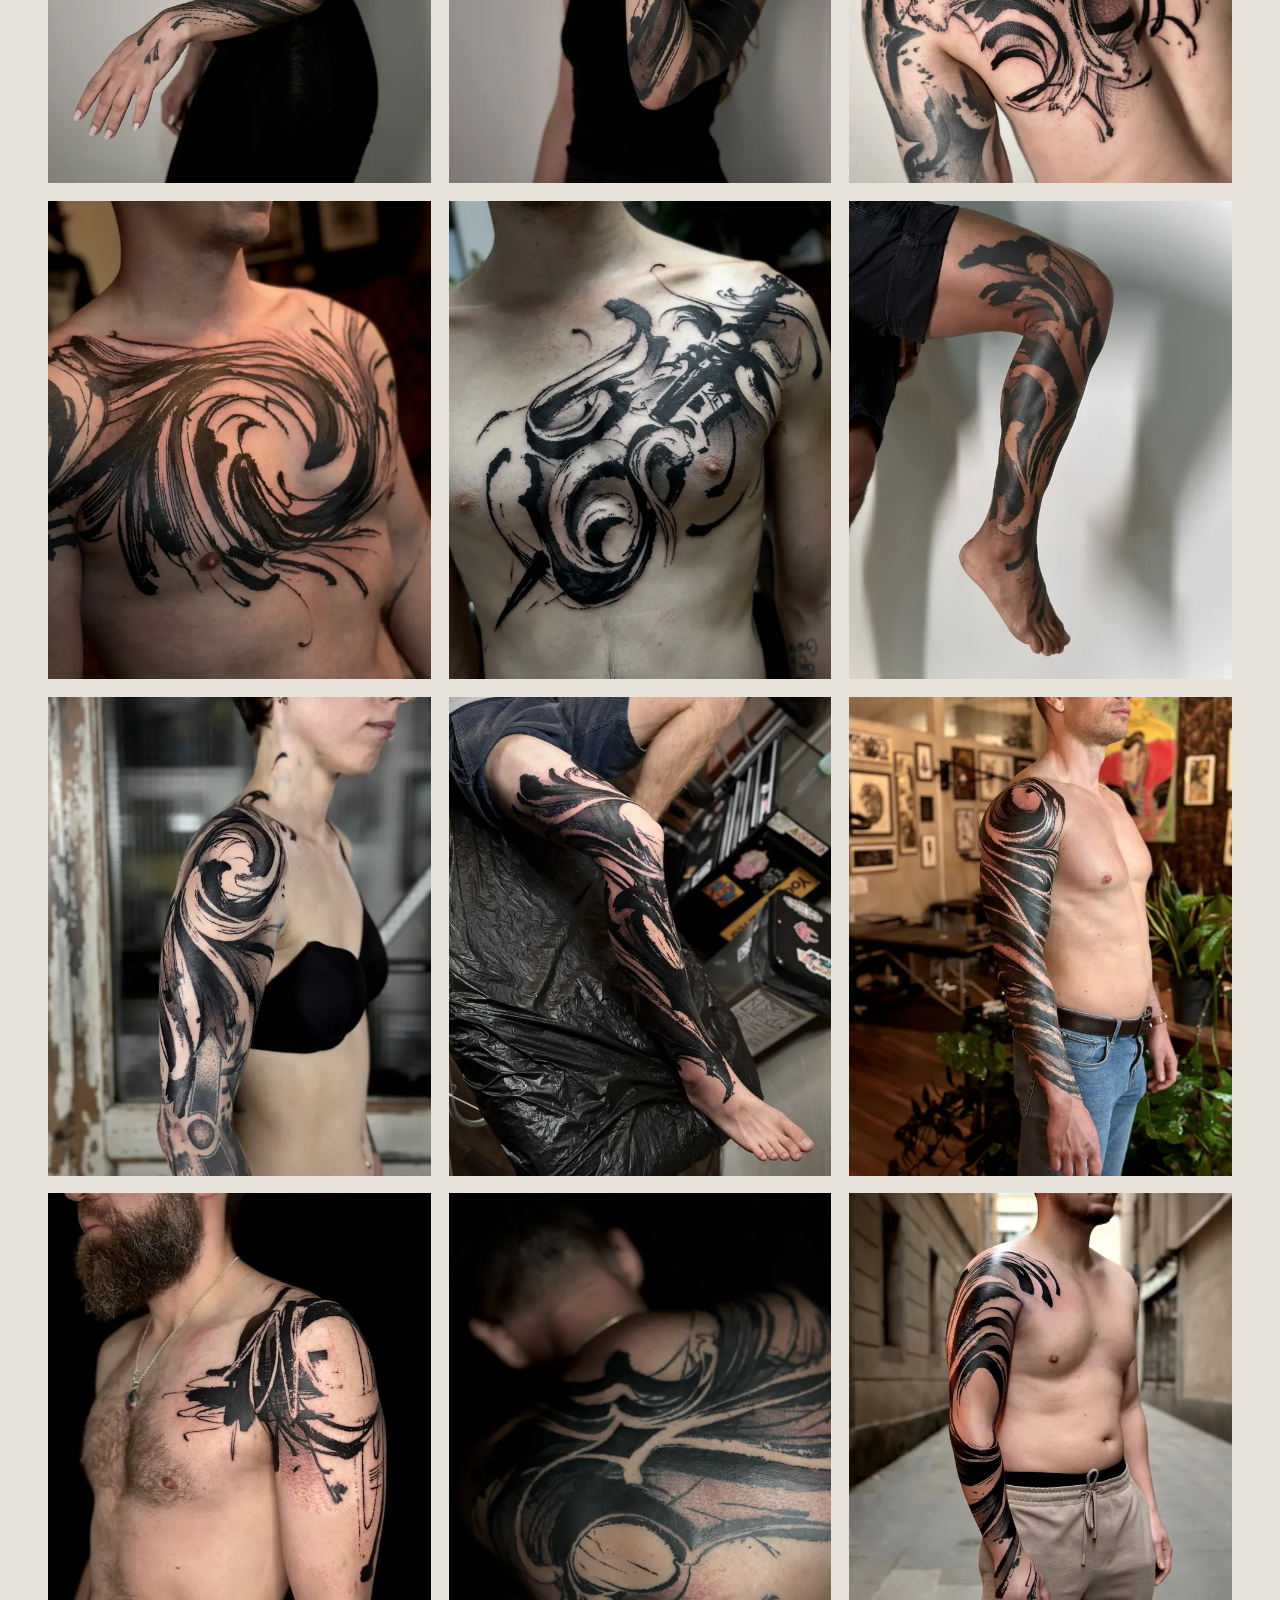
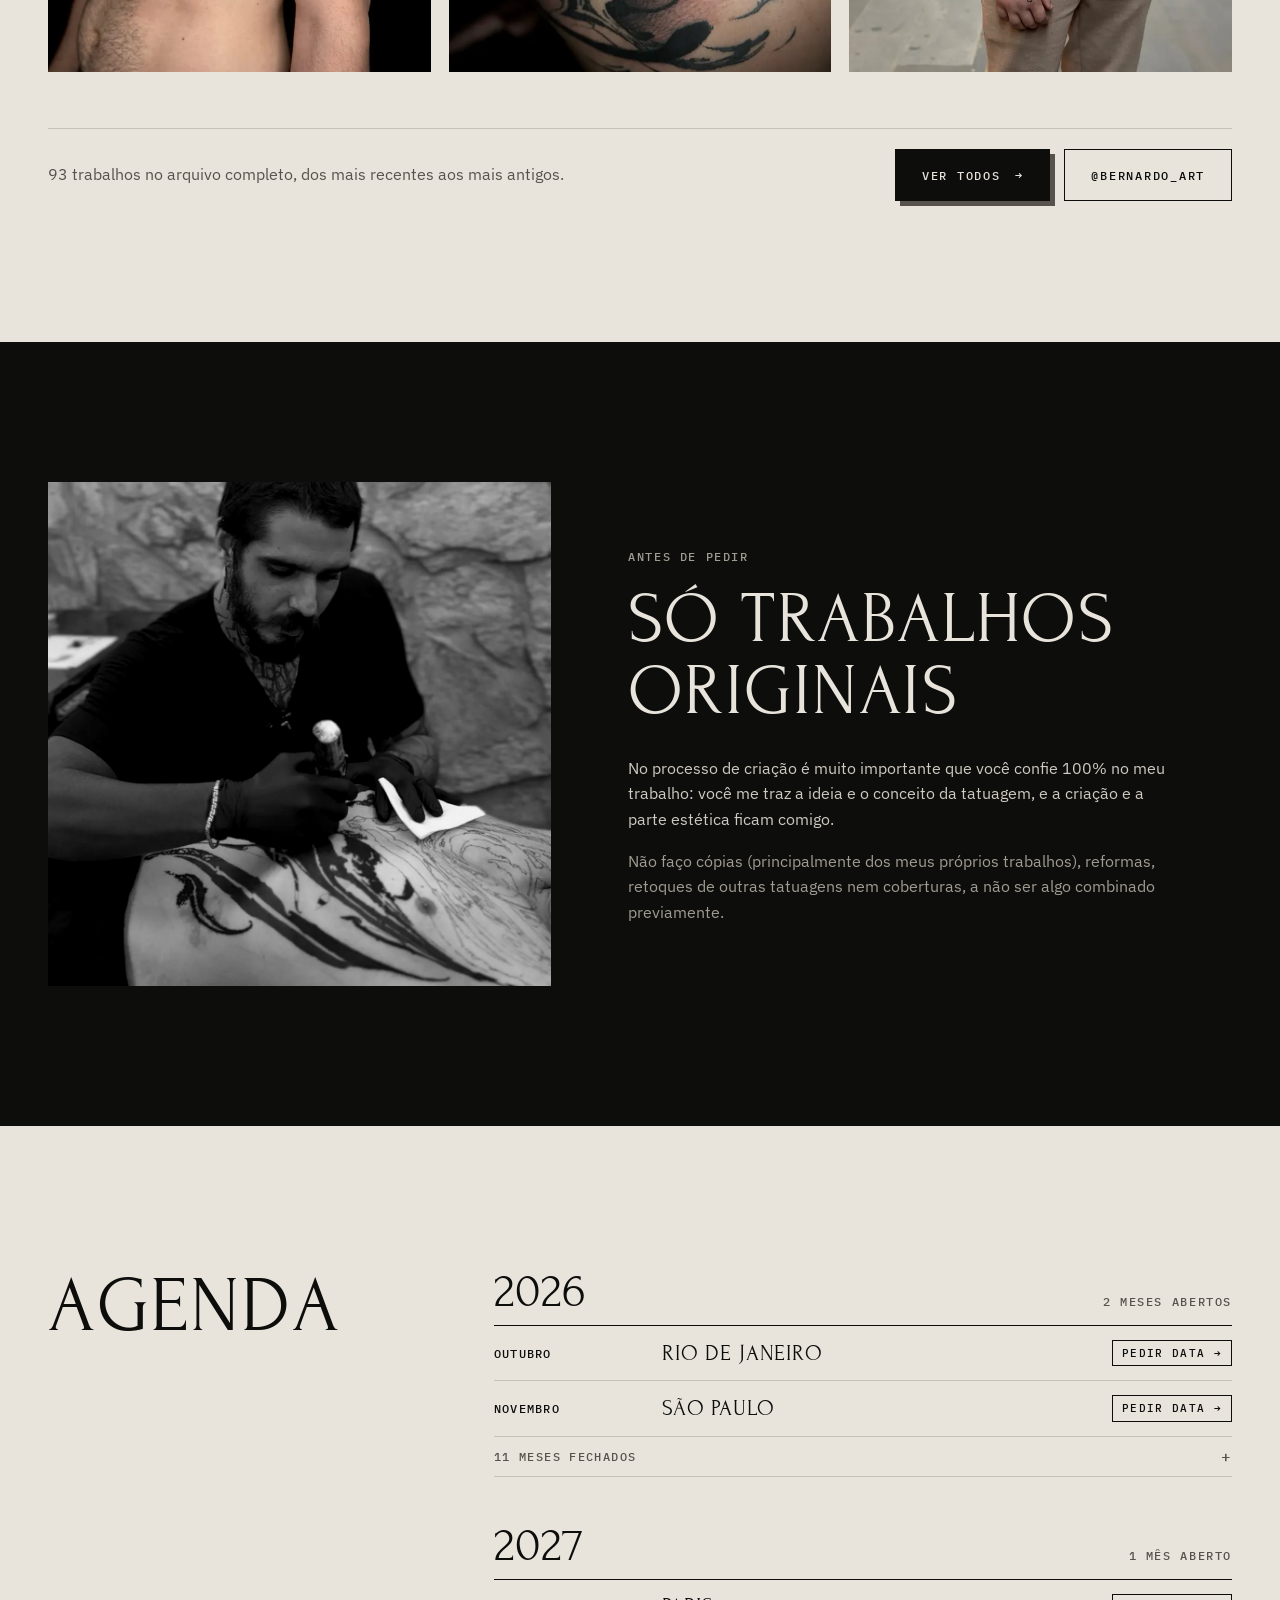
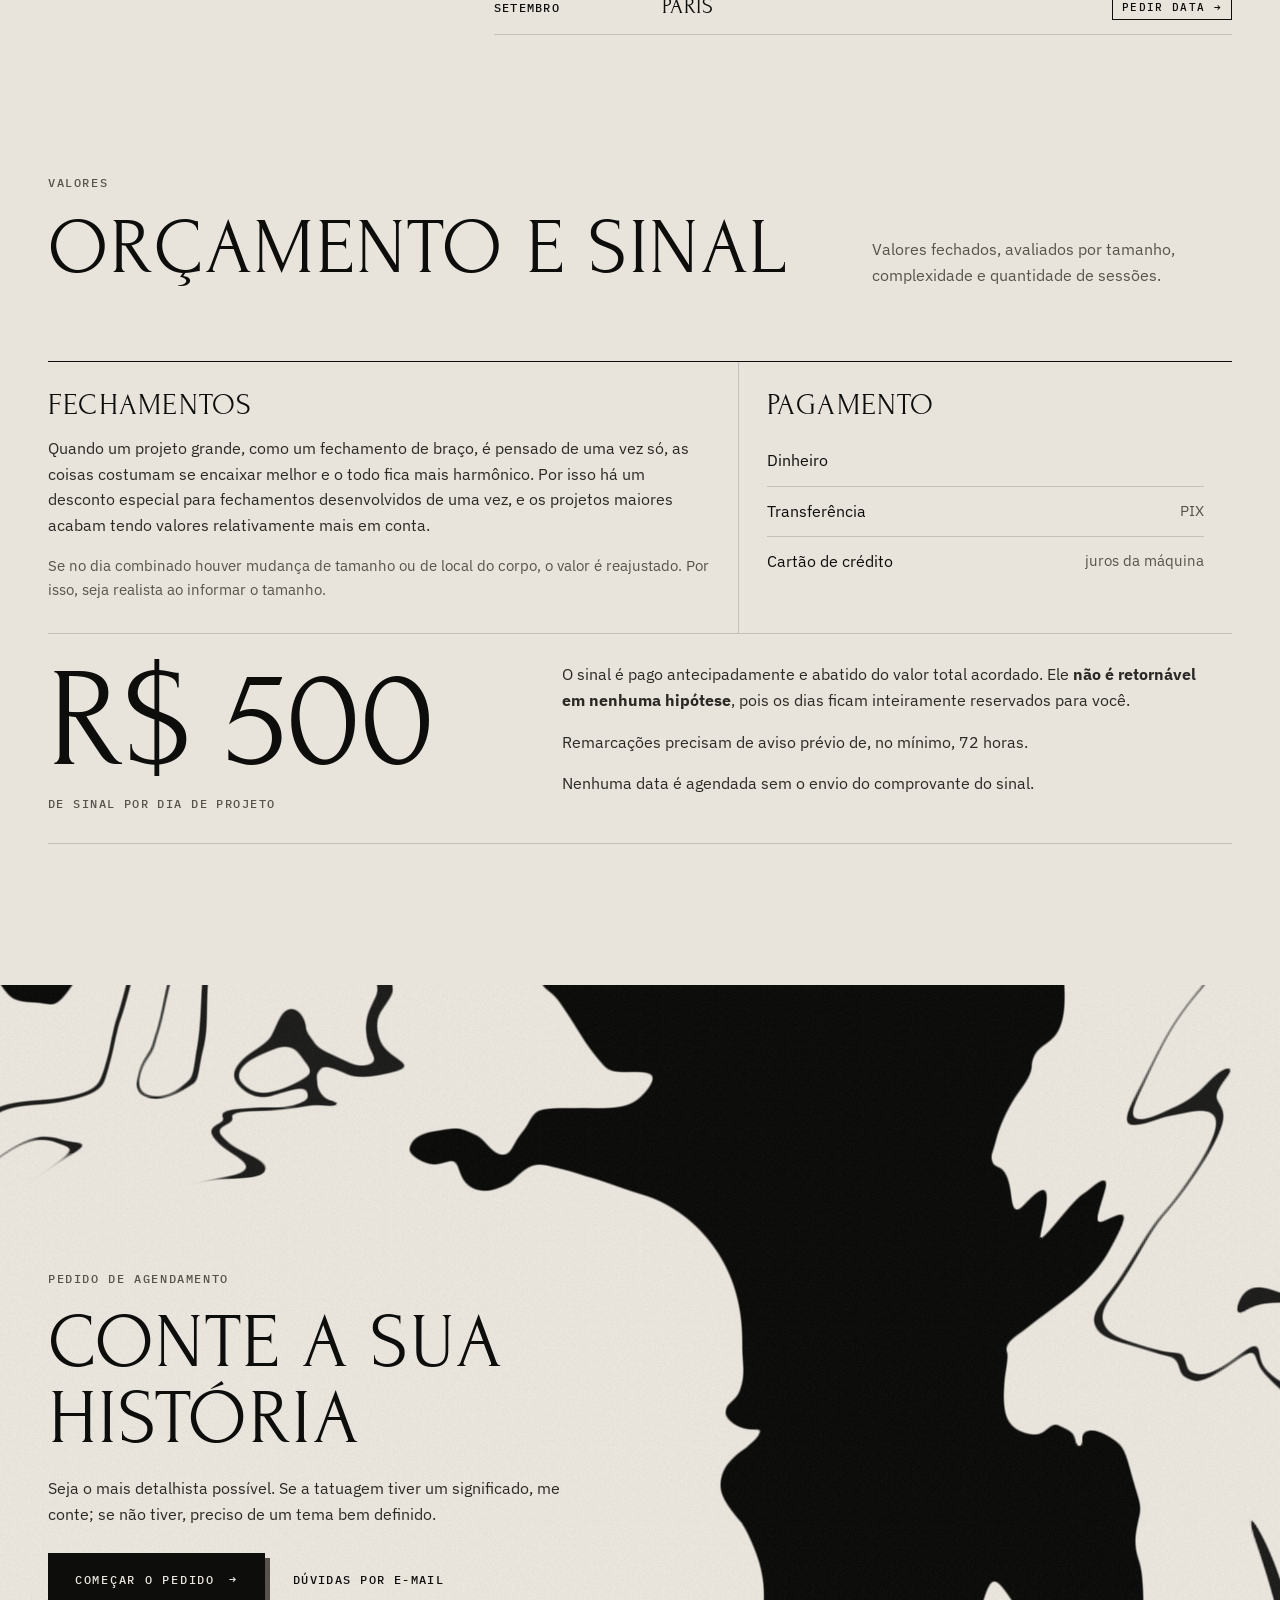
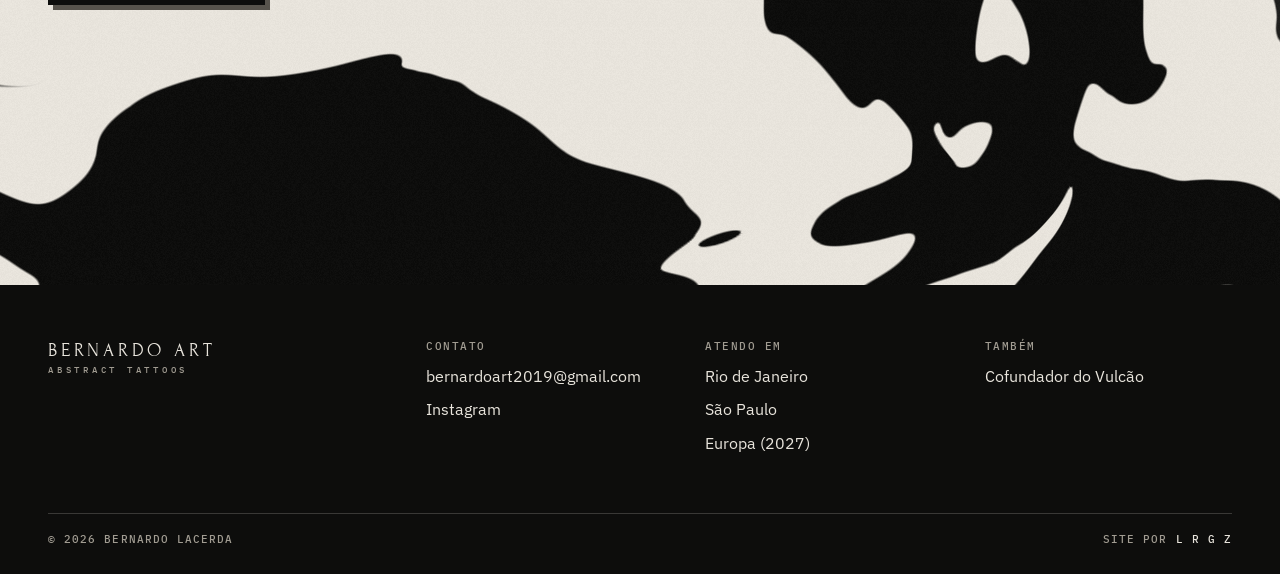
==== commit 7c847dbd: "Remove a foto dele desenhando com o texto BERNARDO ART do portfólio Co-Authored-By: Claude Opus 5.5 " ====
--- a/index.html
+++ b/index.html
@@ -26,7 +26,7 @@
 <link rel="preconnect" href="https://fonts.googleapis.com">
 <link rel="preconnect" href="https://fonts.gstatic.com" crossorigin>
 <link rel="stylesheet" href="https://fonts.googleapis.com/css2?family=Forum&family=IBM+Plex+Mono:wght@400;500&family=IBM+Plex+Sans:ital,wght@0,400;0,500;0,600;1,400&display=swap">
-<link rel="stylesheet" href="assets/css/estilo.css?v=25">
+<link rel="stylesheet" href="assets/css/estilo.css?v=26">
 <script>document.documentElement.classList.add("js")</script>
 </head>
 <body>
@@ -213,9 +213,9 @@
   <button class="luz__btn luz__prox" type="button" data-luz-prox aria-label="Próxima foto">→</button>
 </dialog>
 
-<script src="assets/js/agenda.js?v=25"></script>
-<script src="assets/js/obras.js?v=25"></script>
-<script src="assets/js/site.js?v=25"></script>
-<script src="assets/js/tinta.js?v=25"></script>
+<script src="assets/js/agenda.js?v=26"></script>
+<script src="assets/js/obras.js?v=26"></script>
+<script src="assets/js/site.js?v=26"></script>
+<script src="assets/js/tinta.js?v=26"></script>
 </body>
 </html>
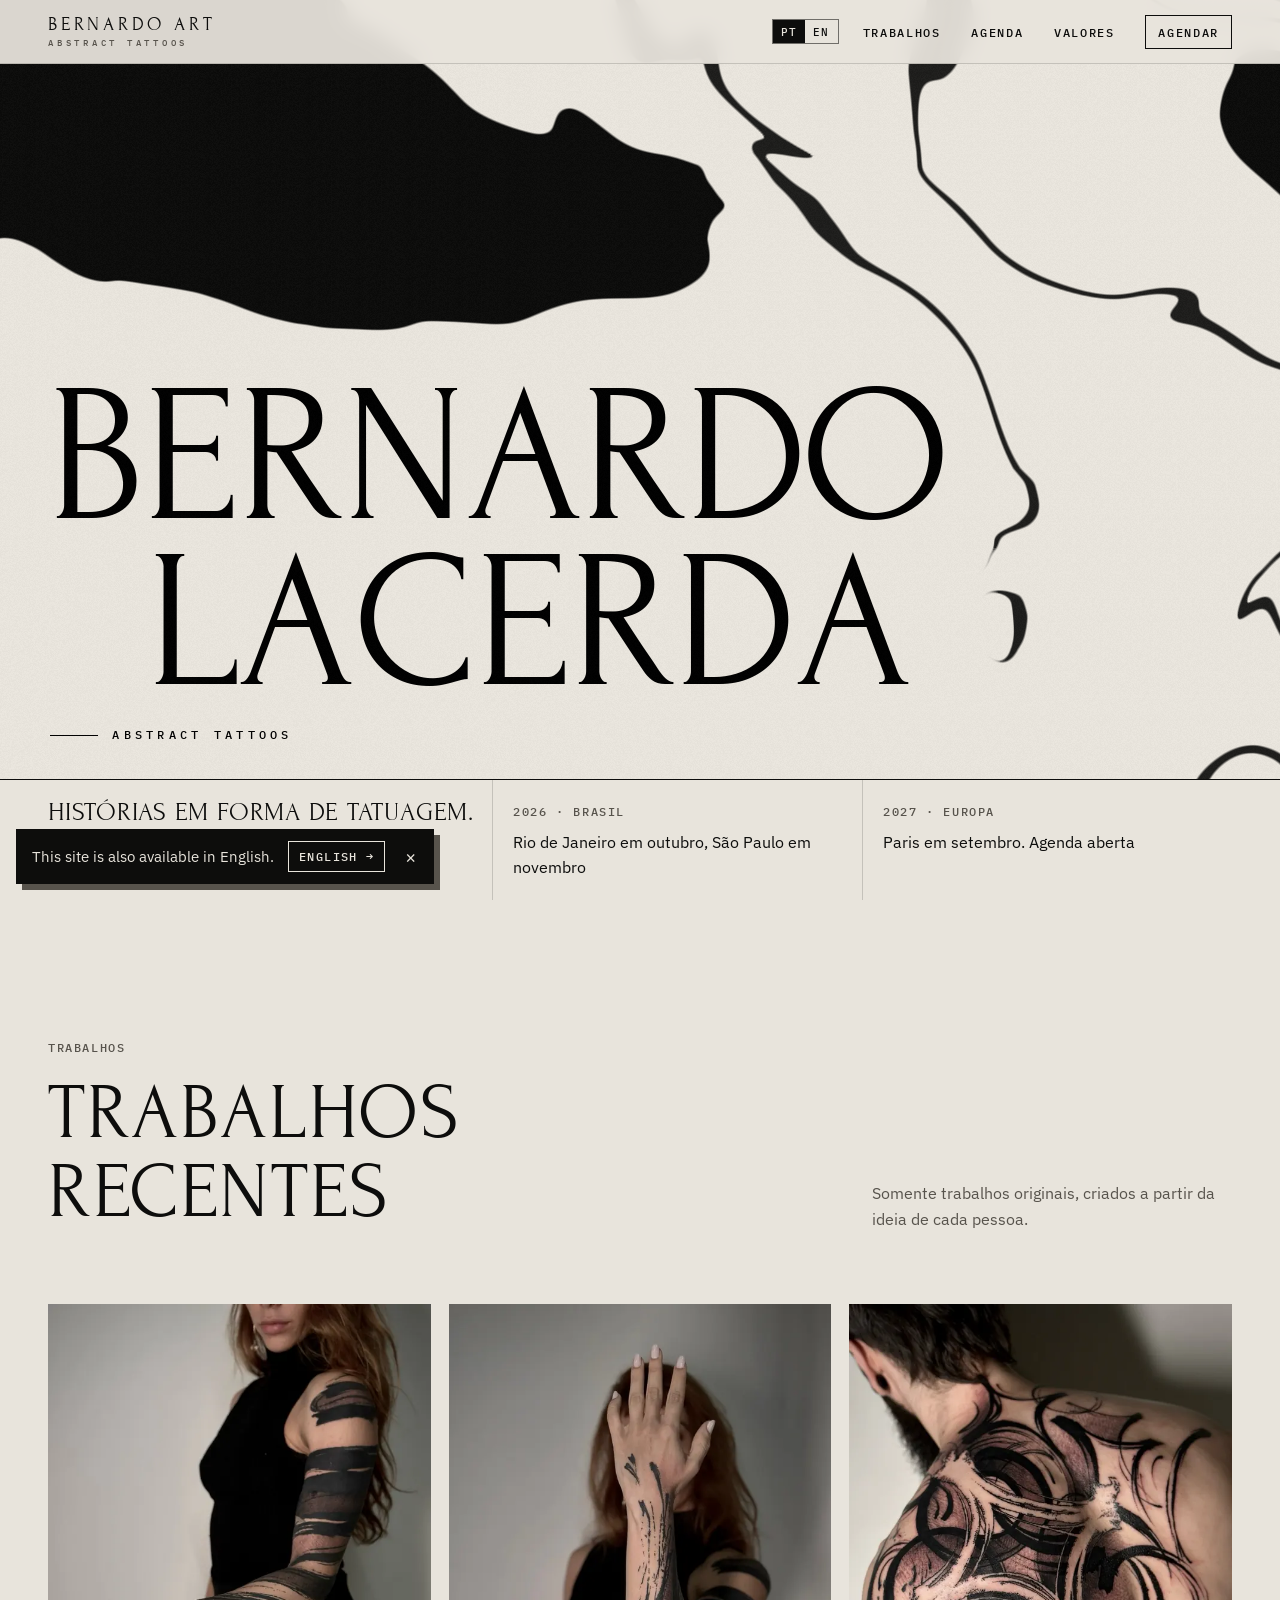
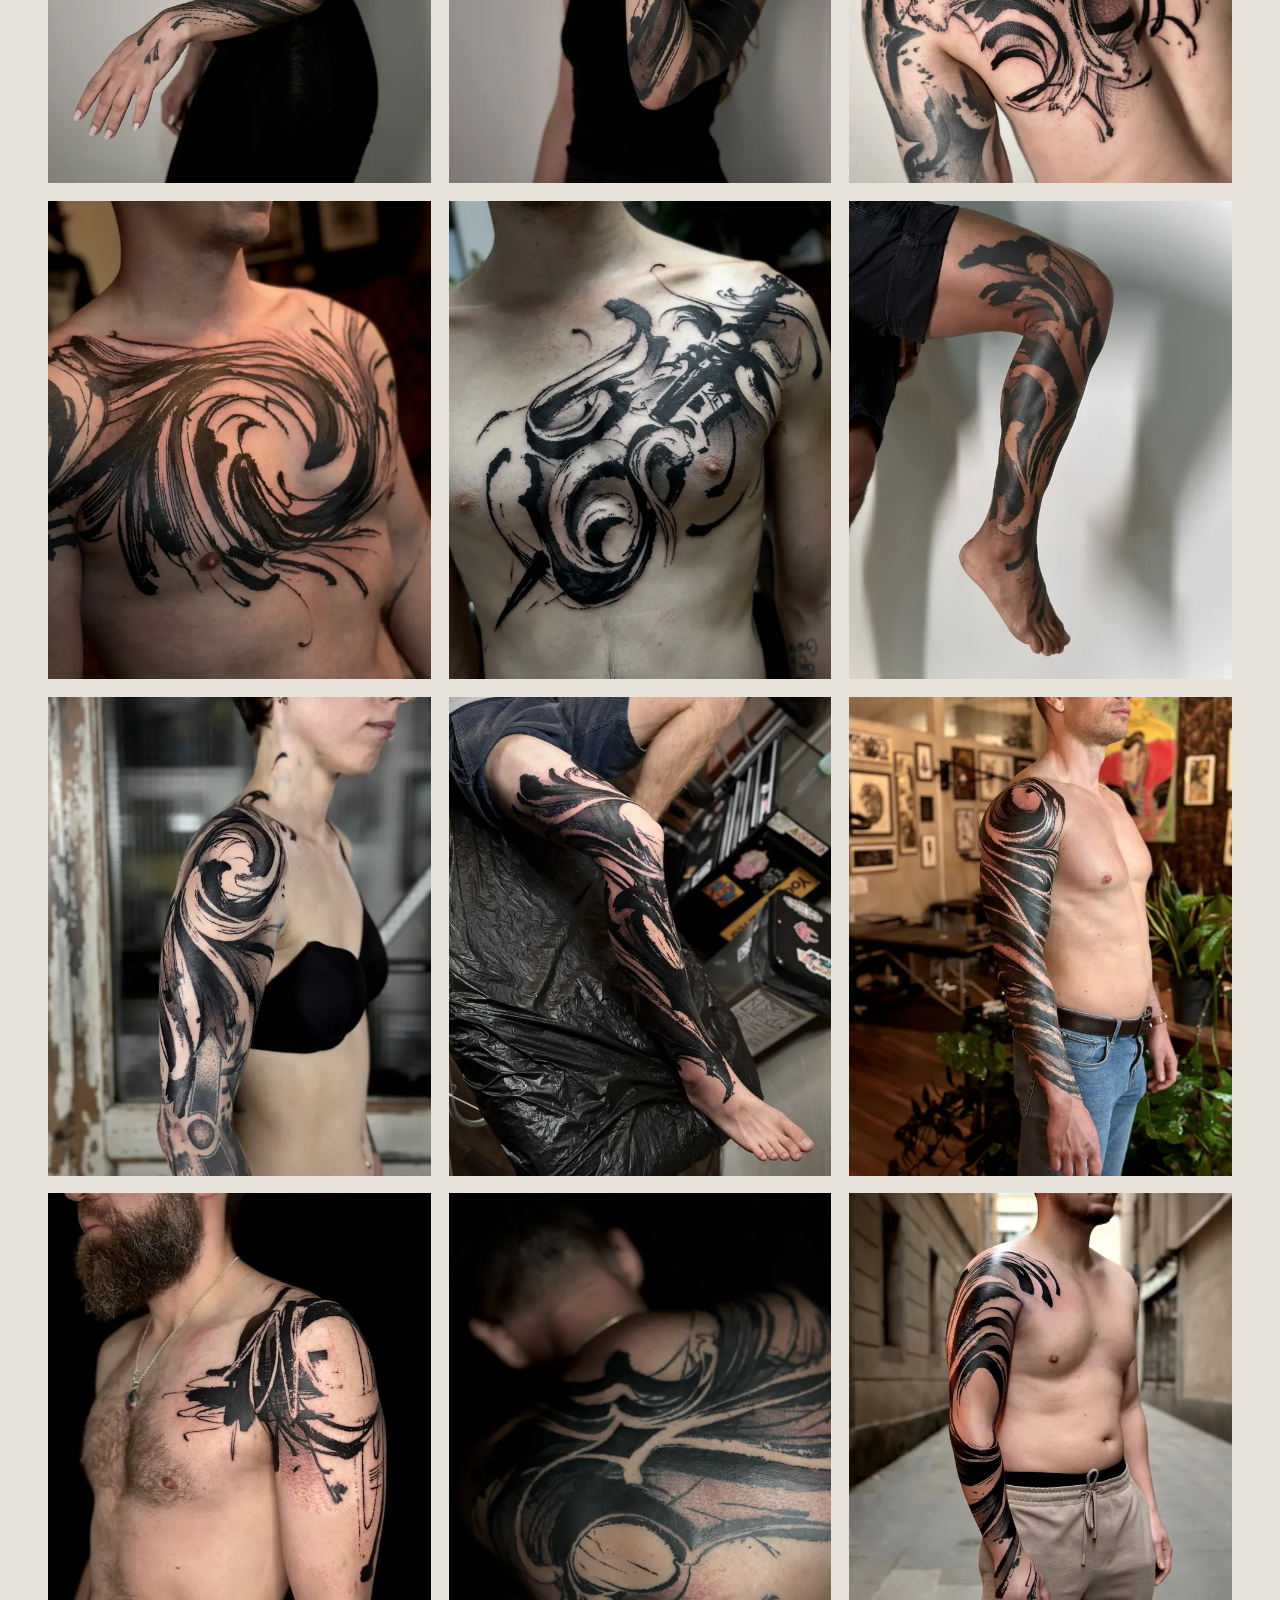
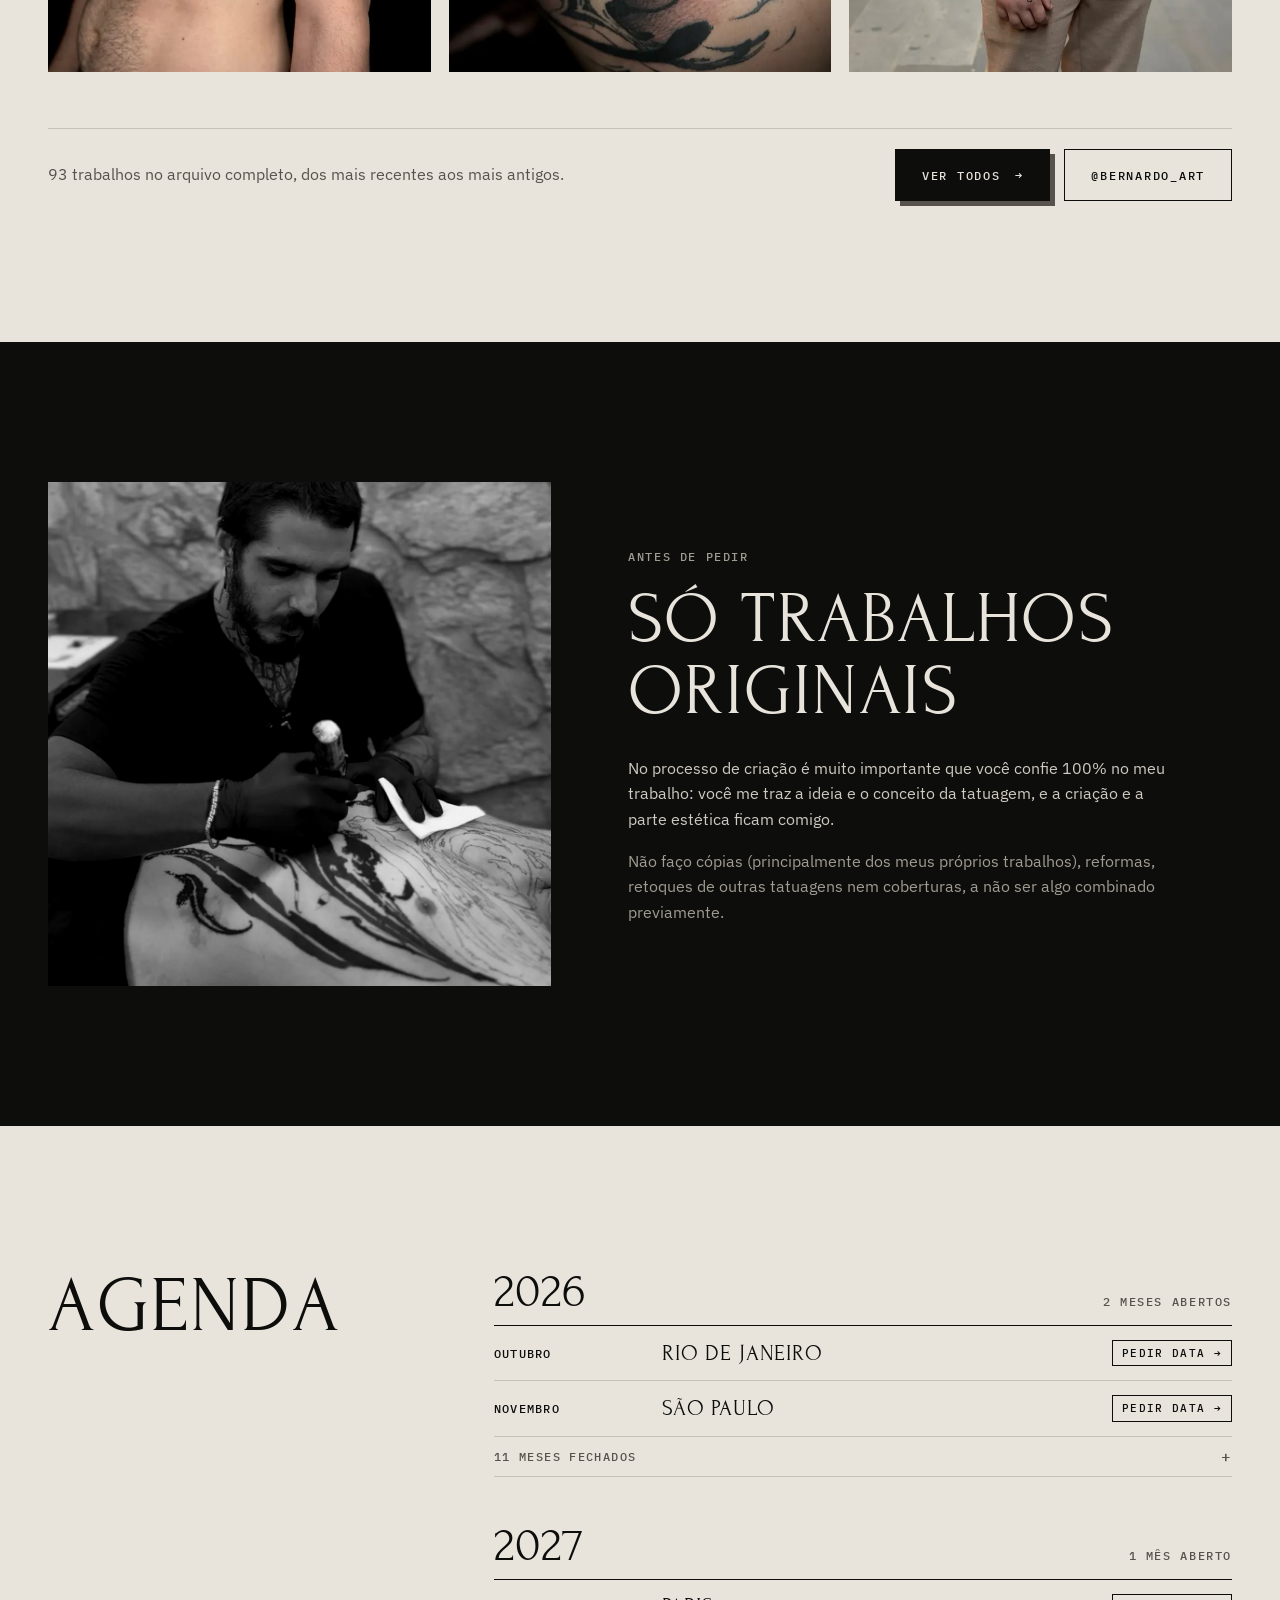
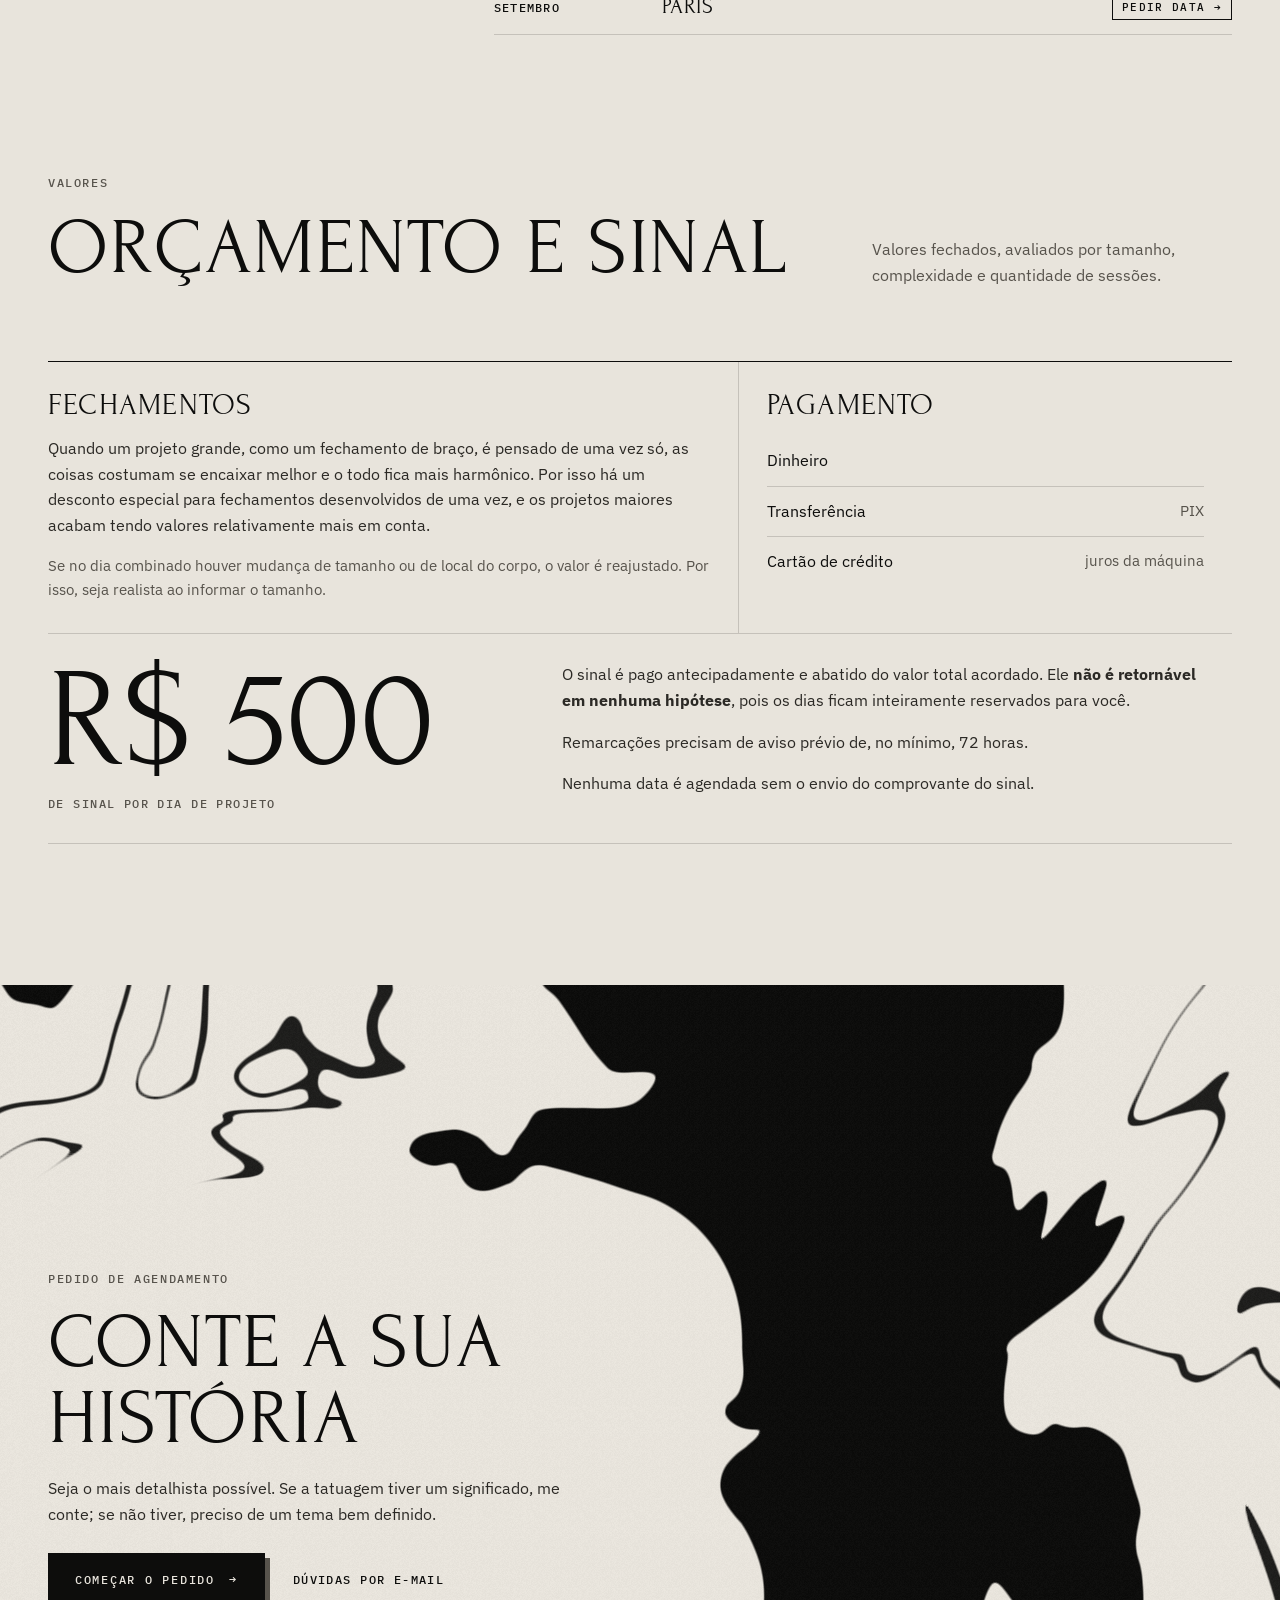
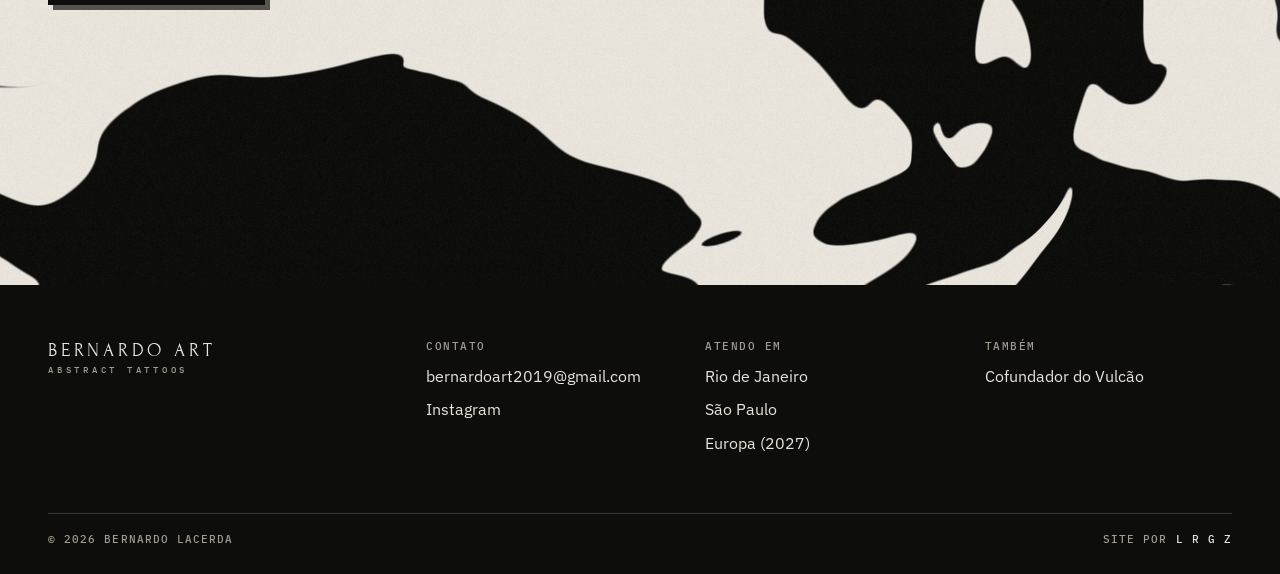
==== commit e1d41a9f: "Versão em inglês do site inteiro - en/: início, book, work e thanks, gerados de tools/traduzir.py a " ====
--- a/index.html
+++ b/index.html
@@ -10,6 +10,7 @@
 <meta property="og:type" content="website">
 <meta property="og:site_name" content="Bernardo Art">
 <meta property="og:locale" content="pt_BR">
+<meta property="og:locale:alternate" content="en_US">
 <meta property="og:url" content="https://azeugral.github.io/bernardo-art/">
 <meta property="og:title" content="Bernardo Lacerda">
 <meta property="og:description" content="Abstract tattoos. Histórias em forma de tatuagem.">
@@ -19,6 +20,9 @@
 <meta property="og:image:height" content="630">
 <meta property="og:image:alt" content="Bernardo Lacerda, abstract tattoos, sobre mármore de tinta preta">
 <meta name="twitter:card" content="summary_large_image">
+<link rel="alternate" hreflang="pt-BR" href="https://azeugral.github.io/bernardo-art/">
+<link rel="alternate" hreflang="en" href="https://azeugral.github.io/bernardo-art/en/">
+<link rel="alternate" hreflang="x-default" href="https://azeugral.github.io/bernardo-art/">
 <link rel="icon" href="favicon.ico" sizes="48x48">
 <link rel="icon" href="assets/img/favicon-32.png" type="image/png" sizes="32x32">
 <link rel="icon" href="assets/img/favicon-192.png" type="image/png" sizes="192x192">
@@ -26,7 +30,7 @@
 <link rel="preconnect" href="https://fonts.googleapis.com">
 <link rel="preconnect" href="https://fonts.gstatic.com" crossorigin>
 <link rel="stylesheet" href="https://fonts.googleapis.com/css2?family=Forum&family=IBM+Plex+Mono:wght@400;500&family=IBM+Plex+Sans:ital,wght@0,400;0,500;0,600;1,400&display=swap">
-<link rel="stylesheet" href="assets/css/estilo.css?v=26">
+<link rel="stylesheet" href="assets/css/estilo.css?v=27">
 <script>document.documentElement.classList.add("js")</script>
 </head>
 <body>
@@ -35,6 +39,7 @@
 <header class="topo" data-topo>
   <div class="wrap topo__in">
     <a class="marca" href="./" aria-label="Bernardo Art, início"><b>Bernardo Art</b><small>Abstract tattoos</small></a>
+    <div class="idioma" role="group" aria-label="Idioma / Language"><span aria-current="true">PT</span><a href="en/" hreflang="en" lang="en" data-idioma-en>EN</a></div>
     <button class="menu-btn" type="button" aria-expanded="false" aria-controls="menu" data-menu-btn>Menu</button>
     <nav aria-label="Principal">
       <ul class="menu" id="menu">
@@ -213,9 +218,10 @@
   <button class="luz__btn luz__prox" type="button" data-luz-prox aria-label="Próxima foto">→</button>
 </dialog>
 
-<script src="assets/js/agenda.js?v=26"></script>
-<script src="assets/js/obras.js?v=26"></script>
-<script src="assets/js/site.js?v=26"></script>
-<script src="assets/js/tinta.js?v=26"></script>
+<script src="assets/js/idioma.js?v=27"></script>
+<script src="assets/js/agenda.js?v=27"></script>
+<script src="assets/js/obras.js?v=27"></script>
+<script src="assets/js/site.js?v=27"></script>
+<script src="assets/js/tinta.js?v=27"></script>
 </body>
 </html>
--- a/assets/css/estilo.css
+++ b/assets/css/estilo.css
@@ -85,7 +85,36 @@
   -webkit-backdrop-filter: blur(10px);
   backdrop-filter: blur(10px);
 }
-.topo__in { height: 100%; display: flex; align-items: center; justify-content: space-between; gap: 24px; }
+.topo__in { height: 100%; display: flex; align-items: center; justify-content: flex-start; gap: 24px; }
+.topo__in > .marca { margin-right: auto; }
+
+/* seletor de idioma */
+.idioma { display: inline-flex; align-items: center; border: 1px solid var(--linha-forte); }
+.idioma > * {
+  font: 500 .68rem/1 var(--f-mono); letter-spacing: .12em; text-transform: uppercase;
+  padding: 7px 8px 6px; text-decoration: none;
+}
+.idioma > span { background: var(--tinta); color: var(--papel); }
+.idioma > a { transition: background-color var(--rapido) var(--curva), color var(--rapido) var(--curva); }
+.idioma > a:hover { background: var(--papel-2); }
+@media (max-width: 380px) { .idioma > * { padding: 6px 6px 5px; letter-spacing: .08em; } .topo__in { gap: 14px; } }
+
+/* aviso de versão em inglês (páginas em português abertas por quem não lê português) */
+.aviso-idioma {
+  position: fixed; left: 16px; bottom: 16px; z-index: 40;
+  display: flex; align-items: center; gap: 14px; flex-wrap: wrap;
+  max-width: calc(100vw - 32px);
+  background: var(--tinta); color: var(--papel);
+  padding: 12px 12px 12px 16px;
+  box-shadow: 6px 6px 0 0 var(--grafite);
+  font-size: .92rem;
+}
+@media (prefers-reduced-motion: no-preference) { .aviso-idioma { animation: entra .5s var(--curva) both; } }
+.aviso-idioma a { font: 500 .72rem/1 var(--f-mono); letter-spacing: .12em; text-transform: uppercase; text-decoration: none; border: 1px solid var(--papel); padding: 9px 10px 8px; }
+.aviso-idioma a:hover { background: var(--papel); color: var(--tinta); }
+.aviso-idioma button { all: unset; cursor: pointer; font-size: 1.2rem; line-height: 1; padding: 4px 6px; }
+.aviso-idioma button:focus-visible, .aviso-idioma a:focus-visible { outline: 2px solid var(--papel); outline-offset: 2px; }
+@media (max-width: 960px) { .pagina-agendar .aviso-idioma { bottom: 92px; } }
 
 .marca { text-decoration: none; display: grid; line-height: 1; }
 .marca b {
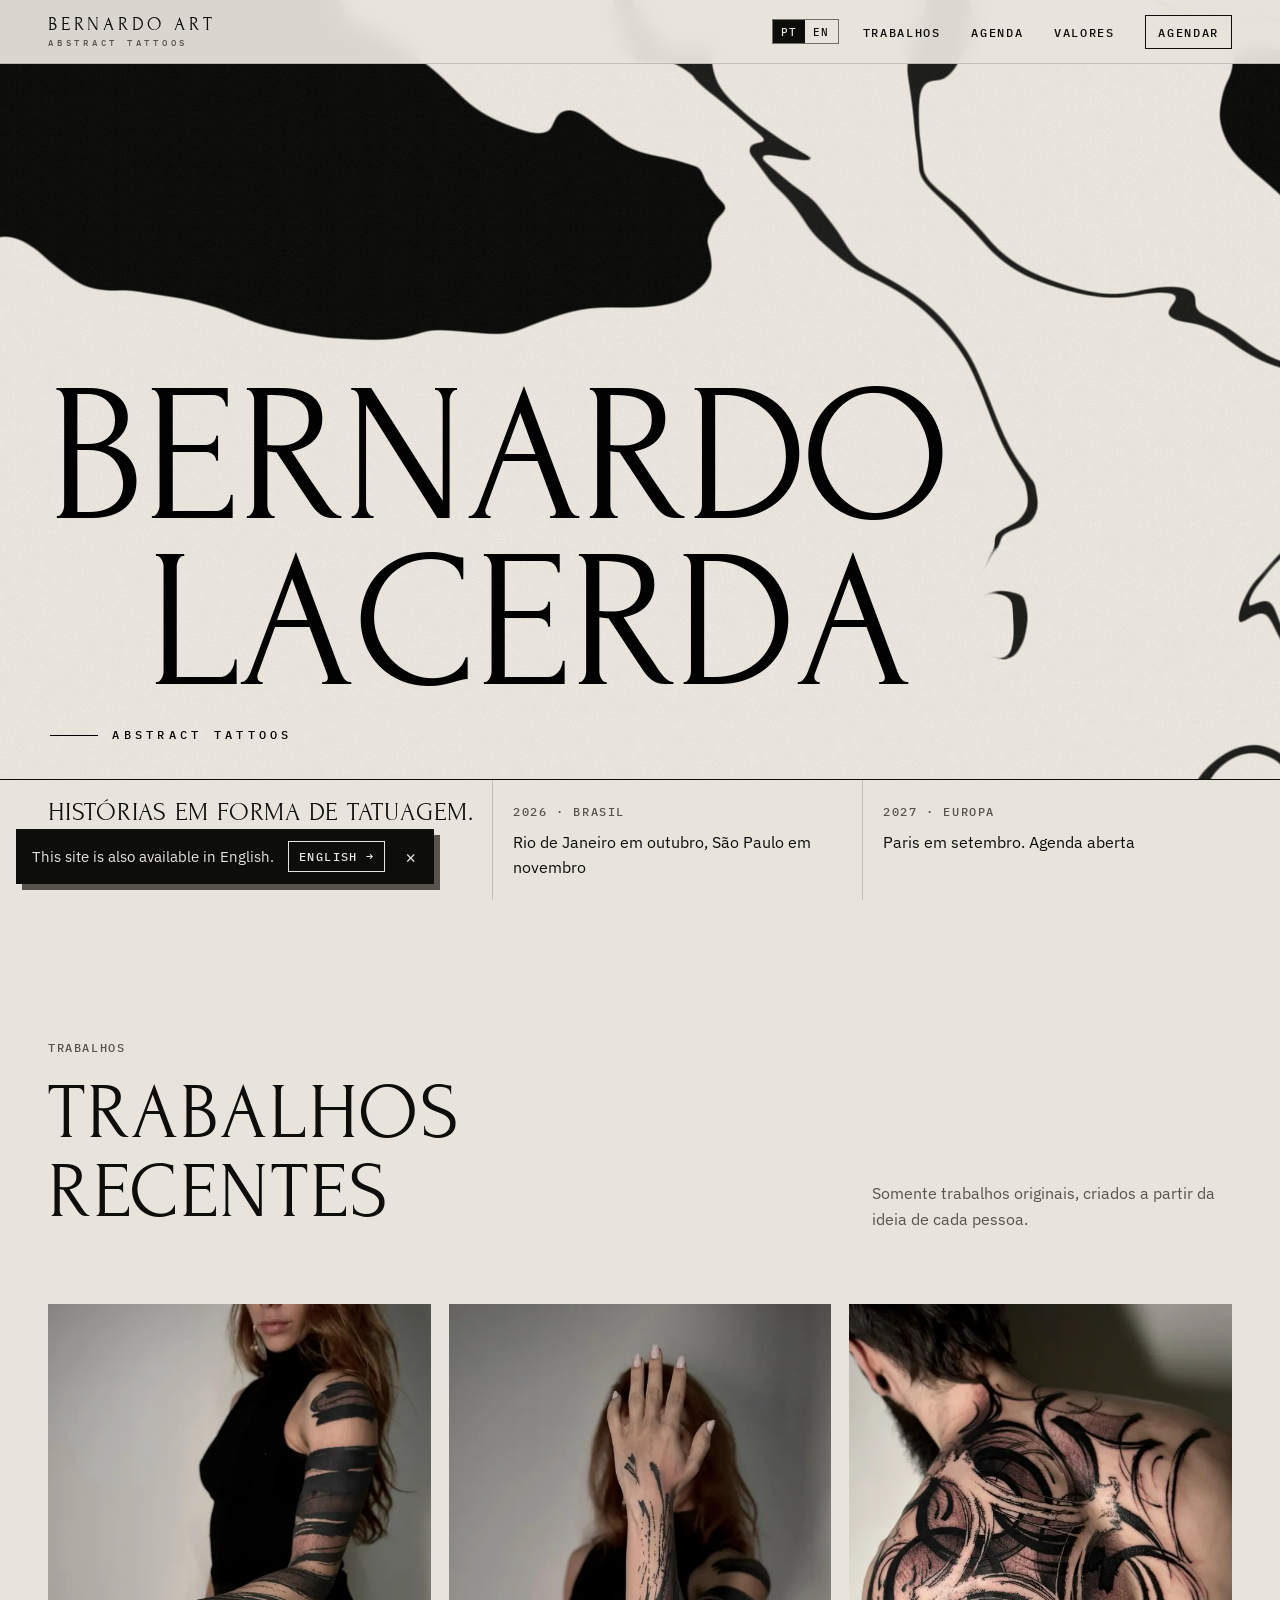
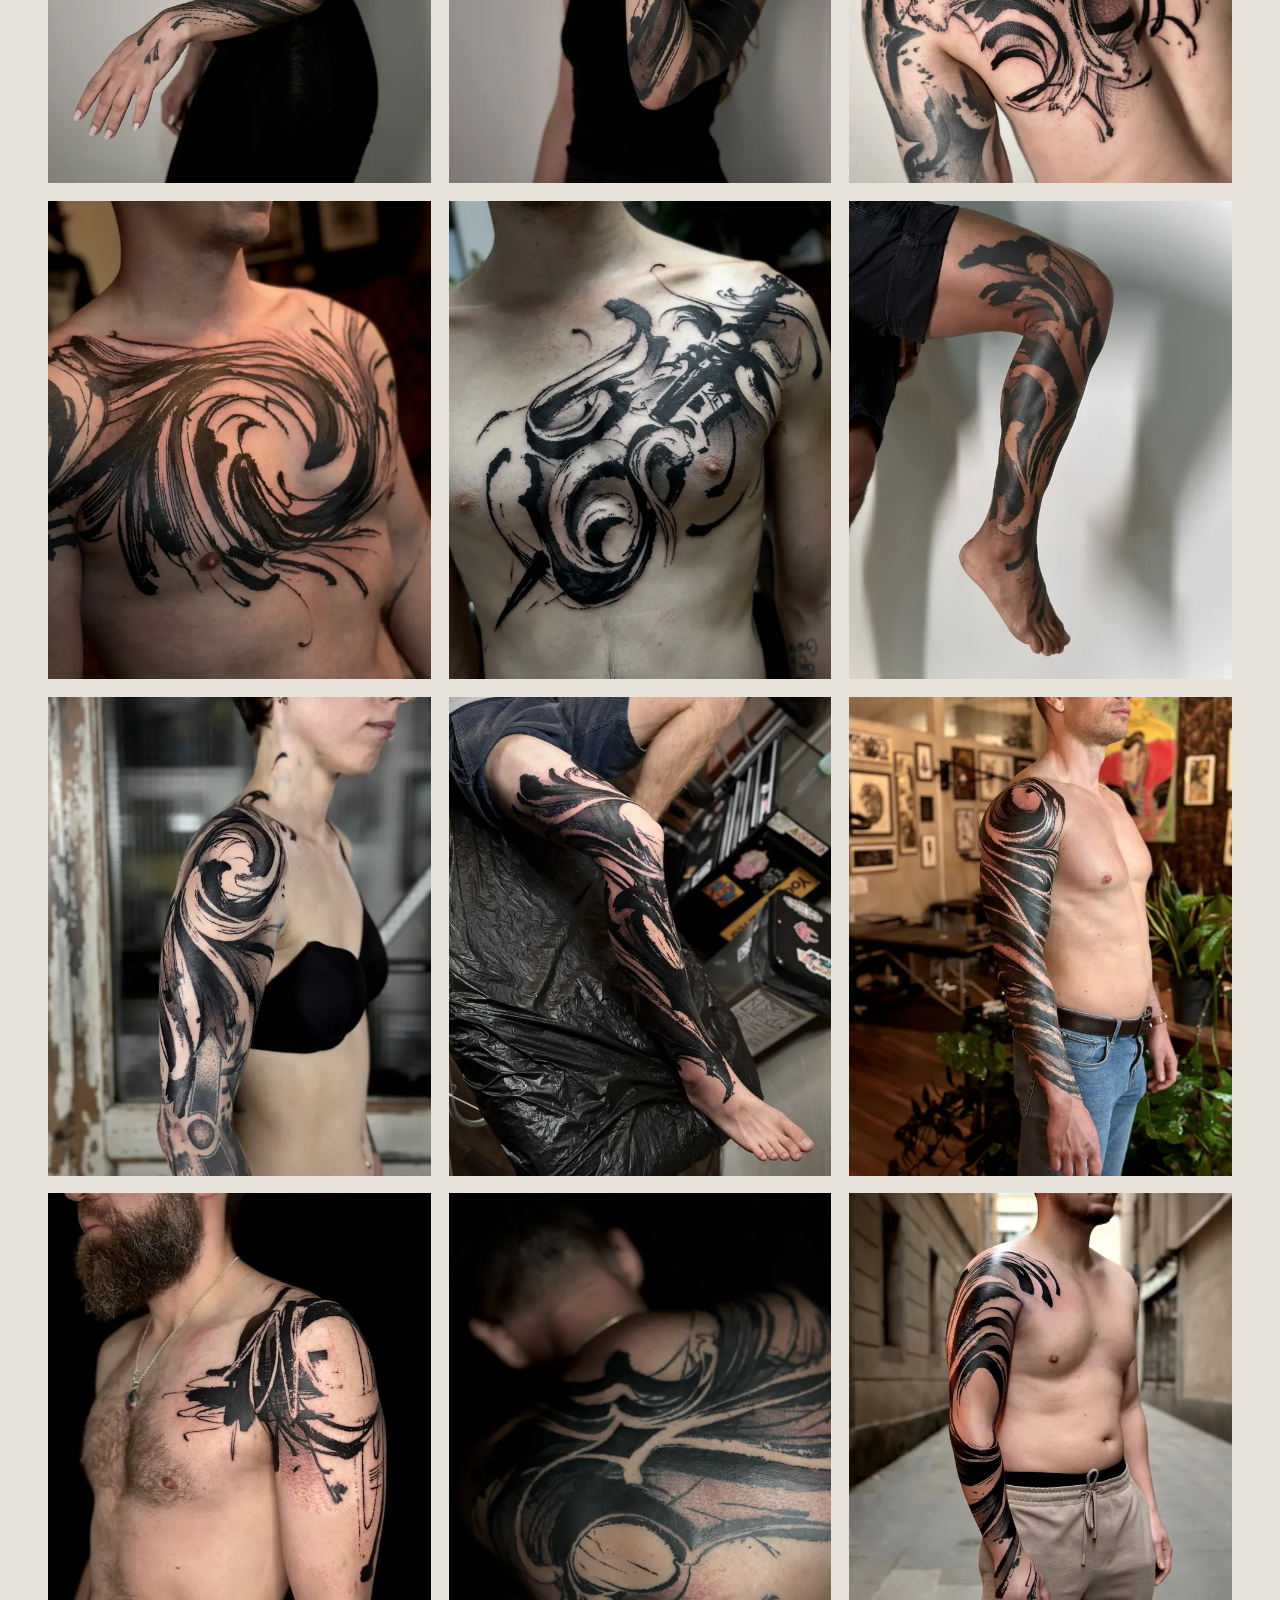
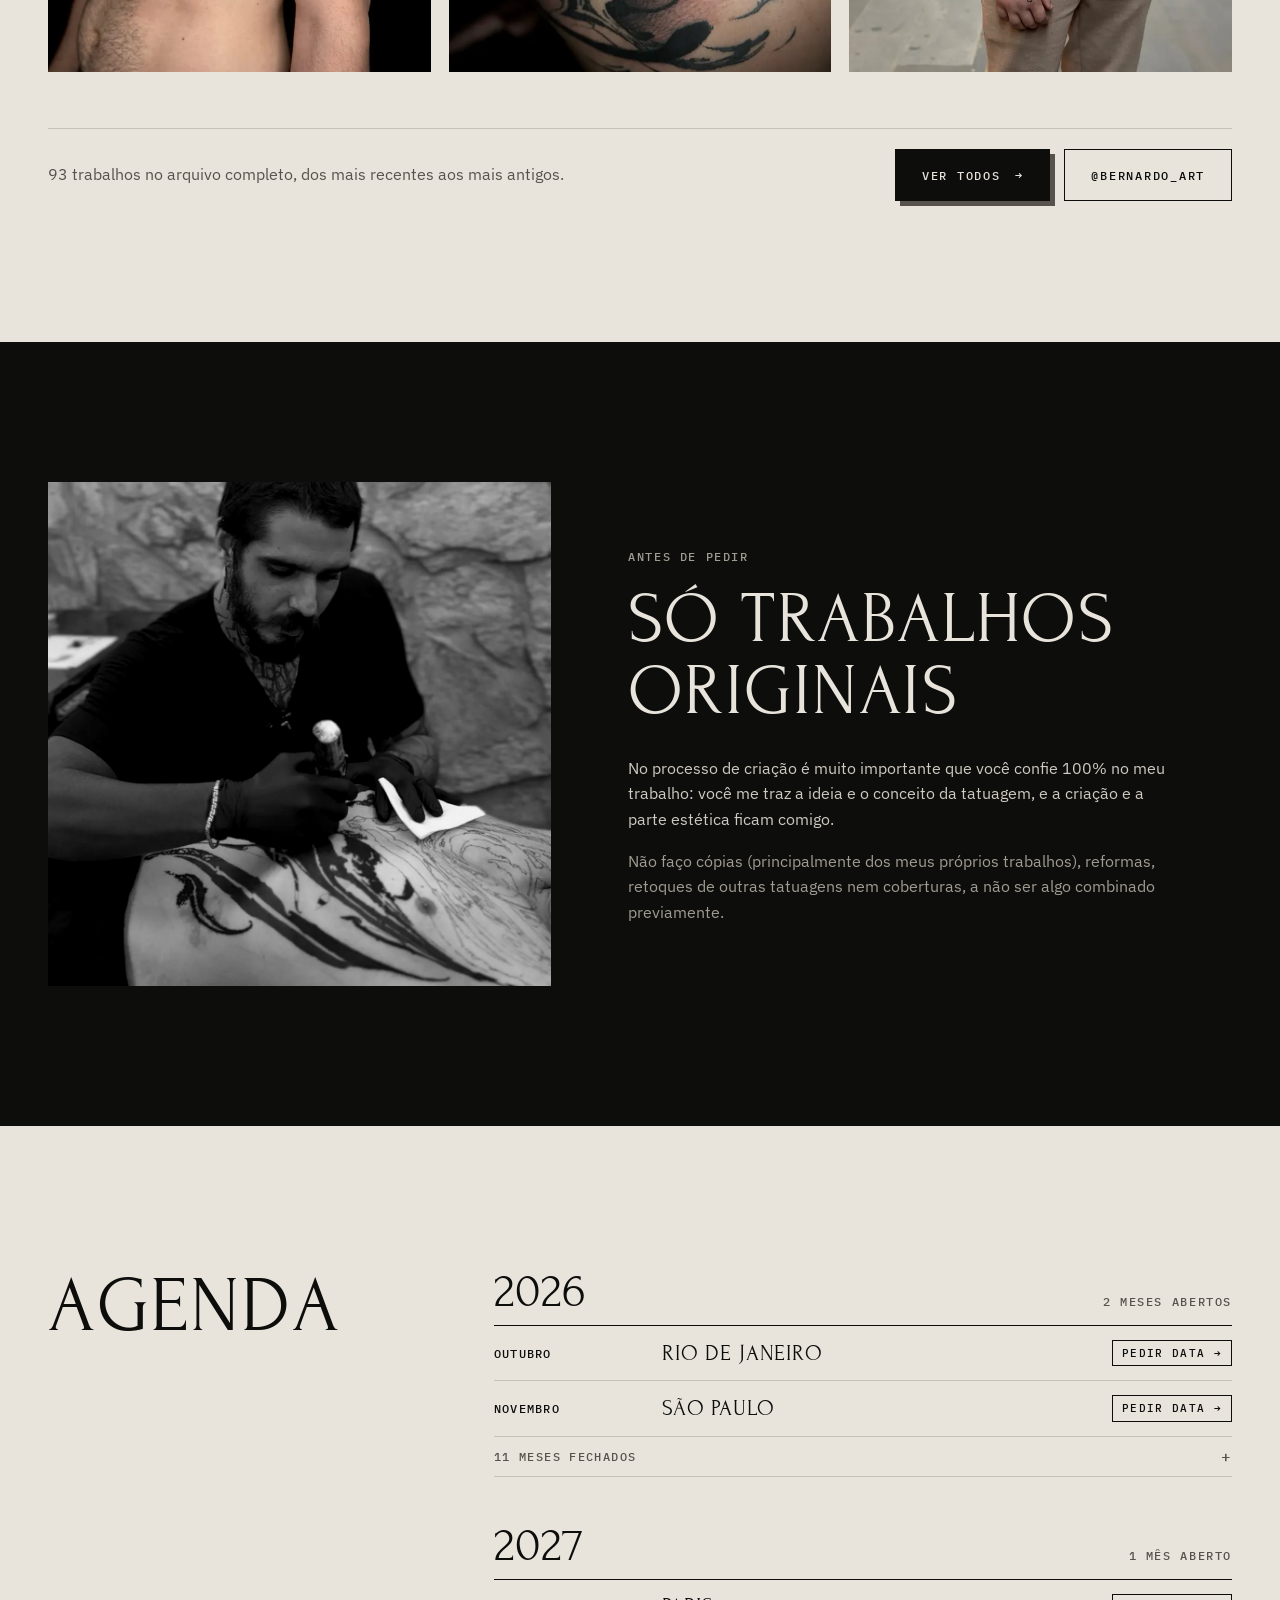
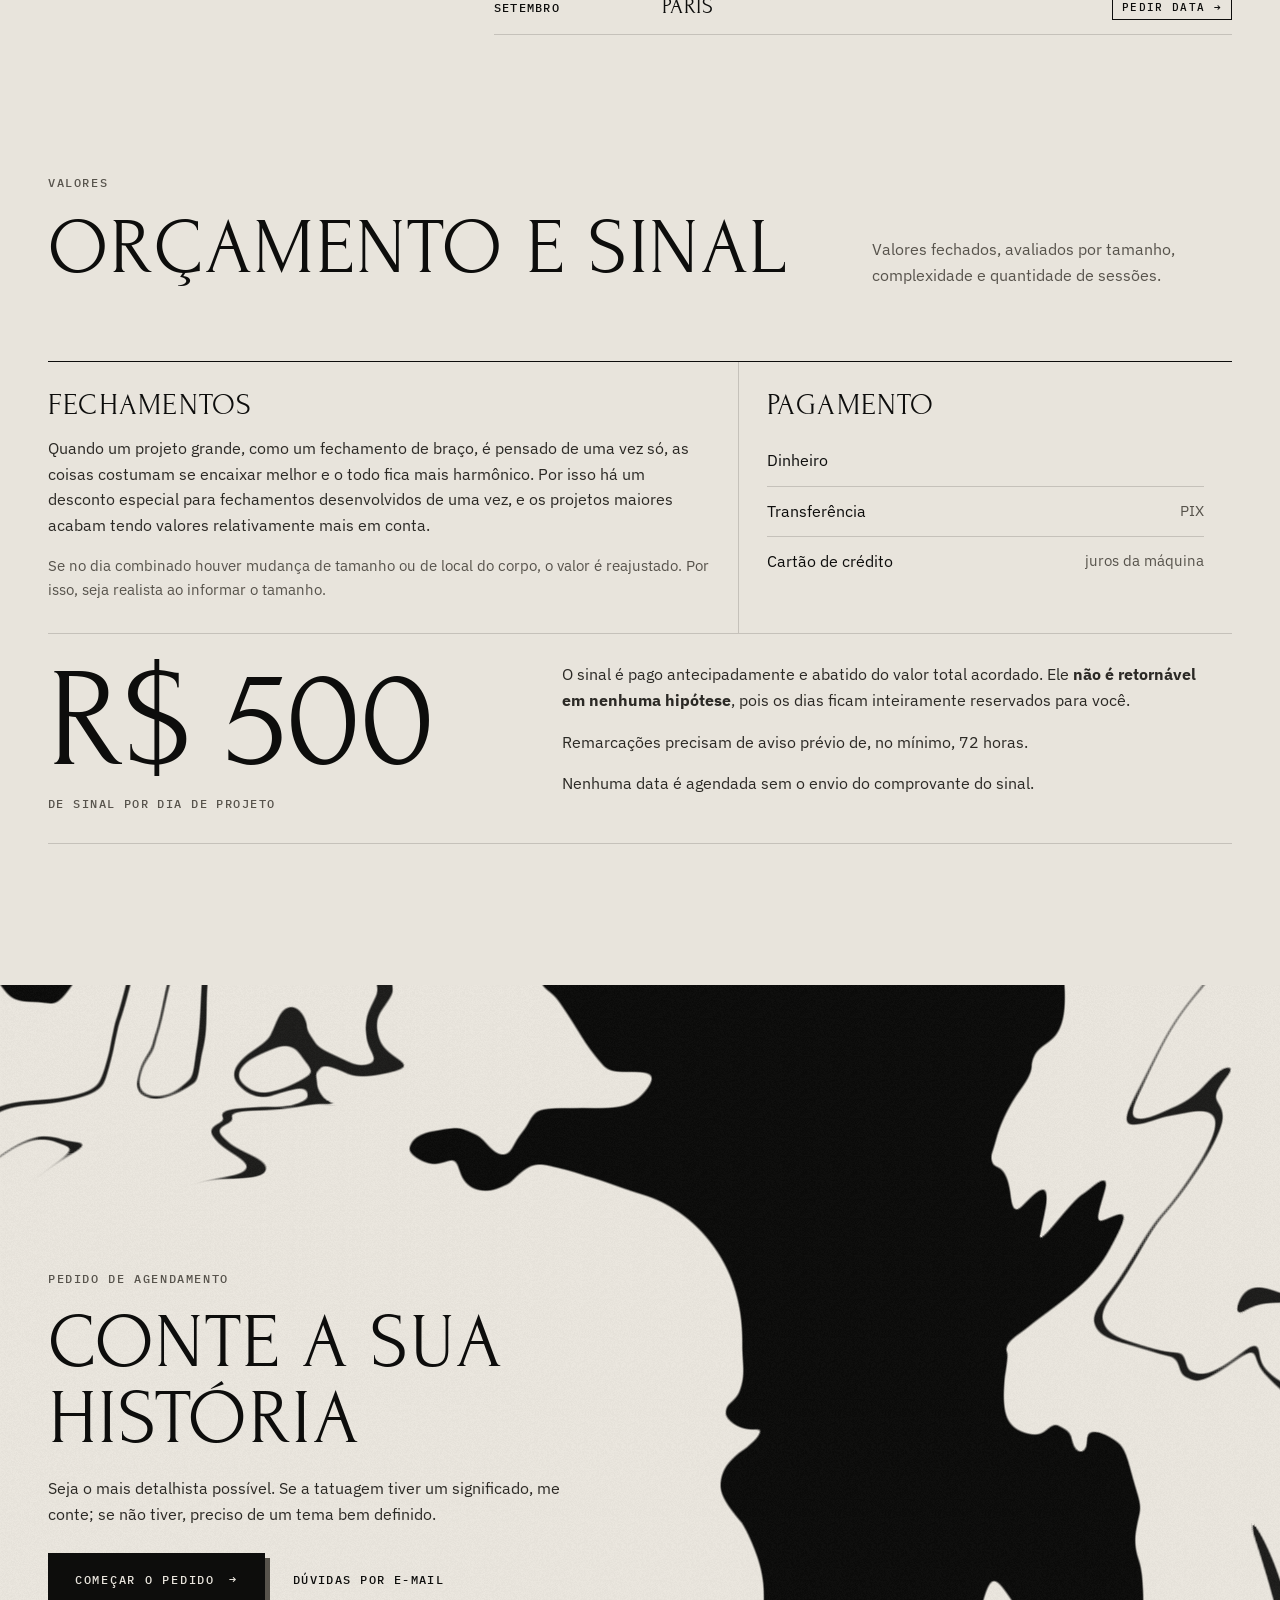
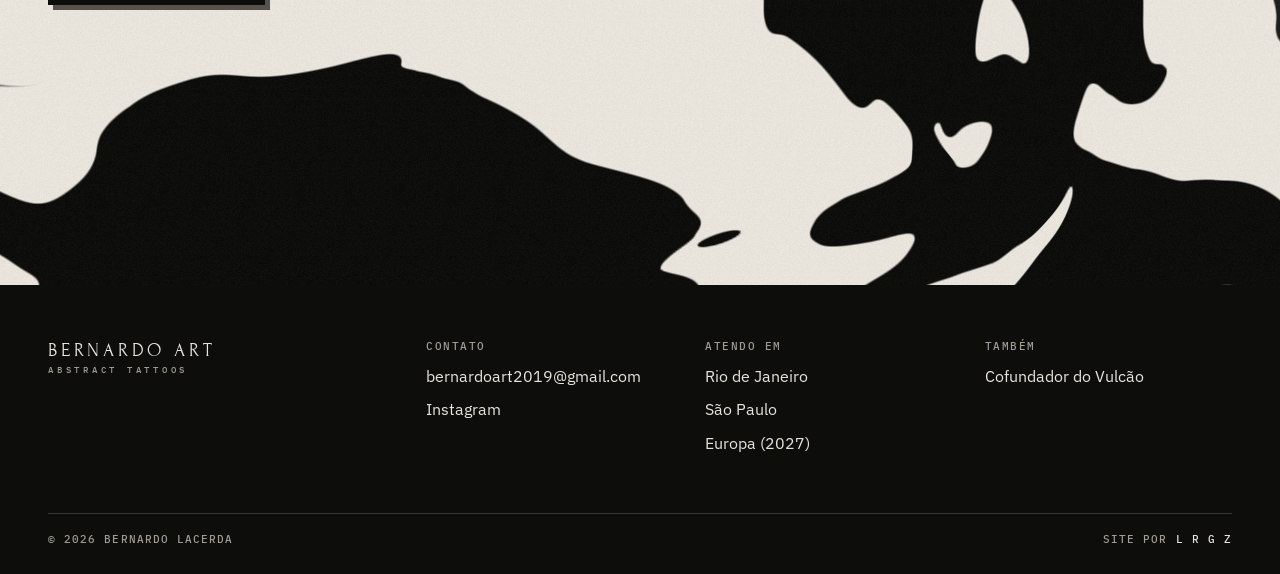
==== commit e227e42a: "Partida da animação sem trancos - shader compila em segundo plano (KHR_parallel_shader_compile): fim" ====
--- a/index.html
+++ b/index.html
@@ -30,8 +30,8 @@
 <link rel="preconnect" href="https://fonts.googleapis.com">
 <link rel="preconnect" href="https://fonts.gstatic.com" crossorigin>
 <link rel="stylesheet" href="https://fonts.googleapis.com/css2?family=Forum&family=IBM+Plex+Mono:wght@400;500&family=IBM+Plex+Sans:ital,wght@0,400;0,500;0,600;1,400&display=swap">
-<link rel="stylesheet" href="assets/css/estilo.css?v=27">
-<script>document.documentElement.classList.add("js")</script>
+<link rel="stylesheet" href="assets/css/estilo.css?v=28">
+<script>document.documentElement.classList.add("js");setTimeout(function(){document.documentElement.classList.add("fontes")},2000)</script>
 </head>
 <body>
 <a class="pular" href="#conteudo">Pular para o conteúdo</a>
@@ -218,10 +218,10 @@
   <button class="luz__btn luz__prox" type="button" data-luz-prox aria-label="Próxima foto">→</button>
 </dialog>
 
-<script src="assets/js/idioma.js?v=27"></script>
-<script src="assets/js/agenda.js?v=27"></script>
-<script src="assets/js/obras.js?v=27"></script>
-<script src="assets/js/site.js?v=27"></script>
-<script src="assets/js/tinta.js?v=27"></script>
+<script src="assets/js/idioma.js?v=28"></script>
+<script src="assets/js/agenda.js?v=28"></script>
+<script src="assets/js/obras.js?v=28"></script>
+<script src="assets/js/site.js?v=28"></script>
+<script src="assets/js/tinta.js?v=28"></script>
 </body>
 </html>
--- a/assets/css/estilo.css
+++ b/assets/css/estilo.css
@@ -224,7 +224,13 @@
   opacity: 0; transition: opacity 1.4s var(--curva);
 }
 .abertura canvas.pronto, .abertura video.pronto { opacity: 1; }
-.abertura canvas.sem-gl, .abertura .tinta-fallback { opacity: 1; }
+.abertura canvas.sem-gl { opacity: 1; }
+.tinta-fallback { display: none; }
+.abertura canvas.sem-gl { background: var(--papel) url("../img/marmore.svg") center / cover no-repeat; }
+
+/* títulos sobre a tinta esperam a fonte (máx. 1,6 s) e entram com a animação */
+.abertura__bloco, .agendar__titulo { transition: opacity .9s var(--curva), transform .9s var(--curva); }
+.js:not(.fontes) .abertura__bloco, .js:not(.fontes) .agendar__titulo { opacity: 0; transform: translateY(10px); }
 .tinta-video { object-fit: cover; background: var(--papel); }
 .tinta-fallback {
   position: absolute; inset: 0; z-index: -2;
